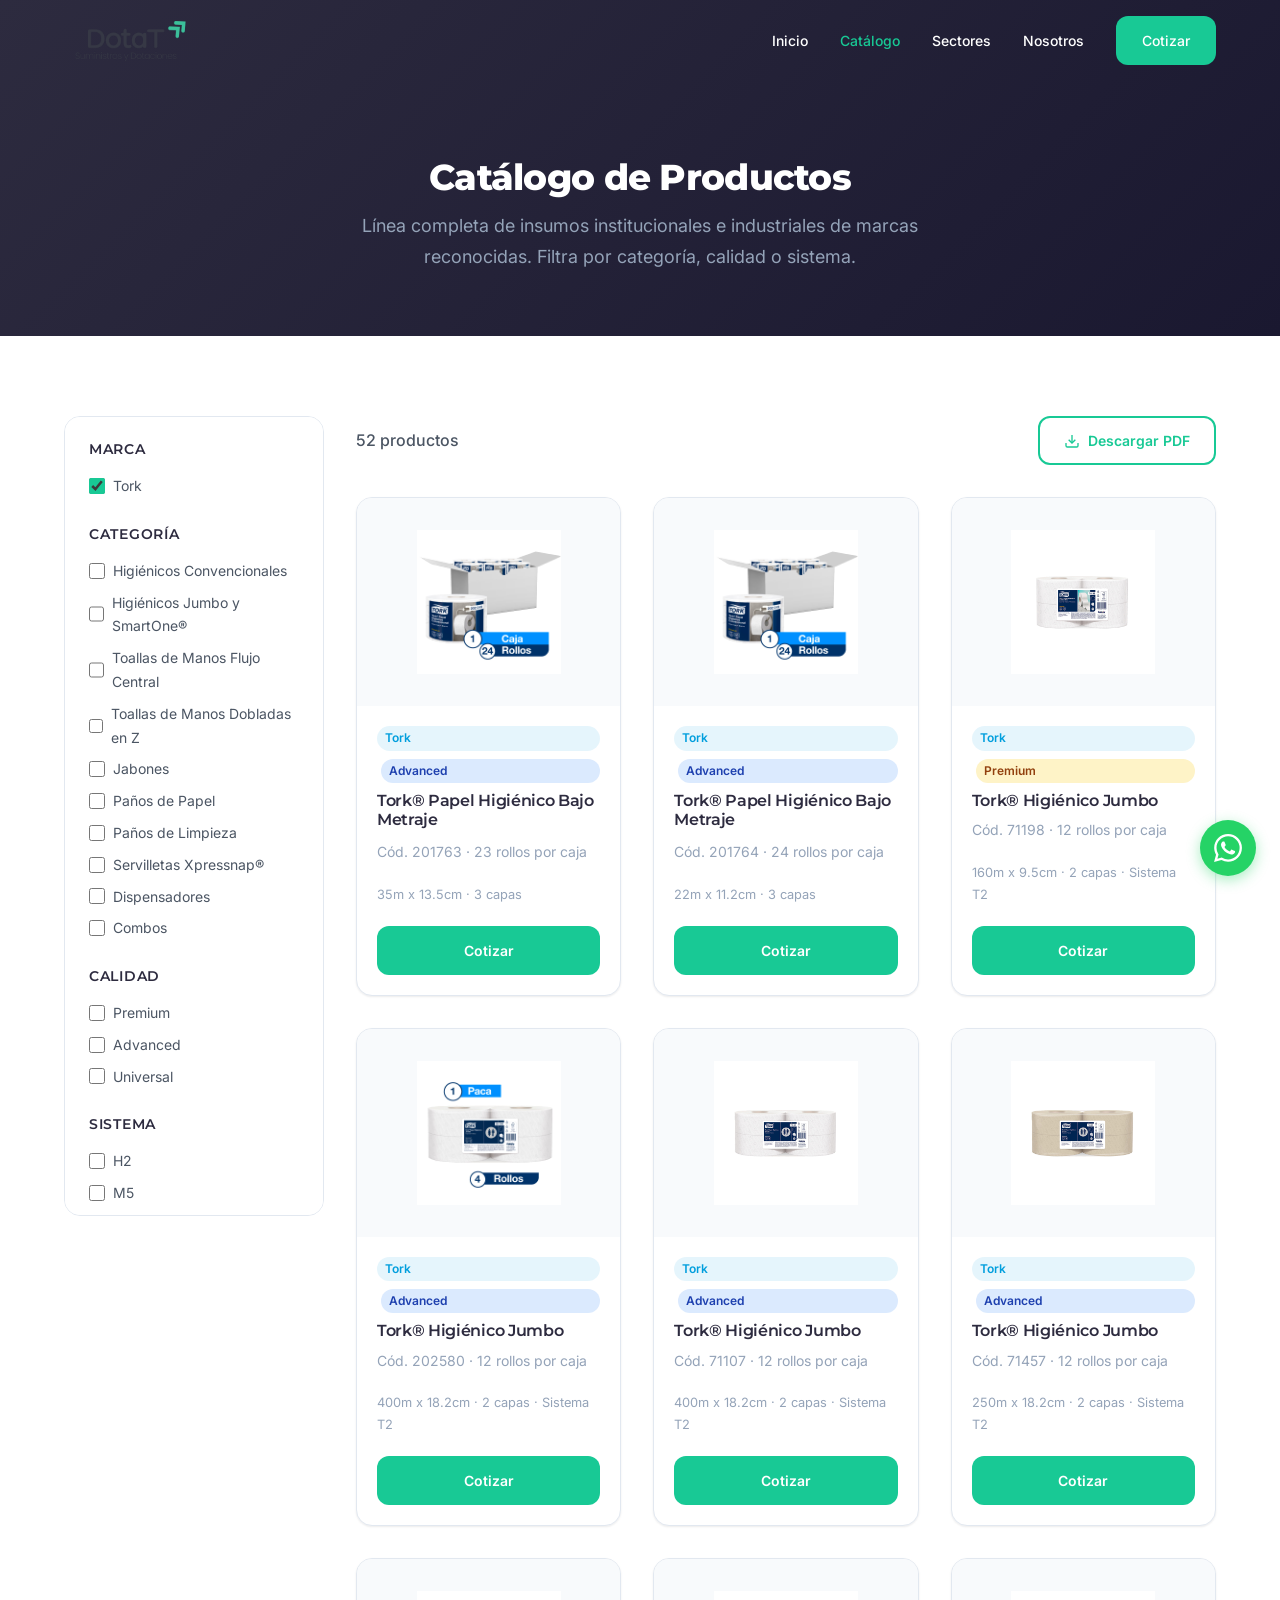
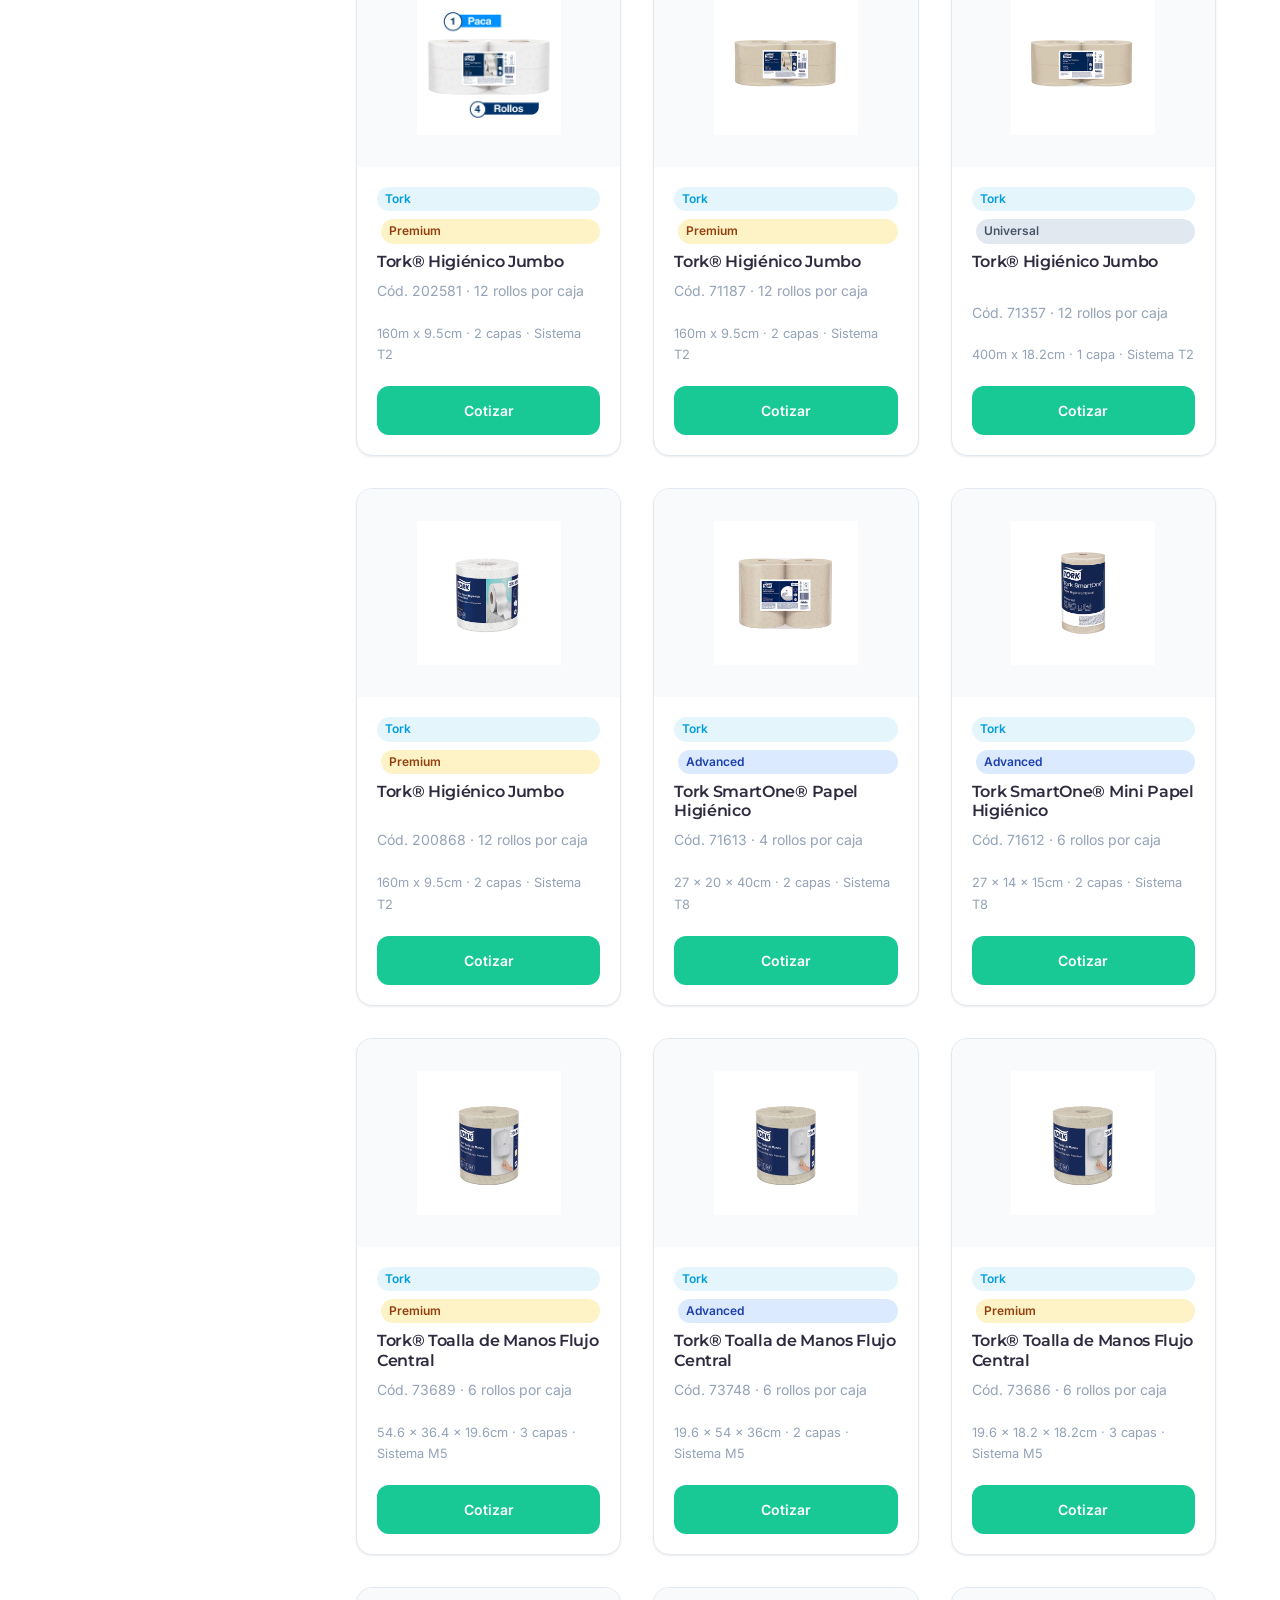
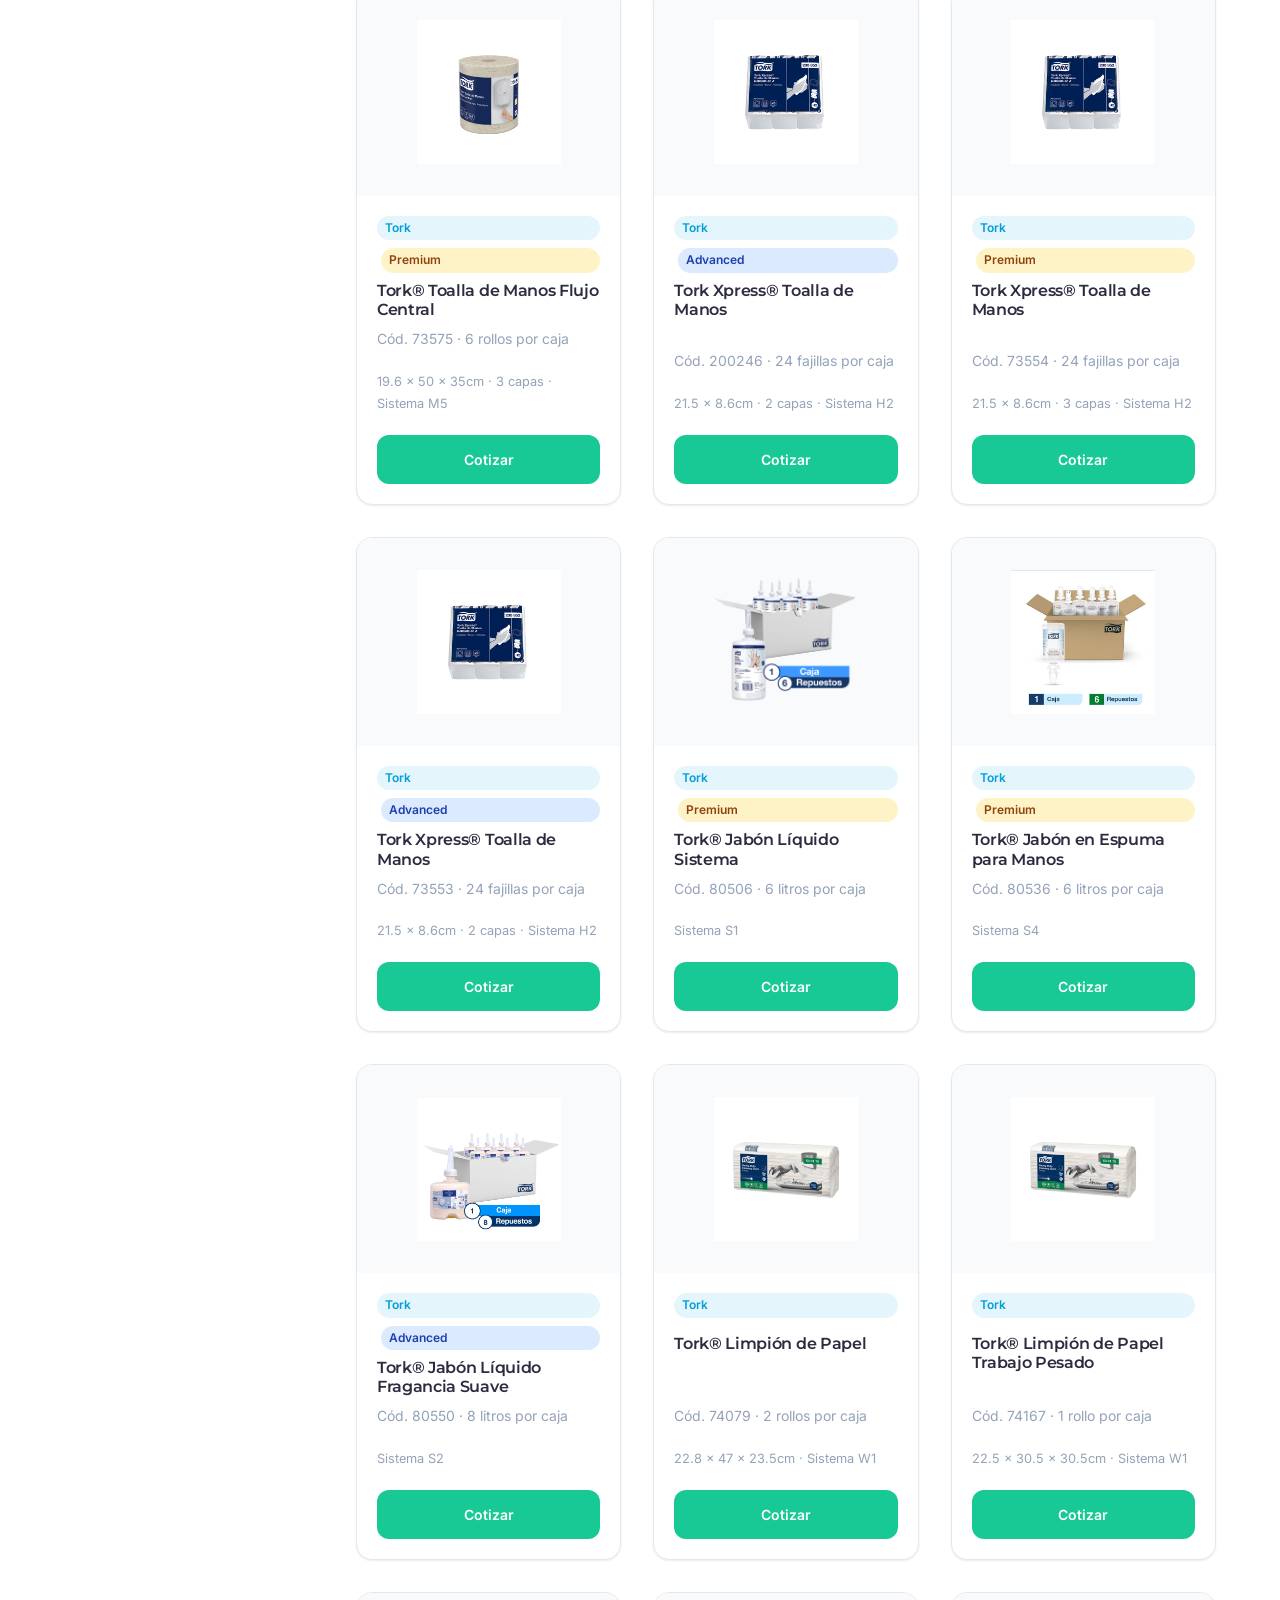
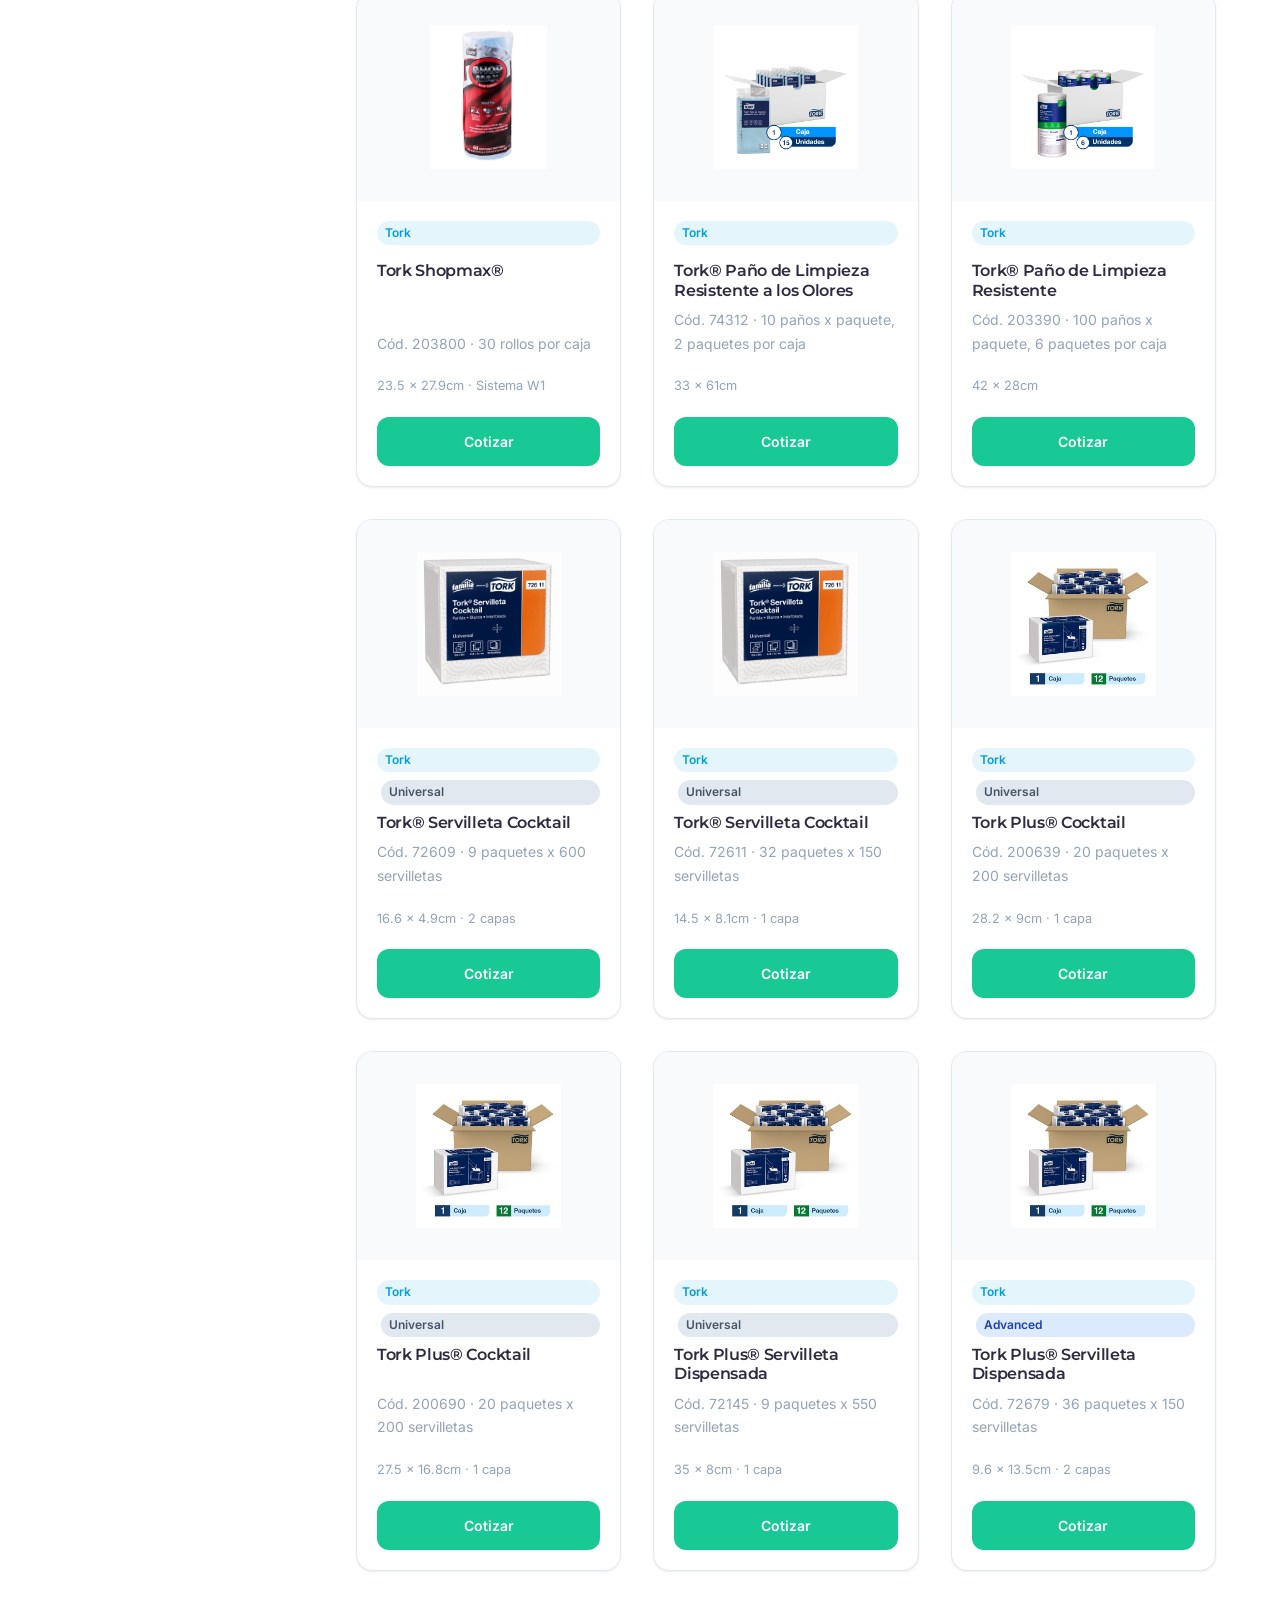
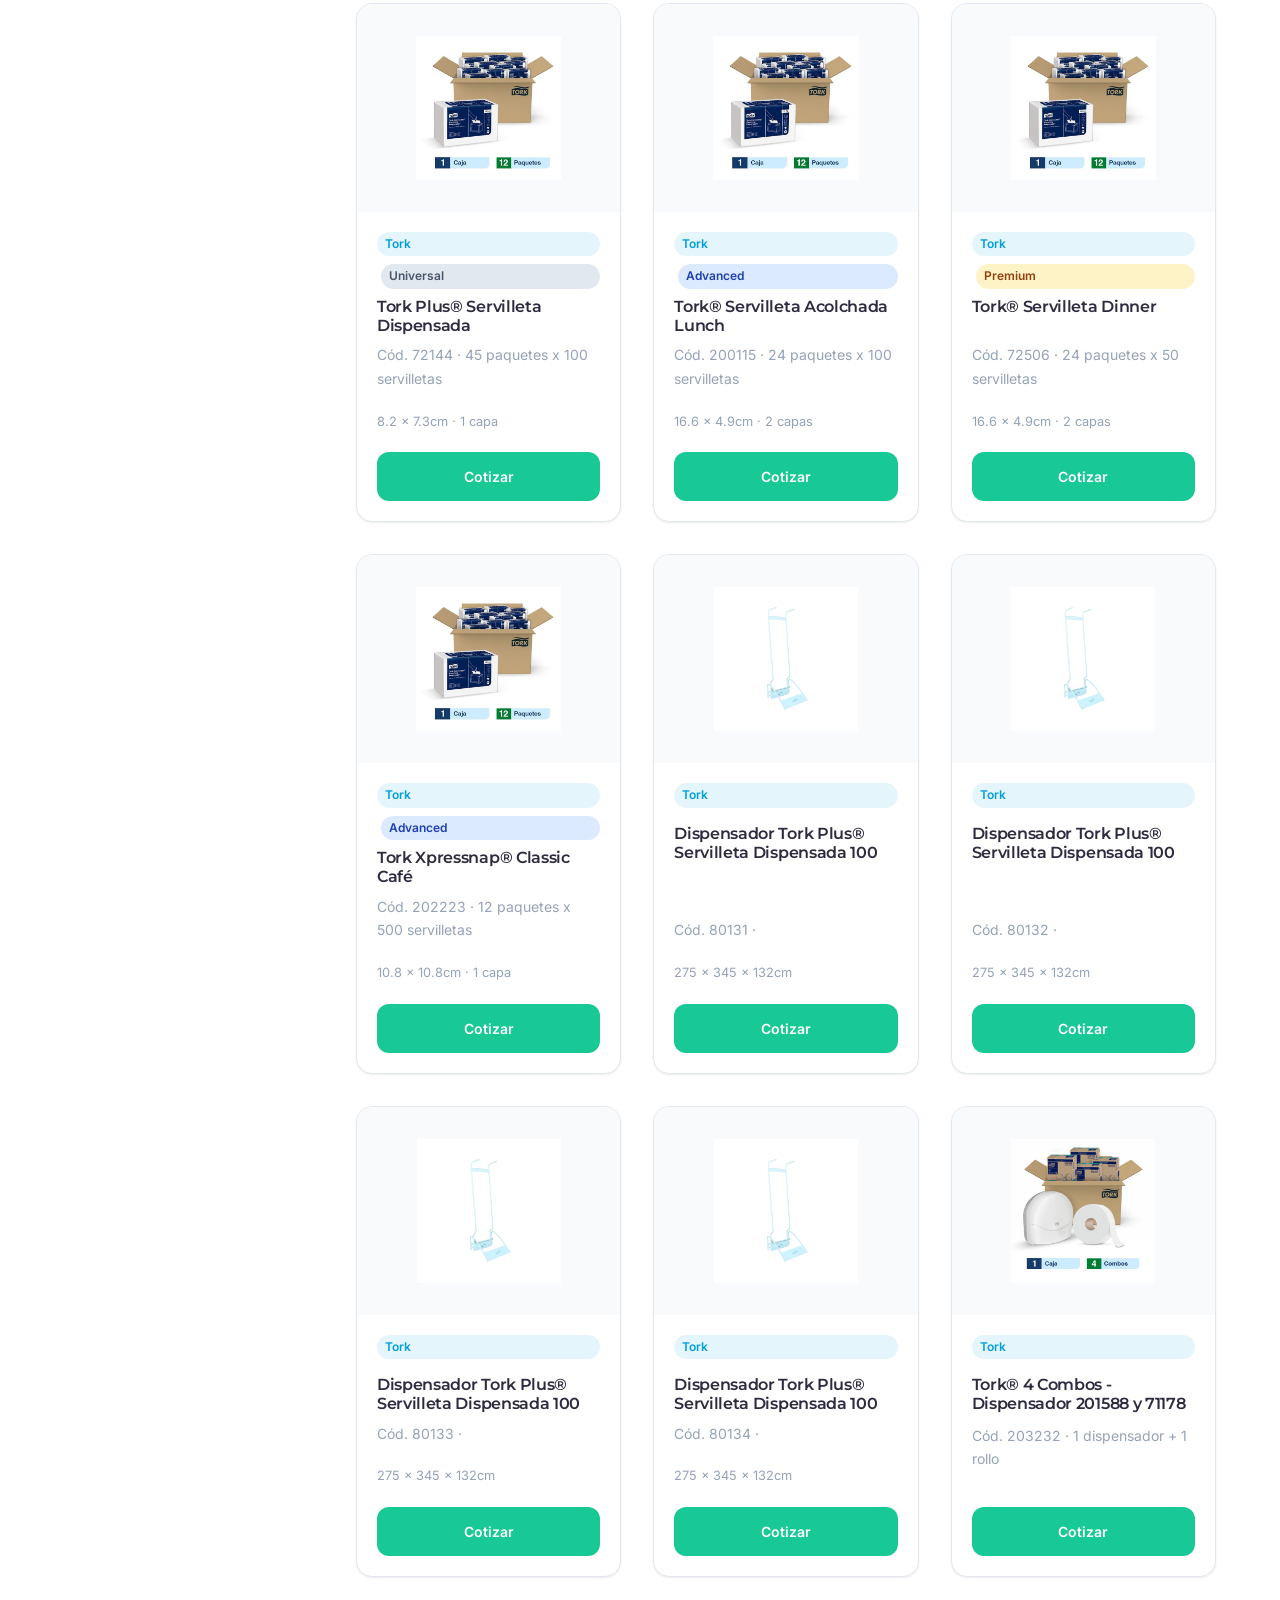
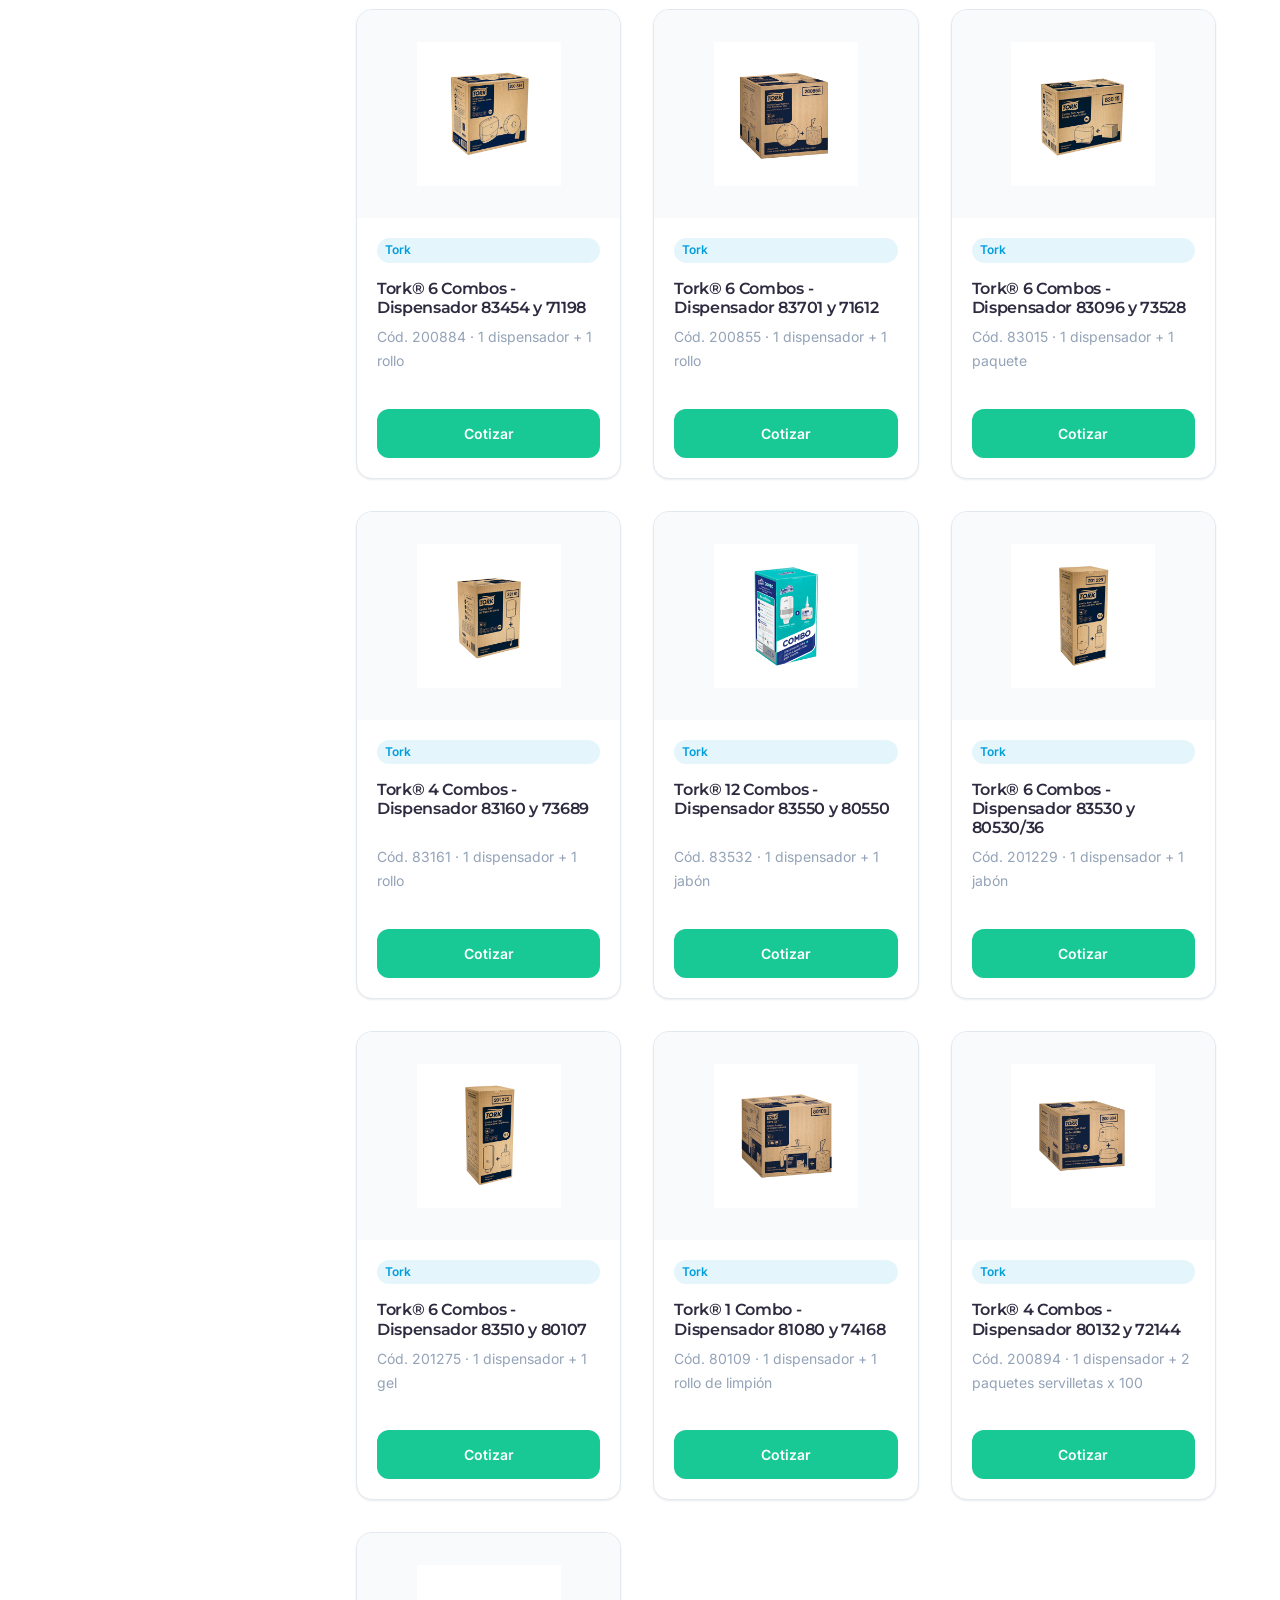
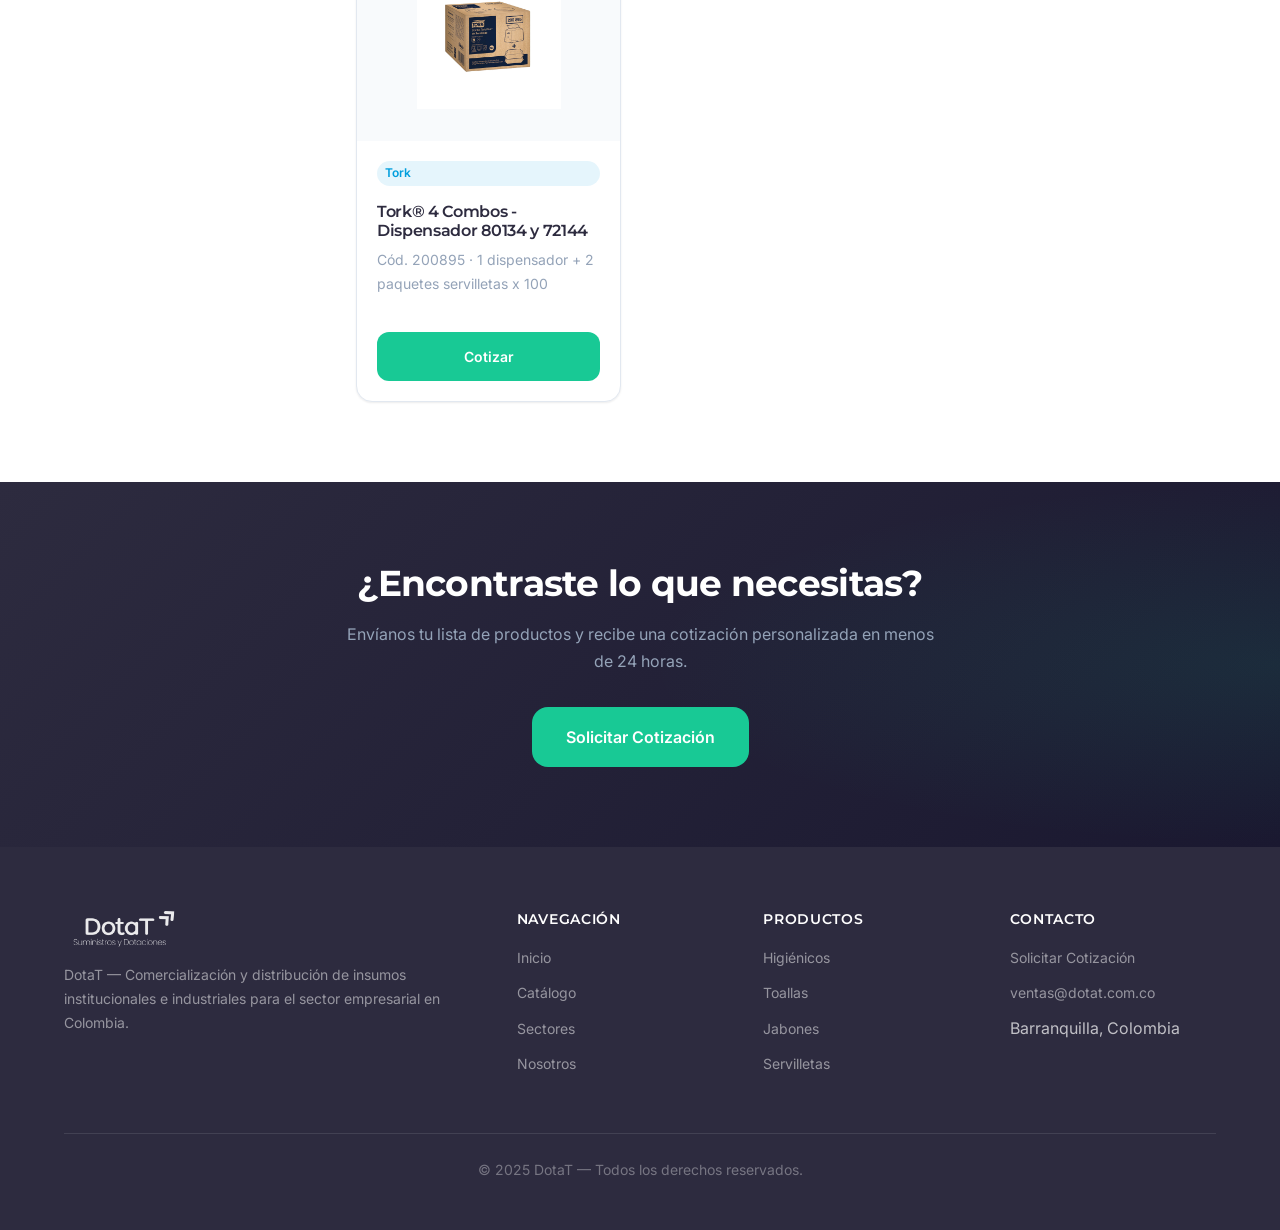
==== catalogo.html @ 9a4f4c48 "feat: replace all logos with professional PNG variants (transparent) - Navbar (all pages): L-01 colo" ====
﻿<!DOCTYPE html>
<html lang="es">

<head>
    <meta charset="UTF-8">
    <meta name="viewport" content="width=device-width, initial-scale=1.0">
    <title>Catálogo de Productos — DotaT | Insumos Institucionales e Industriales Colombia</title>
    <meta name="description"
        content="Explora el catálogo completo de insumos institucionales e industriales disponibles en DotaT. Aseo profesional, equipos de limpieza, EPP, servilletas, dispensadores y más para tu empresa.">
    <link rel="canonical" href="https://dotat.com.co/catalogo">
    <meta property="og:type" content="website">
    <meta property="og:title" content="Catálogo de Productos — DotaT">
    <meta property="og:description"
        content="Catálogo completo de insumos institucionales e industriales. Aseo profesional, equipos, EPP, servilletas y dispensadores.">
    <meta property="og:url" content="https://dotat.com.co/catalogo">
    <meta property="og:site_name" content="DotaT">
    <meta property="og:locale" content="es_CO">
    <link rel="stylesheet" href="css/styles.css">
    <script type="application/ld+json">
    {
      "@context": "https://schema.org",
      "@type": "BreadcrumbList",
      "itemListElement": [
        { "@type": "ListItem", "position": 1, "name": "Inicio", "item": "https://dotat.com.co/" },
        { "@type": "ListItem", "position": 2, "name": "Catálogo", "item": "https://dotat.com.co/catalogo" }
      ]
    }
    </script>
</head>

<body>

    <!-- NAVBAR -->
    <nav class="navbar navbar--scrolled" role="navigation" aria-label="Navegación principal">
        <div class="container navbar__inner">
            <a href="index.html" class="navbar__logo"><img src="assets/images/logo/L-01_logo_color.png" alt="DotaT"></a>
            <button class="navbar__toggle" aria-label="Abrir menú"
                aria-expanded="false"><span></span><span></span><span></span></button>
            <ul class="navbar__links">
                <li><a href="index.html">Inicio</a></li>
                <li><a href="catalogo.html" style="color: var(--color-accent);">Catálogo</a></li>
                <li><a href="sectores.html">Sectores</a></li>
                <li><a href="nosotros.html">Nosotros</a></li>
                <li><a href="contacto.html" class="btn btn--primary">Cotizar</a></li>
            </ul>
        </div>
    </nav>

    <!-- PAGE HEADER -->
    <section class="page-header">
        <div class="container">
            <h1>Catálogo de Productos</h1>
            <p>Línea completa de insumos institucionales e industriales de marcas reconocidas. Filtra por categoría,
                calidad o sistema.</p>
        </div>
    </section>

    <!-- CATALOG -->
    <section class="section">
        <div class="container">
            <!-- Mobile Filter Toggle (FAB) -->
            <button class="filter-fab" id="filter-fab" aria-label="Abrir filtros">
                <svg width="18" height="18" viewBox="0 0 24 24" fill="none" stroke="currentColor" stroke-width="2"
                    stroke-linecap="round" stroke-linejoin="round">
                    <line x1="4" y1="21" x2="4" y2="14" />
                    <line x1="4" y1="10" x2="4" y2="3" />
                    <line x1="12" y1="21" x2="12" y2="12" />
                    <line x1="12" y1="8" x2="12" y2="3" />
                    <line x1="20" y1="21" x2="20" y2="16" />
                    <line x1="20" y1="12" x2="20" y2="3" />
                    <line x1="1" y1="14" x2="7" y2="14" />
                    <line x1="9" y1="8" x2="15" y2="8" />
                    <line x1="17" y1="16" x2="23" y2="16" />
                </svg>
                Filtros
                <span class="filter-fab__badge" id="filter-badge" style="display:none;">0</span>
            </button>

            <!-- Mobile Filter Overlay -->
            <div class="filter-overlay" id="filter-overlay"></div>

            <div class="catalog-layout">
                <!-- Sidebar Filters -->
                <aside class="catalog-sidebar" id="filters">
                    <div class="filter-sidebar__header">
                        <span class="filter-sidebar__title">Filtros</span>
                        <button class="filter-sidebar__close" id="filter-close" aria-label="Cerrar filtros">✕</button>
                    </div>
                    <div class="filter-group">
                        <h3 class="filter-group__title">Marca</h3>
                        <label><input type="checkbox" value="tork" checked> Tork</label>
                    </div>
                    <div class="filter-group">
                        <h3 class="filter-group__title">Categoría</h3>
                        <div id="filter-categorias"></div>
                    </div>
                    <div class="filter-group">
                        <h3 class="filter-group__title">Calidad</h3>
                        <label><input type="checkbox" name="calidad" value="Premium"> Premium</label>
                        <label><input type="checkbox" name="calidad" value="Advanced"> Advanced</label>
                        <label><input type="checkbox" name="calidad" value="Universal"> Universal</label>
                    </div>
                    <div class="filter-group">
                        <h3 class="filter-group__title">Sistema</h3>
                        <div id="filter-sistemas"></div>
                    </div>
                    <div class="filter-sidebar__actions">
                        <button class="btn btn--outline" style="flex:1;" onclick="clearFilters()">Limpiar</button>
                        <button class="btn btn--primary" style="flex:1;" id="filter-apply">Ver resultados</button>
                    </div>
                </aside>

                <!-- Product Grid -->
                <div>
                    <div class="flex justify-between items-center mb-8">
                        <p id="results-count" style="margin:0; font-weight:500;"></p>
                        <a href="assets/catalogo-tork.pdf" download class="btn btn--outline">
                            <svg width="16" height="16" viewBox="0 0 24 24" fill="none" stroke="currentColor"
                                stroke-width="2">
                                <path d="M21 15v4a2 2 0 0 1-2 2H5a2 2 0 0 1-2-2v-4" />
                                <polyline points="7 10 12 15 17 10" />
                                <line x1="12" y1="15" x2="12" y2="3" />
                            </svg>
                            Descargar PDF
                        </a>
                    </div>
                    <div class="grid grid--3" id="product-grid">
                        <!-- Products rendered by JS -->
                    </div>
                </div>
            </div>
        </div>
    </section>

    <!-- CTA -->
    <section class="cta-banner">
        <div class="container" style="position:relative;z-index:2;">
            <h2>¿Encontraste lo que necesitas?</h2>
            <p>Envíanos tu lista de productos y recibe una cotización personalizada en menos de 24 horas.</p>
            <a href="contacto.html" class="btn btn--primary btn--lg">Solicitar Cotización</a>
        </div>
    </section>

    <!-- FOOTER -->
    <footer class="footer">
        <div class="container">
            <div class="footer__grid">
                <div class="footer__brand">
                    <img src="assets/images/logo/L-02_logo_white.png" alt="DotaT" style="height:36px;opacity:0.9;">
                    <p>DotaT — Comercialización y distribución de insumos institucionales e industriales para el sector
                        empresarial en Colombia.</p>
                </div>
                <div>
                    <h4 class="footer__heading">Navegación</h4>
                    <ul class="footer__links">
                        <li><a href="index.html">Inicio</a></li>
                        <li><a href="catalogo.html">Catálogo</a></li>
                        <li><a href="sectores.html">Sectores</a></li>
                        <li><a href="nosotros.html">Nosotros</a></li>
                    </ul>
                </div>
                <div>
                    <h4 class="footer__heading">Productos</h4>
                    <ul class="footer__links">
                        <li><a href="#higienicos-jumbo">Higiénicos</a></li>
                        <li><a href="#toallas-flujo-central">Toallas</a></li>
                        <li><a href="#jabones">Jabones</a></li>
                        <li><a href="#servilletas">Servilletas</a></li>
                    </ul>
                </div>
                <div>
                    <h4 class="footer__heading">Contacto</h4>
                    <ul class="footer__links">
                        <li><a href="contacto.html">Solicitar Cotización</a></li>
                        <li><a href="mailto:ventas@dotat.com.co">ventas@dotat.com.co</a></li>
                        <li>Barranquilla, Colombia</li>
                    </ul>
                </div>
            </div>
            <div class="footer__bottom">
                <p>&copy; 2025 DotaT — Todos los derechos reservados.</p>
            </div>
        </div>
    </footer>

    <!-- PRODUCT DRAWER -->
    <div class="drawer-overlay" id="drawer-overlay"></div>
    <aside class="drawer" id="product-drawer" aria-hidden="true">
        <div class="drawer__header">
            <span class="drawer__title">Detalle del Producto</span>
            <button class="drawer__close" id="drawer-close" aria-label="Cerrar">✕</button>
        </div>
        <div class="drawer__image">
            <img class="drawer__product-img" id="drawer-img" src="" alt="Producto Tork" style="display:none;">
            <div class="drawer__image-placeholder" id="drawer-img-fallback">—</div>
        </div>
        <div class="drawer__content">
            <div class="drawer__badges" id="drawer-badges"></div>
            <h2 class="drawer__product-name" id="drawer-name"></h2>
            <p class="drawer__product-code" id="drawer-code"></p>

            <!-- Descripción (lista para cuando haya contenido) -->
            <div class="drawer__description" id="drawer-description" style="display:none;">
                <h4
                    style="margin-bottom:var(--space-2);font-size:var(--text-sm);color:var(--color-text-muted);text-transform:uppercase;letter-spacing:0.05em;">
                    Descripción</h4>
                <p id="drawer-desc-text"
                    style="font-size:var(--text-sm);color:var(--color-text-body);line-height:1.7;margin-bottom:var(--space-6);">
                </p>
            </div>

            <table class="specs-table" id="drawer-specs">
                <!-- Populated by JS -->
            </table>

            <div class="drawer__actions">
                <a href="#" class="btn btn--primary btn--lg" id="drawer-cotizar"
                    style="width:100%;justify-content:center;">Cotizar este producto →</a>
                <a href="assets/catalogo-tork.pdf" download class="btn btn--outline"
                    style="width:100%;justify-content:center;">📄 Descargar Catálogo PDF</a>
            </div>
        </div>
    </aside>

    <a href="https://wa.me/573005396697?text=Hola%2C%20me%20interesa%20cotizar%20productos%20DotaT"
        class="whatsapp-float" target="_blank" rel="noopener" aria-label="WhatsApp">
        <svg width="28" height="28" viewBox="0 0 24 24" fill="currentColor">
            <path
                d="M17.472 14.382c-.297-.149-1.758-.867-2.03-.967-.273-.099-.471-.148-.67.15-.197.297-.767.966-.94 1.164-.173.199-.347.223-.644.075-.297-.15-1.255-.463-2.39-1.475-.883-.788-1.48-1.761-1.653-2.059-.173-.297-.018-.458.13-.606.134-.133.298-.347.446-.52.149-.174.198-.298.298-.497.099-.198.05-.371-.025-.52-.075-.149-.669-1.612-.916-2.207-.242-.579-.487-.5-.669-.51-.173-.008-.371-.01-.57-.01-.198 0-.52.074-.792.372-.272.297-1.04 1.016-1.04 2.479 0 1.462 1.065 2.875 1.213 3.074.149.198 2.096 3.2 5.077 4.487.709.306 1.262.489 1.694.625.712.227 1.36.195 1.871.118.571-.085 1.758-.719 2.006-1.413.248-.694.248-1.289.173-1.413-.074-.124-.272-.198-.57-.347m-5.421 7.403h-.004a9.87 9.87 0 01-5.031-1.378l-.361-.214-3.741.982.998-3.648-.235-.374a9.86 9.86 0 01-1.51-5.26c.001-5.45 4.436-9.884 9.888-9.884 2.64 0 5.122 1.03 6.988 2.898a9.825 9.825 0 012.893 6.994c-.003 5.45-4.437 9.884-9.885 9.884m8.413-18.297A11.815 11.815 0 0012.05 0C5.495 0 .16 5.335.157 11.892c0 2.096.547 4.142 1.588 5.945L.057 24l6.305-1.654a11.882 11.882 0 005.683 1.448h.005c6.554 0 11.89-5.335 11.893-11.893a11.821 11.821 0 00-3.48-8.413z" />
        </svg>
    </a>

    <script src="js/main.js"></script>
    <script src="js/catalog.js"></script>
</body>

</html>
---- css/styles.css ----
/* ============================================
   DotaT B2B — Sistema de Diseño Global
   ============================================ */

/* --- Google Fonts --- */
@import url('https://fonts.googleapis.com/css2?family=Inter:wght@400;500;600&family=Montserrat:wght@600;700;800&display=swap');

/* --- Design Tokens --- */
:root {
  /* Brand Colors */
  --color-accent: #18C995;
  --color-accent-hover: #14b383;
  --color-accent-light: rgba(24, 201, 149, 0.1);
  --color-primary-dark: #2D2B3F;
  --color-primary-dark-translucent: rgba(45, 43, 63, 0.85);
  --color-tork-blue: #009EDD;
  --color-tork-blue-light: rgba(0, 158, 221, 0.1);

  /* Neutrals */
  --color-white: #FFFFFF;
  --color-bg: #FFFFFF;
  --color-surface: #F8FAFC;
  --color-border: #E2E8F0;
  --color-text-primary: #2D2B3F;
  --color-text-body: #4B5563;
  --color-text-muted: #94A3B8;

  /* Typography */
  --font-heading: 'Montserrat', sans-serif;
  --font-body: 'Inter', sans-serif;

  /* Font Sizes (Fluid) */
  --text-xs: 0.75rem;
  --text-sm: 0.875rem;
  --text-base: 1rem;
  --text-lg: 1.125rem;
  --text-xl: 1.25rem;
  --text-2xl: 1.5rem;
  --text-3xl: 1.875rem;
  --text-4xl: 2.25rem;
  --text-5xl: 3rem;

  /* Spacing */
  --space-1: 0.25rem;
  --space-2: 0.5rem;
  --space-3: 0.75rem;
  --space-4: 1rem;
  --space-5: 1.25rem;
  --space-6: 1.5rem;
  --space-8: 2rem;
  --space-10: 2.5rem;
  --space-12: 3rem;
  --space-16: 4rem;
  --space-20: 5rem;
  --space-24: 6rem;

  /* Radius */
  --radius-sm: 8px;
  --radius-md: 12px;
  --radius-lg: 16px;
  --radius-xl: 24px;
  --radius-full: 9999px;

  /* Shadows (tinted with primary dark) */
  --shadow-sm: 0 1px 3px rgba(45, 43, 63, 0.04), 0 1px 2px rgba(45, 43, 63, 0.06);
  --shadow-md: 0 4px 6px rgba(45, 43, 63, 0.04), 0 2px 4px rgba(45, 43, 63, 0.06);
  --shadow-lg: 0 10px 25px rgba(45, 43, 63, 0.06), 0 4px 10px rgba(45, 43, 63, 0.04);
  --shadow-xl: 0 20px 40px rgba(45, 43, 63, 0.08), 0 8px 16px rgba(45, 43, 63, 0.04);

  /* Transitions */
  --transition-fast: 150ms ease-in-out;
  --transition-base: 250ms ease-in-out;
  --transition-slow: 350ms ease-in-out;

  /* Container */
  --container-max: 1200px;
  --container-padding: var(--space-6);
}

/* --- Reset & Base --- */
*,
*::before,
*::after {
  box-sizing: border-box;
  margin: 0;
  padding: 0;
}

html {
  scroll-behavior: smooth;
  -webkit-font-smoothing: antialiased;
  -moz-osx-font-smoothing: grayscale;
}

body {
  font-family: var(--font-body);
  font-size: var(--text-base);
  line-height: 1.7;
  color: var(--color-text-body);
  background-color: var(--color-bg);
}

img {
  max-width: 100%;
  height: auto;
  display: block;
}

a {
  color: var(--color-accent);
  text-decoration: none;
  transition: color var(--transition-fast);
}

a:hover {
  color: var(--color-accent-hover);
}

a:focus-visible {
  outline: 2px solid var(--color-accent);
  outline-offset: 2px;
  border-radius: var(--radius-sm);
}

/* --- Typography --- */
h1,
h2,
h3,
h4,
h5,
h6 {
  font-family: var(--font-heading);
  color: var(--color-text-primary);
  line-height: 1.2;
  letter-spacing: -0.02em;
}

h1 {
  font-size: var(--text-5xl);
  font-weight: 800;
}

h2 {
  font-size: var(--text-4xl);
  font-weight: 700;
}

h3 {
  font-size: var(--text-2xl);
  font-weight: 600;
}

h4 {
  font-size: var(--text-xl);
  font-weight: 600;
}

p {
  margin-bottom: var(--space-4);
}

.text-muted {
  color: var(--color-text-muted);
}

.text-accent {
  color: var(--color-accent);
}

/* --- Layout --- */
.container {
  width: 100%;
  max-width: var(--container-max);
  margin-left: auto;
  margin-right: auto;
  padding-left: var(--container-padding);
  padding-right: var(--container-padding);
}

.section {
  padding-top: var(--space-20);
  padding-bottom: var(--space-20);
}

.section--surface {
  background-color: var(--color-surface);
}

.grid {
  display: grid;
  gap: var(--space-8);
}

.grid--2 {
  grid-template-columns: repeat(2, 1fr);
}

.grid--3 {
  grid-template-columns: repeat(3, 1fr);
}

.grid--4 {
  grid-template-columns: repeat(4, 1fr);
}

@media (max-width: 1024px) {
  .grid--4 {
    grid-template-columns: repeat(2, 1fr);
  }

  .grid--3 {
    grid-template-columns: repeat(2, 1fr);
  }
}

@media (max-width: 640px) {

  .grid--4,
  .grid--3,
  .grid--2 {
    grid-template-columns: 1fr;
  }

  h1 {
    font-size: var(--text-3xl);
  }

  h2 {
    font-size: var(--text-2xl);
  }

  .section {
    padding-top: var(--space-12);
    padding-bottom: var(--space-12);
  }
}

/* --- Buttons --- */
.btn {
  display: inline-flex;
  align-items: center;
  justify-content: center;
  gap: var(--space-2);
  font-family: var(--font-body);
  font-weight: 600;
  font-size: var(--text-sm);
  padding: var(--space-3) var(--space-6);
  border-radius: var(--radius-md);
  border: 2px solid transparent;
  cursor: pointer;
  transition: transform var(--transition-fast), background-color var(--transition-fast), box-shadow var(--transition-fast);
  text-decoration: none;
  line-height: 1.5;
}

.btn:focus-visible {
  outline: 2px solid var(--color-accent);
  outline-offset: 2px;
}

.btn:active {
  transform: scale(0.97);
}

.btn--primary {
  background-color: var(--color-accent);
  color: var(--color-white);
}

.btn--primary:hover {
  background-color: var(--color-accent-hover);
  transform: scale(1.03);
  box-shadow: 0 4px 14px rgba(24, 201, 149, 0.3);
  color: var(--color-white);
}

.btn--outline {
  background-color: transparent;
  color: var(--color-accent);
  border-color: var(--color-accent);
}

.btn--outline:hover {
  background-color: var(--color-accent);
  color: var(--color-white);
  transform: scale(1.03);
}

.btn--dark {
  background-color: var(--color-primary-dark);
  color: var(--color-white);
}

.btn--dark:hover {
  background-color: #3d3a52;
  transform: scale(1.03);
  color: var(--color-white);
}

.btn--lg {
  padding: var(--space-4) var(--space-8);
  font-size: var(--text-base);
  border-radius: var(--radius-lg);
}

/* --- Navbar --- */
.navbar {
  position: fixed;
  top: 0;
  left: 0;
  width: 100%;
  z-index: 100;
  padding: var(--space-4) 0;
  transition: background-color var(--transition-base), box-shadow var(--transition-base), padding var(--transition-base);
}

.navbar--scrolled {
  background-color: var(--color-primary-dark-translucent);
  backdrop-filter: blur(12px);
  -webkit-backdrop-filter: blur(12px);
  box-shadow: var(--shadow-md);
  padding: var(--space-2) 0;
}

.navbar__inner {
  display: flex;
  align-items: center;
  justify-content: space-between;
}

.navbar__logo img {
  height: 40px;
  width: auto;
}

.navbar__links {
  display: flex;
  align-items: center;
  gap: var(--space-8);
  list-style: none;
}

.navbar__links a {
  color: var(--color-white);
  font-weight: 500;
  font-size: var(--text-sm);
  transition: color var(--transition-fast);
  position: relative;
}

.navbar__links a:hover {
  color: var(--color-accent);
}

.navbar__links a::after {
  content: '';
  position: absolute;
  bottom: -4px;
  left: 0;
  width: 0;
  height: 2px;
  background-color: var(--color-accent);
  transition: width var(--transition-base);
}

.navbar__links a:hover::after {
  width: 100%;
}

/* Mobile menu */
.navbar__toggle {
  display: none;
  background: none;
  border: none;
  cursor: pointer;
  padding: var(--space-2);
}

.navbar__toggle span {
  display: block;
  width: 24px;
  height: 2px;
  background-color: var(--color-white);
  margin: 5px 0;
  transition: transform var(--transition-fast), opacity var(--transition-fast);
}

@media (max-width: 768px) {
  .navbar__toggle {
    display: block;
  }

  .navbar__links {
    display: none;
    position: absolute;
    top: 100%;
    left: 0;
    width: 100%;
    flex-direction: column;
    background-color: var(--color-primary-dark);
    padding: var(--space-6);
    gap: var(--space-4);
  }

  .navbar__links--open {
    display: flex;
  }
}

/* --- Hero --- */
.hero {
  position: relative;
  min-height: 90vh;
  display: flex;
  align-items: center;
  background: linear-gradient(135deg, var(--color-primary-dark) 0%, #1a1830 60%, #12202e 100%);
  overflow: hidden;
}

.hero::before {
  content: '';
  position: absolute;
  top: -50%;
  right: -20%;
  width: 70%;
  height: 150%;
  background: radial-gradient(ellipse, rgba(24, 201, 149, 0.08) 0%, transparent 70%);
  pointer-events: none;
}

.hero::after {
  content: '';
  position: absolute;
  inset: 0;
  pointer-events: none;
  z-index: 1;
}

.hero__content {
  position: relative;
  z-index: 2;
  max-width: 680px;
}

.hero__badge {
  display: inline-flex;
  align-items: center;
  gap: var(--space-2);
  background-color: rgba(24, 201, 149, 0.12);
  color: var(--color-accent);
  font-size: var(--text-sm);
  font-weight: 600;
  padding: var(--space-2) var(--space-4);
  border-radius: var(--radius-full);
  margin-bottom: var(--space-6);
}

.hero h1 {
  color: var(--color-white);
  margin-bottom: var(--space-6);
}

.hero__subtitle {
  color: var(--color-text-muted);
  font-size: var(--text-lg);
  margin-bottom: var(--space-8);
  line-height: 1.7;
}

.hero__actions {
  display: flex;
  gap: var(--space-4);
  flex-wrap: wrap;
}

/* --- Trust Bar --- */
.trust-bar {
  background-color: var(--color-surface);
  border-bottom: 1px solid var(--color-border);
}

.trust-bar__inner {
  display: flex;
  justify-content: center;
  align-items: center;
  gap: var(--space-12);
  padding: var(--space-8) 0;
  flex-wrap: wrap;
}

.trust-item {
  display: flex;
  align-items: center;
  gap: var(--space-3);
  font-size: var(--text-sm);
  font-weight: 600;
  color: var(--color-text-primary);
}

.trust-item__icon {
  width: 44px;
  height: 44px;
  display: flex;
  align-items: center;
  justify-content: center;
  background-color: var(--color-accent);
  color: var(--color-white);
  border-radius: var(--radius-md);
  font-size: var(--text-lg);
  flex-shrink: 0;
}

/* --- Cards --- */
.card {
  background-color: var(--color-white);
  border-radius: var(--radius-lg);
  overflow: hidden;
  box-shadow: var(--shadow-sm);
  border: 1px solid var(--color-border);
  transition: transform var(--transition-base), box-shadow var(--transition-base);
}

.card:hover {
  transform: translateY(-4px);
  box-shadow: var(--shadow-lg);
}

/* Category card hover glow */
.category-card:hover {
  box-shadow: 0 8px 30px rgba(24, 201, 149, 0.15), var(--shadow-lg);
}

/* Category Card */
.category-card {
  position: relative;
  border-radius: var(--radius-lg);
  overflow: hidden;
  cursor: pointer;
  aspect-ratio: 4/3;
}

.category-card__img {
  width: 100%;
  height: 100%;
  object-fit: cover;
  transition: transform var(--transition-slow);
}

.category-card:hover .category-card__img {
  transform: scale(1.05);
}

.category-card__overlay {
  position: absolute;
  inset: 0;
  background: linear-gradient(to top, rgba(45, 43, 63, 0.85), transparent 60%);
  display: flex;
  align-items: flex-end;
  padding: var(--space-6);
}

.category-card__title {
  color: var(--color-white);
  font-family: var(--font-heading);
  font-size: var(--text-xl);
  font-weight: 600;
}

/* Sector Card */
.sector-card {
  text-align: center;
  padding: var(--space-10) var(--space-6);
}

.sector-card__icon {
  width: 64px;
  height: 64px;
  margin: 0 auto var(--space-4);
  display: flex;
  align-items: center;
  justify-content: center;
  background: var(--color-accent-light);
  color: var(--color-accent);
  border-radius: var(--radius-lg);
  font-size: var(--text-2xl);
}

.sector-card__title {
  font-family: var(--font-heading);
  font-weight: 600;
  font-size: var(--text-lg);
  color: var(--color-text-primary);
  margin-bottom: var(--space-2);
}

.sector-card__desc {
  font-size: var(--text-sm);
  color: var(--color-text-muted);
  margin-bottom: var(--space-4);
}

/* Product Card */
.product-card {
  position: relative;
  display: flex;
  flex-direction: column;
}

.product-card__img-wrap {
  background-color: var(--color-surface);
  padding: var(--space-6);
  display: flex;
  align-items: center;
  justify-content: center;
  min-height: 200px;
}

.product-card__img {
  max-height: 160px;
  object-fit: contain;
}

.product-card__body {
  padding: var(--space-5);
  flex: 1;
  display: flex;
  flex-direction: column;
}

.product-card__brand {
  display: inline-block;
  background-color: var(--color-tork-blue-light);
  color: var(--color-tork-blue);
  font-size: var(--text-xs);
  font-weight: 600;
  padding: 2px 8px;
  border-radius: var(--radius-full);
  margin-bottom: var(--space-2);
}

.product-card__quality {
  display: inline-block;
  font-size: var(--text-xs);
  font-weight: 600;
  padding: 2px 8px;
  border-radius: var(--radius-full);
  margin-left: var(--space-1);
}

.product-card__quality--premium {
  background: #fef3c7;
  color: #92400e;
}

.product-card__quality--advanced {
  background: #dbeafe;
  color: #1e40af;
}

.product-card__quality--universal {
  background: #e2e8f0;
  color: #475569;
}

.product-card__name {
  font-family: var(--font-heading);
  font-weight: 600;
  font-size: var(--text-base);
  color: var(--color-text-primary);
  margin: var(--space-2) 0;
  flex: 1;
}

.product-card__code {
  font-size: var(--text-sm);
  color: var(--color-text-muted);
}

.product-card__footer {
  padding: 0 var(--space-5) var(--space-5);
  display: flex;
  gap: var(--space-2);
  margin-top: auto;
}

/* --- CTA Banner --- */
.cta-banner {
  background: linear-gradient(135deg, var(--color-primary-dark), #1a1830);
  color: var(--color-white);
  text-align: center;
  padding: var(--space-20) var(--space-6);
  position: relative;
  overflow: hidden;
}

.cta-banner::before {
  content: '';
  position: absolute;
  top: 0;
  right: 0;
  width: 50%;
  height: 100%;
  background: radial-gradient(ellipse at right, rgba(24, 201, 149, 0.1), transparent 70%);
  pointer-events: none;
}

.cta-banner h2 {
  color: var(--color-white);
  margin-bottom: var(--space-4);
}

.cta-banner p {
  color: var(--color-text-muted);
  margin-bottom: var(--space-8);
  max-width: 600px;
  margin-left: auto;
  margin-right: auto;
}

/* --- Footer --- */
.footer {
  background-color: var(--color-primary-dark);
  color: rgba(255, 255, 255, 0.7);
  padding: var(--space-16) 0 var(--space-8);
}

.footer__grid {
  display: grid;
  grid-template-columns: 2fr 1fr 1fr 1fr;
  gap: var(--space-10);
  margin-bottom: var(--space-12);
}

.footer__brand p {
  font-size: var(--text-sm);
  line-height: 1.7;
  color: rgba(255, 255, 255, 0.5);
  margin-top: var(--space-4);
}

.footer__heading {
  color: var(--color-white);
  font-family: var(--font-heading);
  font-size: var(--text-sm);
  font-weight: 600;
  text-transform: uppercase;
  letter-spacing: 0.05em;
  margin-bottom: var(--space-4);
}

.footer__links {
  list-style: none;
}

.footer__links li {
  margin-bottom: var(--space-2);
}

.footer__links a {
  color: rgba(255, 255, 255, 0.5);
  font-size: var(--text-sm);
  transition: color var(--transition-fast);
}

.footer__links a:hover {
  color: var(--color-accent);
}

.footer__bottom {
  border-top: 1px solid rgba(255, 255, 255, 0.1);
  padding-top: var(--space-6);
  text-align: center;
  font-size: var(--text-sm);
  color: rgba(255, 255, 255, 0.35);
}

@media (max-width: 768px) {
  .footer__grid {
    grid-template-columns: 1fr 1fr;
  }
}

@media (max-width: 480px) {
  .footer__grid {
    grid-template-columns: 1fr;
  }
}

/* --- WhatsApp Float --- */
.whatsapp-float {
  position: fixed;
  bottom: var(--space-6);
  right: var(--space-6);
  z-index: 200;
  width: 56px;
  height: 56px;
  background-color: #25D366;
  color: var(--color-white);
  border-radius: var(--radius-full);
  display: flex;
  align-items: center;
  justify-content: center;
  font-size: 28px;
  box-shadow: 0 4px 14px rgba(37, 211, 102, 0.4);
  transition: transform var(--transition-fast), box-shadow var(--transition-fast);
  text-decoration: none;
}

.whatsapp-float:hover {
  transform: scale(1.1);
  box-shadow: 0 6px 20px rgba(37, 211, 102, 0.5);
  color: var(--color-white);
}

/* --- Section Header --- */
.section-header {
  text-align: center;
  max-width: 650px;
  margin: 0 auto var(--space-12);
}

.section-header h2 {
  margin-bottom: var(--space-3);
}

.section-header p {
  color: var(--color-text-muted);
  font-size: var(--text-lg);
}

/* --- Forms --- */
.form-group {
  margin-bottom: var(--space-5);
}

.form-label {
  display: block;
  font-weight: 500;
  font-size: var(--text-sm);
  color: var(--color-text-primary);
  margin-bottom: var(--space-2);
}

.form-label span {
  color: var(--color-accent);
}

.form-input,
.form-select,
.form-textarea {
  width: 100%;
  padding: var(--space-3) var(--space-4);
  font-family: var(--font-body);
  font-size: var(--text-base);
  color: var(--color-text-primary);
  background-color: var(--color-white);
  border: 1px solid var(--color-border);
  border-radius: var(--radius-md);
  transition: border-color var(--transition-fast), box-shadow var(--transition-fast);
}

.form-input:focus,
.form-select:focus,
.form-textarea:focus {
  outline: none;
  border-color: var(--color-accent);
  box-shadow: 0 0 0 3px rgba(24, 201, 149, 0.15);
}

.form-textarea {
  resize: vertical;
  min-height: 100px;
}

/* --- Badge --- */
.badge {
  display: inline-flex;
  align-items: center;
  gap: var(--space-1);
  padding: var(--space-1) var(--space-3);
  border-radius: var(--radius-full);
  font-size: var(--text-xs);
  font-weight: 600;
}

.badge--tork {
  background-color: var(--color-tork-blue-light);
  color: var(--color-tork-blue);
}

/* --- Utilities --- */
.text-center {
  text-align: center;
}

.flex {
  display: flex;
}

.flex-col {
  flex-direction: column;
}

.items-center {
  align-items: center;
}

.justify-center {
  justify-content: center;
}

.justify-between {
  justify-content: space-between;
}

.gap-4 {
  gap: var(--space-4);
}

.gap-8 {
  gap: var(--space-8);
}

.mt-4 {
  margin-top: var(--space-4);
}

.mt-8 {
  margin-top: var(--space-8);
}

.mb-4 {
  margin-bottom: var(--space-4);
}

.mb-8 {
  margin-bottom: var(--space-8);
}

/* --- Animations --- */
[data-animate] {
  opacity: 0;
  transform: translateY(24px);
  transition: opacity 0.6s ease-out, transform 0.6s ease-out;
}

[data-animate].animate-in {
  opacity: 1;
  transform: translateY(0);
}

/* Stagger delays for grid children */
[data-animate]:nth-child(2) {
  transition-delay: 0.08s;
}

[data-animate]:nth-child(3) {
  transition-delay: 0.16s;
}

[data-animate]:nth-child(4) {
  transition-delay: 0.24s;
}

[data-animate]:nth-child(5) {
  transition-delay: 0.32s;
}

[data-animate]:nth-child(6) {
  transition-delay: 0.40s;
}

/* --- How It Works Section --- */
.steps {
  display: grid;
  grid-template-columns: repeat(3, 1fr);
  gap: var(--space-8);
  counter-reset: step;
}

.step {
  text-align: center;
  position: relative;
}

.step__number {
  width: 56px;
  height: 56px;
  display: flex;
  align-items: center;
  justify-content: center;
  margin: 0 auto var(--space-4);
  background: linear-gradient(135deg, var(--color-accent), #14b383);
  color: var(--color-white);
  border-radius: var(--radius-full);
  font-family: var(--font-heading);
  font-weight: 800;
  font-size: var(--text-xl);
}

.step__title {
  font-family: var(--font-heading);
  font-weight: 700;
  font-size: var(--text-lg);
  color: var(--color-text-primary);
  margin-bottom: var(--space-2);
}

.step__desc {
  font-size: var(--text-sm);
  color: var(--color-text-muted);
}

/* Connector lines between steps */
.step:not(:last-child)::after {
  content: '';
  position: absolute;
  top: 28px;
  left: calc(50% + 36px);
  width: calc(100% - 72px);
  height: 2px;
  background: linear-gradient(to right, var(--color-accent), var(--color-border));
  opacity: 0.4;
}

@media (max-width: 640px) {
  .steps {
    grid-template-columns: 1fr;
    gap: var(--space-6);
  }

  .step:not(:last-child)::after {
    display: none;
  }
}

/* --- Page Header (for subpages) --- */
.page-header {
  background: linear-gradient(135deg, var(--color-primary-dark) 0%, #1a1830 100%);
  padding: calc(var(--space-24) + 60px) 0 var(--space-16);
  text-align: center;
}

.page-header h1 {
  color: var(--color-white);
  margin-bottom: var(--space-3);
  font-size: var(--text-4xl);
}

.page-header p {
  color: var(--color-text-muted);
  font-size: var(--text-lg);
  max-width: 600px;
  margin: 0 auto;
}

/* --- Catalog Filters --- */
.catalog-layout {
  display: grid;
  grid-template-columns: 260px 1fr;
  gap: var(--space-8);
  align-items: start;
}

.catalog-sidebar {
  position: sticky;
  top: 80px;
  background: var(--color-white);
  border: 1px solid var(--color-border);
  border-radius: var(--radius-lg);
  padding: var(--space-6);
  max-height: calc(100vh - 100px);
  overflow-y: auto;
}

.filter-group {
  margin-bottom: var(--space-6);
}

.filter-group__title {
  font-family: var(--font-heading);
  font-weight: 600;
  font-size: var(--text-sm);
  color: var(--color-text-primary);
  margin-bottom: var(--space-3);
  text-transform: uppercase;
  letter-spacing: 0.05em;
}

.filter-group label {
  display: flex;
  align-items: center;
  gap: var(--space-2);
  font-size: var(--text-sm);
  color: var(--color-text-body);
  padding: var(--space-1) 0;
  cursor: pointer;
}

.filter-group input[type="checkbox"] {
  accent-color: var(--color-accent);
  width: 16px;
  height: 16px;
}

/* --- Mobile Filter FAB --- */
.filter-fab {
  display: none;
  /* Hidden on desktop */
}

.filter-overlay {
  display: none;
  /* Hidden on desktop */
}

.filter-sidebar__header {
  display: none;
  /* Hidden on desktop */
}

.filter-sidebar__actions {
  display: none;
  /* Hidden on desktop */
}

@media (max-width: 768px) {
  .catalog-layout {
    grid-template-columns: 1fr;
  }

  /* --- FAB Button --- */
  .filter-fab {
    display: flex;
    align-items: center;
    gap: var(--space-2);
    position: fixed;
    bottom: 90px;
    left: 50%;
    transform: translateX(-50%);
    z-index: 900;
    background: var(--color-charcoal);
    color: var(--color-white);
    border: none;
    border-radius: 100px;
    padding: 0.75rem 1.5rem;
    font-family: var(--font-heading);
    font-weight: 600;
    font-size: var(--text-sm);
    cursor: pointer;
    box-shadow: 0 4px 20px rgba(0, 0, 0, 0.25);
    transition: all 0.3s cubic-bezier(0.4, 0, 0.2, 1);
  }

  .filter-fab:active {
    transform: translateX(-50%) scale(0.95);
  }

  .filter-fab svg {
    flex-shrink: 0;
  }

  .filter-fab__badge {
    background: var(--color-accent);
    color: var(--color-white);
    font-size: 0.7rem;
    font-weight: 700;
    min-width: 18px;
    height: 18px;
    border-radius: 50%;
    display: flex;
    align-items: center;
    justify-content: center;
    padding: 0 4px;
  }

  /* --- Filter Overlay --- */
  .filter-overlay {
    display: none;
    position: fixed;
    inset: 0;
    background: rgba(0, 0, 0, 0.5);
    z-index: 999;
    opacity: 0;
    transition: opacity 0.3s ease;
  }

  .filter-overlay.active {
    display: block;
    opacity: 1;
  }

  /* --- Sidebar as Bottom Sheet --- */
  .catalog-sidebar {
    position: fixed !important;
    bottom: 0;
    left: 0;
    right: 0;
    top: auto !important;
    z-index: 1000;
    max-height: 85vh;
    border-radius: var(--radius-xl) var(--radius-xl) 0 0;
    transform: translateY(100%);
    transition: transform 0.35s cubic-bezier(0.4, 0, 0.2, 1);
    padding: 0;
    overflow-y: auto;
    box-shadow: 0 -8px 30px rgba(0, 0, 0, 0.15);
    border: none;
    display: none;
  }

  .catalog-sidebar.mobile-open {
    transform: translateY(0);
    display: block;
  }

  /* --- Bottom Sheet Handle --- */
  .catalog-sidebar::before {
    content: '';
    display: block;
    width: 36px;
    height: 4px;
    background: var(--color-border);
    border-radius: 4px;
    margin: 12px auto 0;
  }

  /* --- Sidebar Header (mobile only) --- */
  .filter-sidebar__header {
    display: flex;
    align-items: center;
    justify-content: space-between;
    padding: var(--space-4) var(--space-6);
    padding-top: var(--space-2);
    border-bottom: 1px solid var(--color-border);
    position: sticky;
    top: 0;
    background: var(--color-white);
    z-index: 1;
  }

  .filter-sidebar__title {
    font-family: var(--font-heading);
    font-weight: 700;
    font-size: var(--text-lg);
    color: var(--color-text-primary);
  }

  .filter-sidebar__close {
    background: none;
    border: none;
    font-size: 1.25rem;
    color: var(--color-text-muted);
    cursor: pointer;
    width: 36px;
    height: 36px;
    display: flex;
    align-items: center;
    justify-content: center;
    border-radius: var(--radius-md);
    transition: background 0.2s ease;
  }

  .filter-sidebar__close:hover {
    background: var(--color-surface);
  }

  /* --- Filter Groups inside Bottom Sheet --- */
  .catalog-sidebar .filter-group {
    padding: 0 var(--space-6);
  }

  .catalog-sidebar .filter-group:first-of-type {
    padding-top: var(--space-4);
  }

  /* --- Action Buttons (mobile only) --- */
  .filter-sidebar__actions {
    display: flex;
    gap: var(--space-3);
    padding: var(--space-4) var(--space-6);
    border-top: 1px solid var(--color-border);
    position: sticky;
    bottom: 0;
    background: var(--color-white);
    z-index: 1;
  }

  /* --- Grid 2-col on mobile --- */
  .grid--3 {
    grid-template-columns: repeat(2, 1fr) !important;
    gap: var(--space-3) !important;
  }

  .product-card__img {
    width: 100%;
    max-width: 100%;
    height: auto;
    min-height: 100px;
    max-height: 160px;
  }

  .product-card__img-wrap {
    min-height: 140px;
    padding: var(--space-3);
  }

  /* Hide FAB when filter panel is open */
  .filter-fab.hidden {
    opacity: 0;
    pointer-events: none;
    transform: translateX(-50%) scale(0.8);
  }
}

@media (max-width: 480px) {
  .grid--3 {
    grid-template-columns: 1fr !important;
  }
}

/* --- Product Detail Modal --- */
.product-detail {
  padding: var(--space-8);
}

.product-detail__header {
  display: flex;
  gap: var(--space-8);
  margin-bottom: var(--space-6);
}

.product-detail__img {
  width: 200px;
  height: 200px;
  background: var(--color-surface);
  border-radius: var(--radius-md);
  display: flex;
  align-items: center;
  justify-content: center;
  flex-shrink: 0;
}

.product-detail__info {
  flex: 1;
}

/* --- Specs Table --- */
.specs-table {
  width: 100%;
  border-collapse: collapse;
  font-size: var(--text-sm);
}

.specs-table th,
.specs-table td {
  padding: var(--space-3) var(--space-4);
  text-align: left;
  border-bottom: 1px solid var(--color-border);
}

.specs-table th {
  color: var(--color-text-muted);
  font-weight: 500;
  width: 40%;
  background: var(--color-surface);
}

.specs-table td {
  color: var(--color-text-primary);
  font-weight: 500;
}

/* --- Quote Table (Dynamic) --- */
.quote-table {
  width: 100%;
  border-collapse: collapse;
  margin-bottom: var(--space-4);
}

.quote-table th {
  background: var(--color-surface);
  padding: var(--space-3);
  font-size: var(--text-sm);
  font-weight: 600;
  color: var(--color-text-primary);
  text-align: left;
  border-bottom: 2px solid var(--color-border);
}

.quote-table td {
  padding: var(--space-2) var(--space-3);
  border-bottom: 1px solid var(--color-border);
  vertical-align: middle;
}

.quote-table .form-select,
.quote-table .form-input {
  font-size: var(--text-sm);
  padding: var(--space-2);
}

.quote-table .btn-remove {
  background: none;
  border: none;
  color: var(--color-text-muted);
  cursor: pointer;
  font-size: var(--text-lg);
  padding: var(--space-1);
}

.quote-table .btn-remove:hover {
  color: #ef4444;
}

/* --- Two Column Layout --- */
.two-col {
  display: grid;
  grid-template-columns: 1fr 1fr;
  gap: var(--space-12);
  align-items: center;
}

@media (max-width: 768px) {
  .two-col {
    grid-template-columns: 1fr;
  }

  /* On mobile, always show text first, image second — regardless of DOM order */
  .two-col .image-wrapper {
    order: 2;
  }

  .two-col>div:not(.image-wrapper) {
    order: 1;
  }
}

/* --- Values Grid --- */
.value-card {
  text-align: center;
  padding: var(--space-8) var(--space-6);
}

.value-card__icon {
  font-size: var(--text-4xl);
  margin-bottom: var(--space-4);
}

.value-card__title {
  font-family: var(--font-heading);
  font-weight: 600;
  color: var(--color-text-primary);
  margin-bottom: var(--space-2);
}

/* --- Product Detail Drawer --- */
.drawer-overlay {
  position: fixed;
  inset: 0;
  background: rgba(45, 43, 63, 0.5);
  backdrop-filter: blur(4px);
  -webkit-backdrop-filter: blur(4px);
  z-index: 900;
  opacity: 0;
  pointer-events: none;
  transition: opacity 0.3s ease;
}

.drawer-overlay.active {
  opacity: 1;
  pointer-events: auto;
}

.drawer {
  position: fixed;
  top: 0;
  right: 0;
  width: 520px;
  height: 100vh;
  background: var(--color-white);
  z-index: 901;
  box-shadow: -8px 0 40px rgba(0, 0, 0, 0.15);
  overflow-y: auto;
  transform: translateX(100%);
  transition: transform 0.35s cubic-bezier(0.4, 0, 0.2, 1), visibility 0s linear 0.35s;
  visibility: hidden;
}

.drawer.active {
  transform: translateX(0);
  visibility: visible;
  transition: transform 0.35s cubic-bezier(0.4, 0, 0.2, 1), visibility 0s linear 0s;
}

.drawer__header {
  display: flex;
  justify-content: space-between;
  align-items: center;
  padding: var(--space-4) var(--space-6);
  border-bottom: 1px solid var(--color-border);
  position: sticky;
  top: 0;
  background: var(--color-white);
  z-index: 2;
}

.drawer__title {
  font-family: var(--font-heading);
  font-weight: 600;
  font-size: var(--text-xs);
  color: var(--color-text-muted);
  text-transform: uppercase;
  letter-spacing: 0.05em;
}

.drawer__close {
  width: 36px;
  height: 36px;
  border-radius: var(--radius-md);
  border: 1px solid var(--color-border);
  background: var(--color-white);
  cursor: pointer;
  font-size: 1.1rem;
  color: var(--color-text-muted);
  display: flex;
  align-items: center;
  justify-content: center;
  transition: background-color var(--transition-fast), color var(--transition-fast);
}

.drawer__close:hover {
  background: var(--color-surface);
  color: var(--color-text-primary);
}

.drawer__image {
  background: var(--color-surface);
  display: flex;
  align-items: center;
  justify-content: center;
  padding: var(--space-10);
  border-bottom: 1px solid var(--color-border);
}

.drawer__image-placeholder {
  width: 200px;
  height: 200px;
  background: var(--color-border);
  border-radius: var(--radius-lg);
  display: flex;
  align-items: center;
  justify-content: center;
  font-family: var(--font-heading);
  font-size: var(--text-3xl);
  color: var(--color-text-muted);
  font-weight: 700;
}

.drawer__product-img {
  max-width: 260px;
  max-height: 260px;
  width: auto;
  height: auto;
  object-fit: contain;
  border-radius: var(--radius-lg);
  transition: transform 0.3s ease;
}

.drawer__product-img:hover {
  transform: scale(1.05);
}

.product-card__img {
  object-fit: contain;
  width: 100%;
  height: 160px;
  padding: 0.5rem;
  transition: transform 0.3s ease;
}

.product-card__img-wrap:hover .product-card__img {
  transform: scale(1.05);
}

.drawer__content {
  padding: var(--space-6);
}

.drawer__badges {
  display: flex;
  gap: var(--space-2);
  margin-bottom: var(--space-3);
}

.drawer__product-name {
  font-family: var(--font-heading);
  font-weight: 700;
  font-size: var(--text-xl);
  color: var(--color-text-primary);
  margin-bottom: var(--space-1);
}

.drawer__product-code {
  font-size: var(--text-sm);
  color: var(--color-text-muted);
  margin-bottom: var(--space-6);
}

.drawer .specs-table {
  margin-bottom: var(--space-6);
}

.drawer .specs-table tr:nth-child(even) td,
.drawer .specs-table tr:nth-child(even) th {
  background: var(--color-surface);
}

.drawer .fsc-badge {
  display: inline-flex;
  align-items: center;
  gap: 4px;
  background: #dcfce7;
  color: #16a34a;
  padding: 2px 8px;
  border-radius: var(--radius-full);
  font-size: var(--text-xs);
  font-weight: 600;
}

.drawer__actions {
  display: flex;
  flex-direction: column;
  gap: var(--space-3);
}

@media (max-width: 600px) {
  .drawer {
    width: 100%;
  }
}
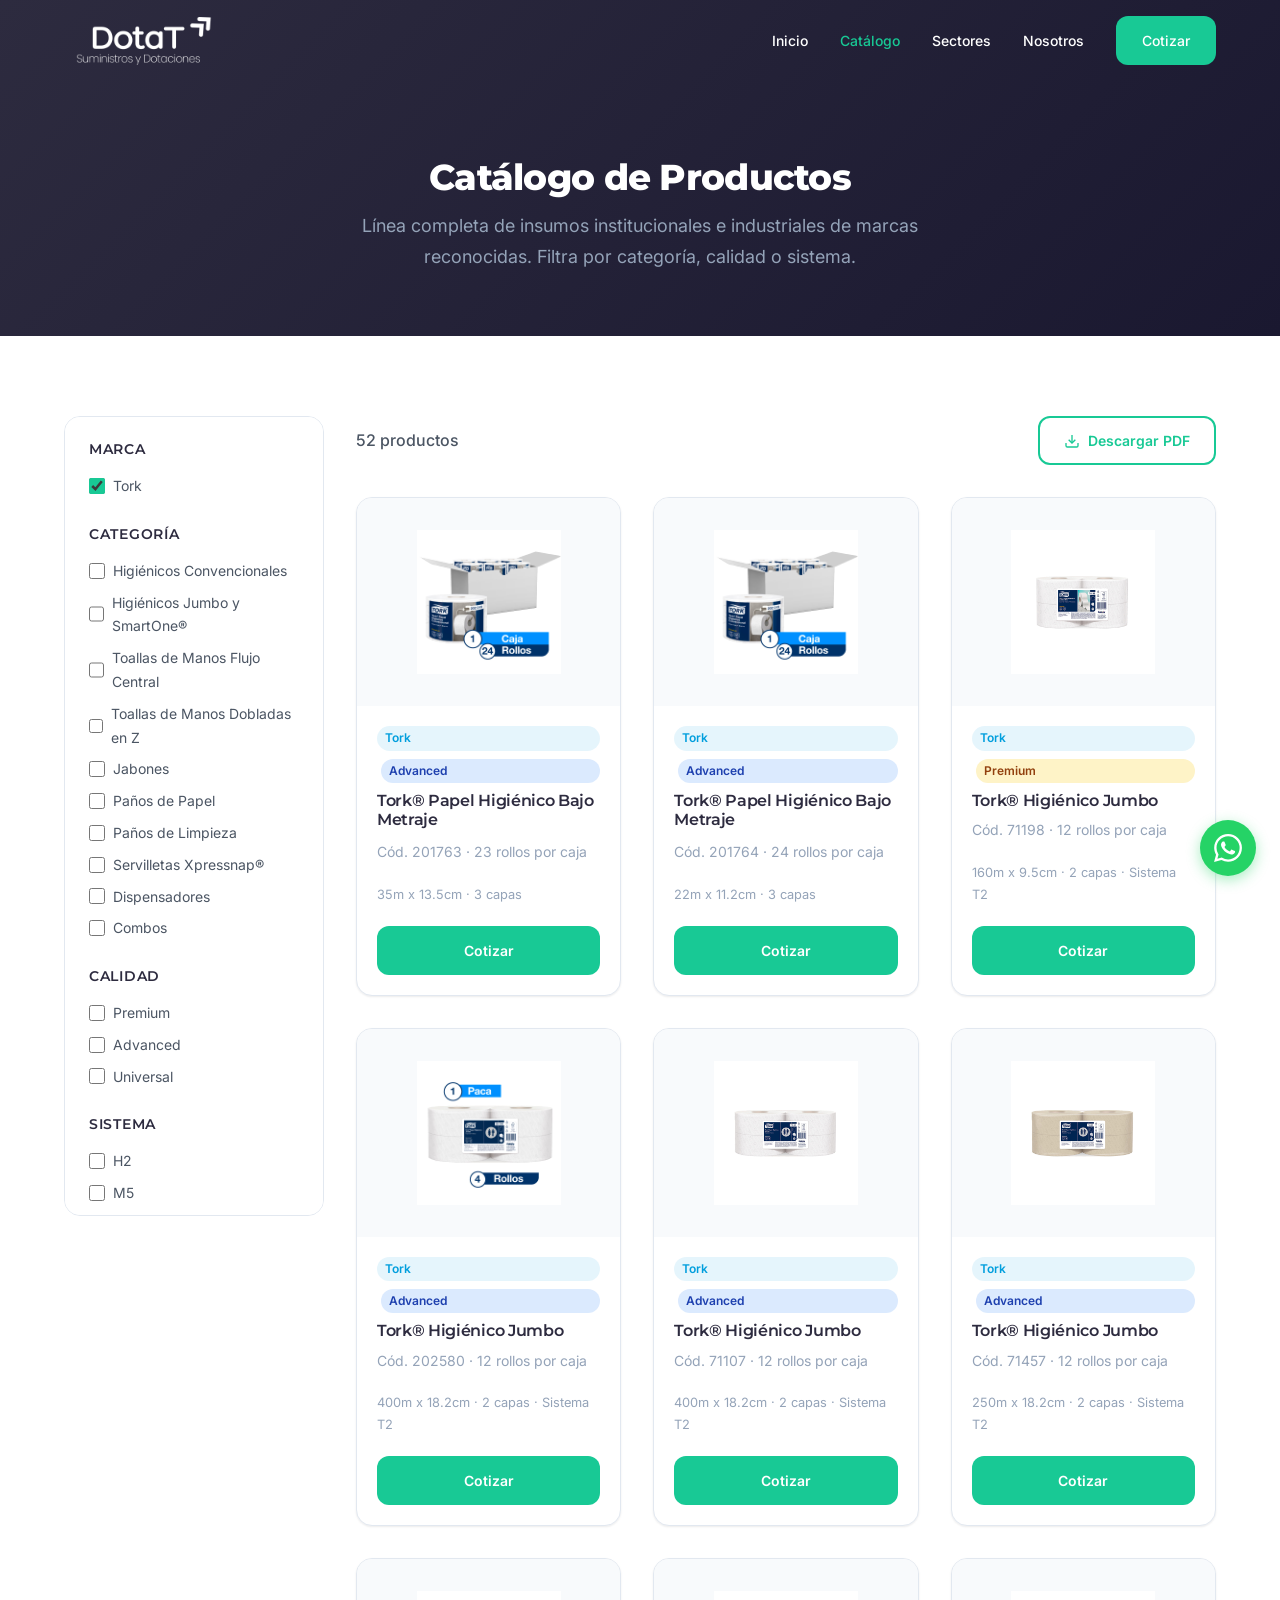
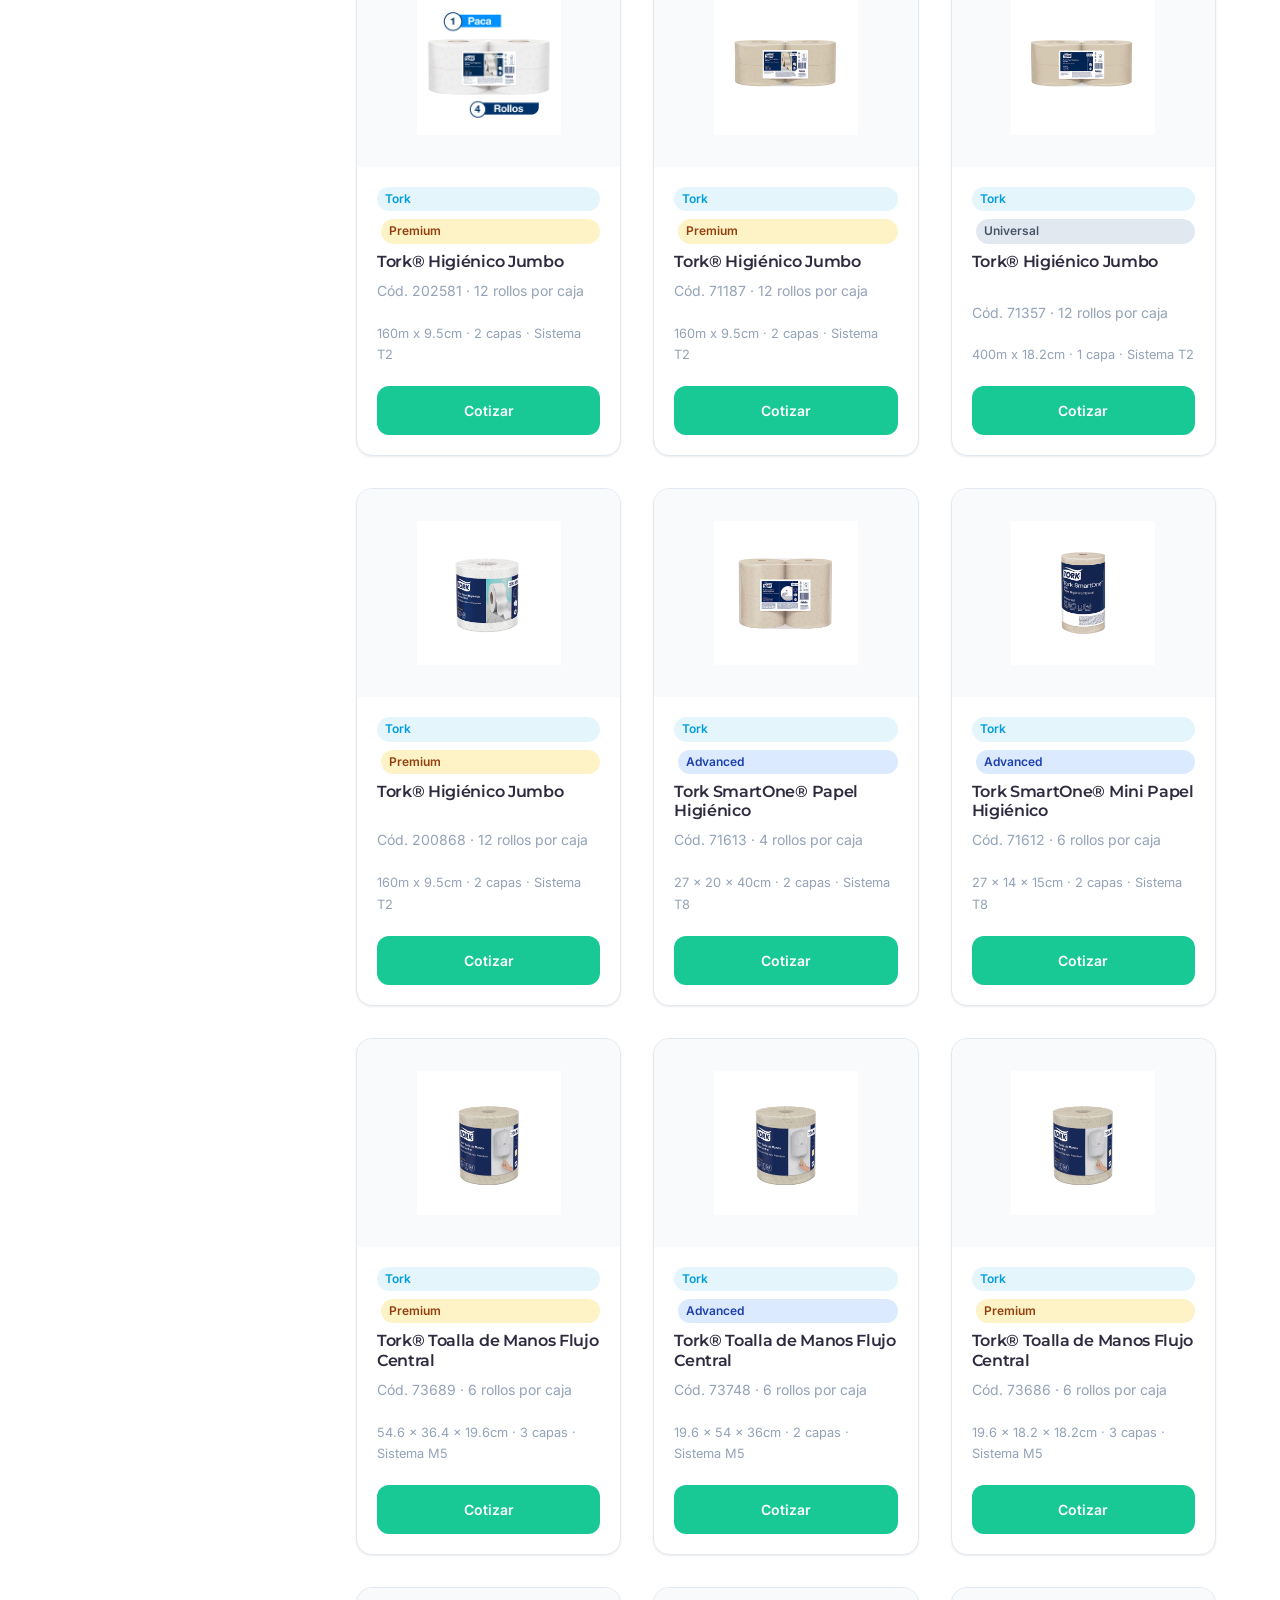
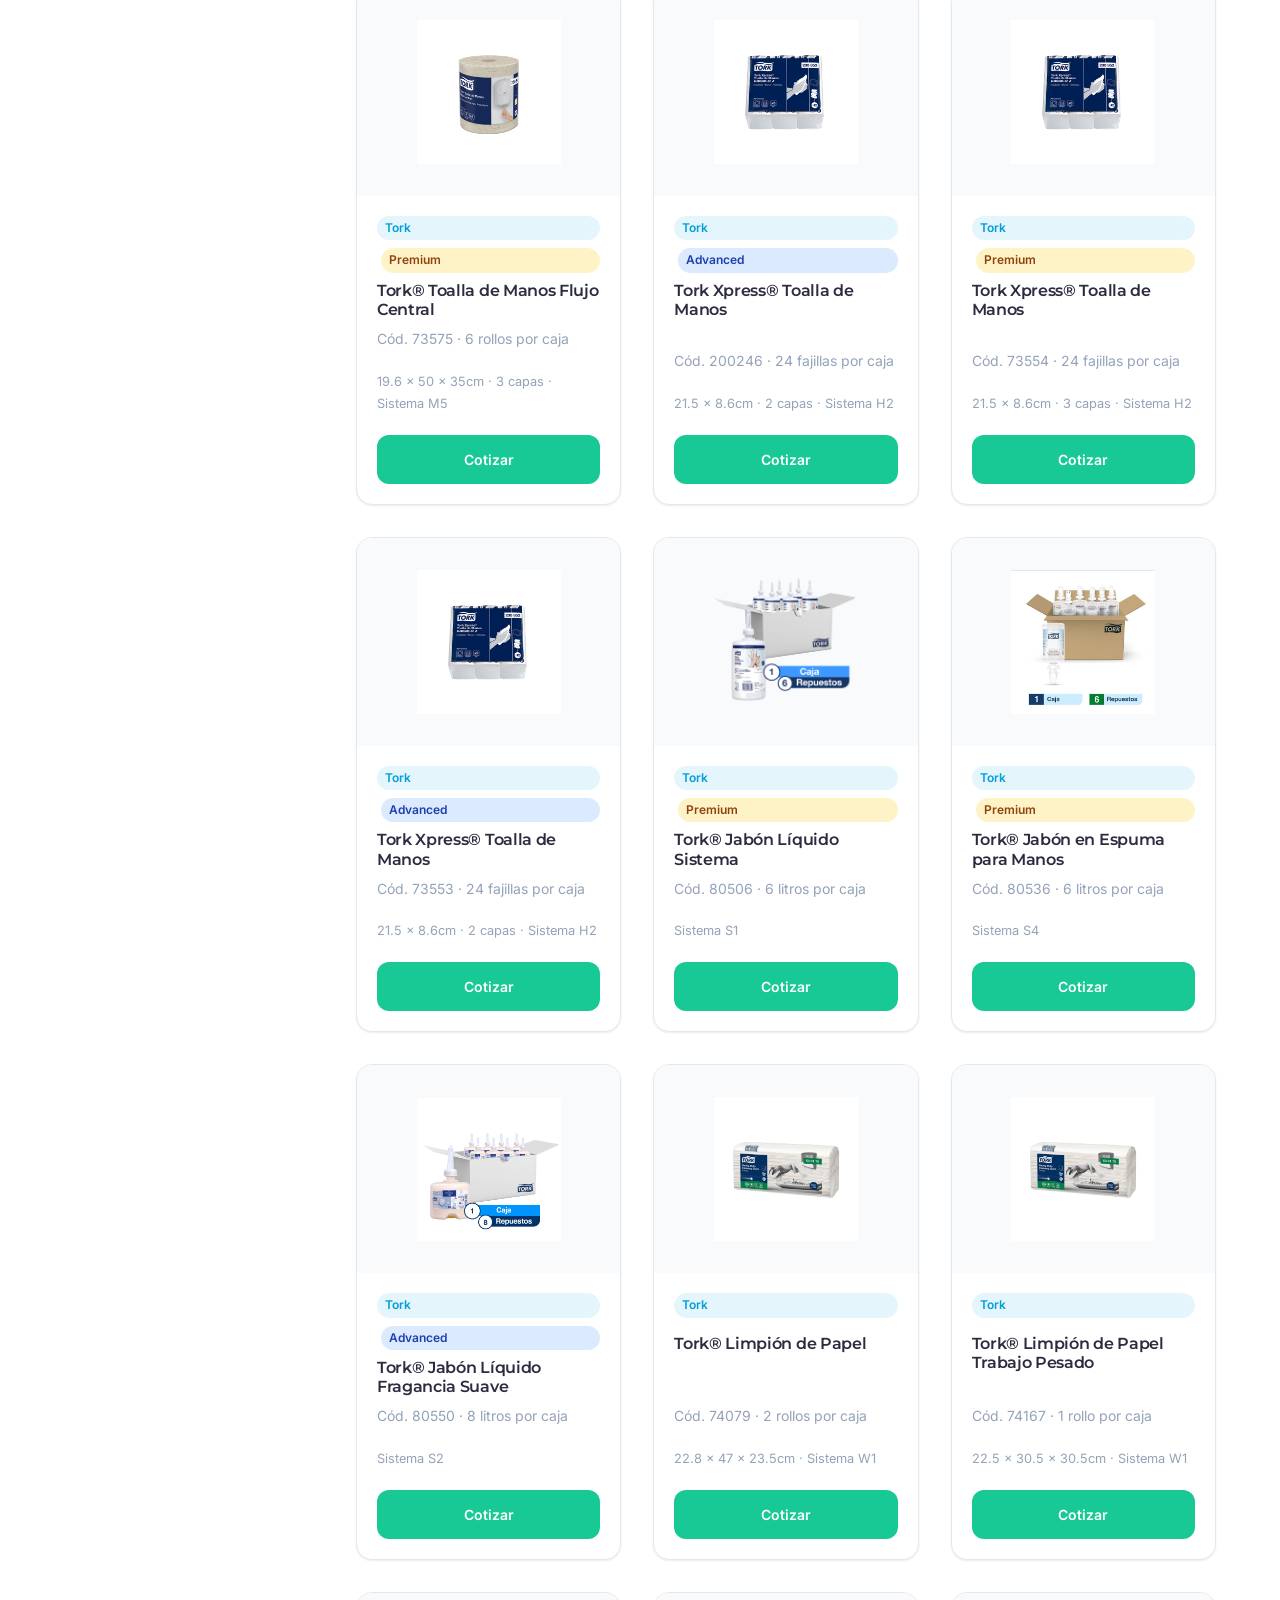
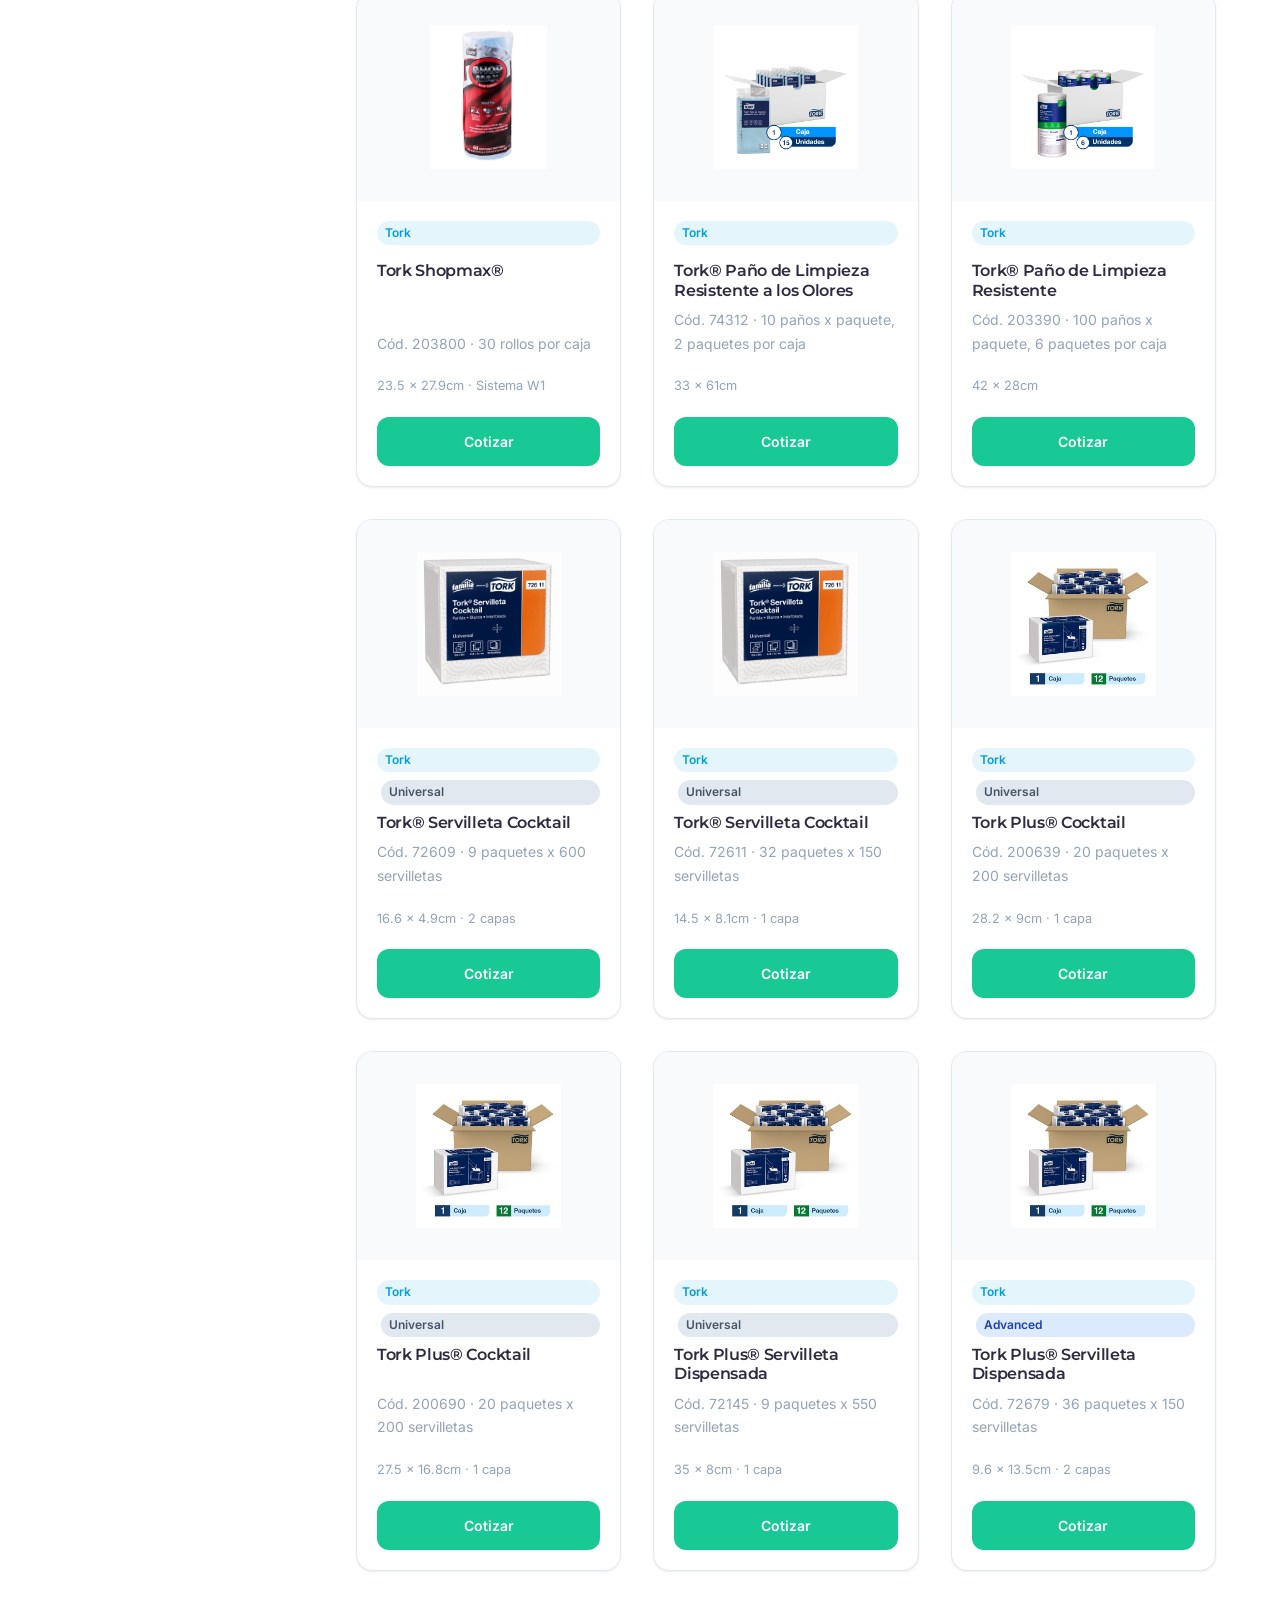
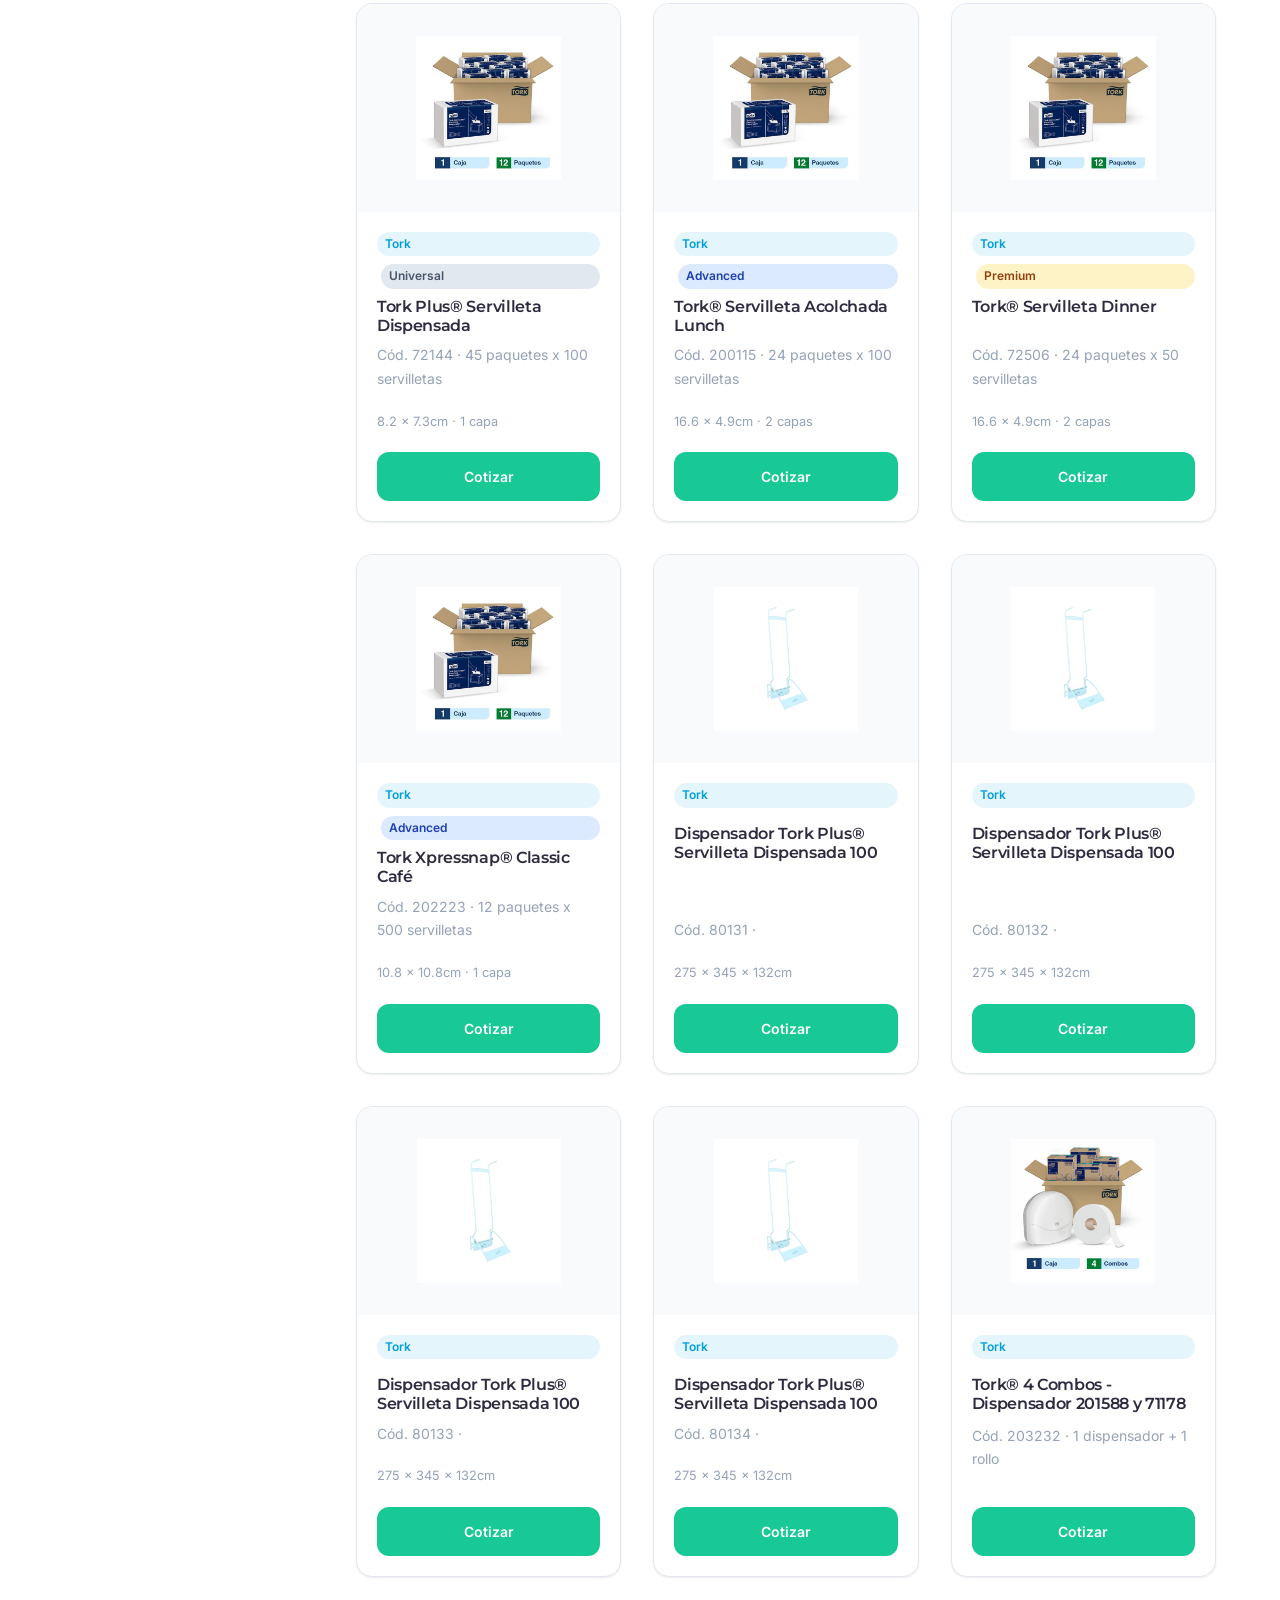
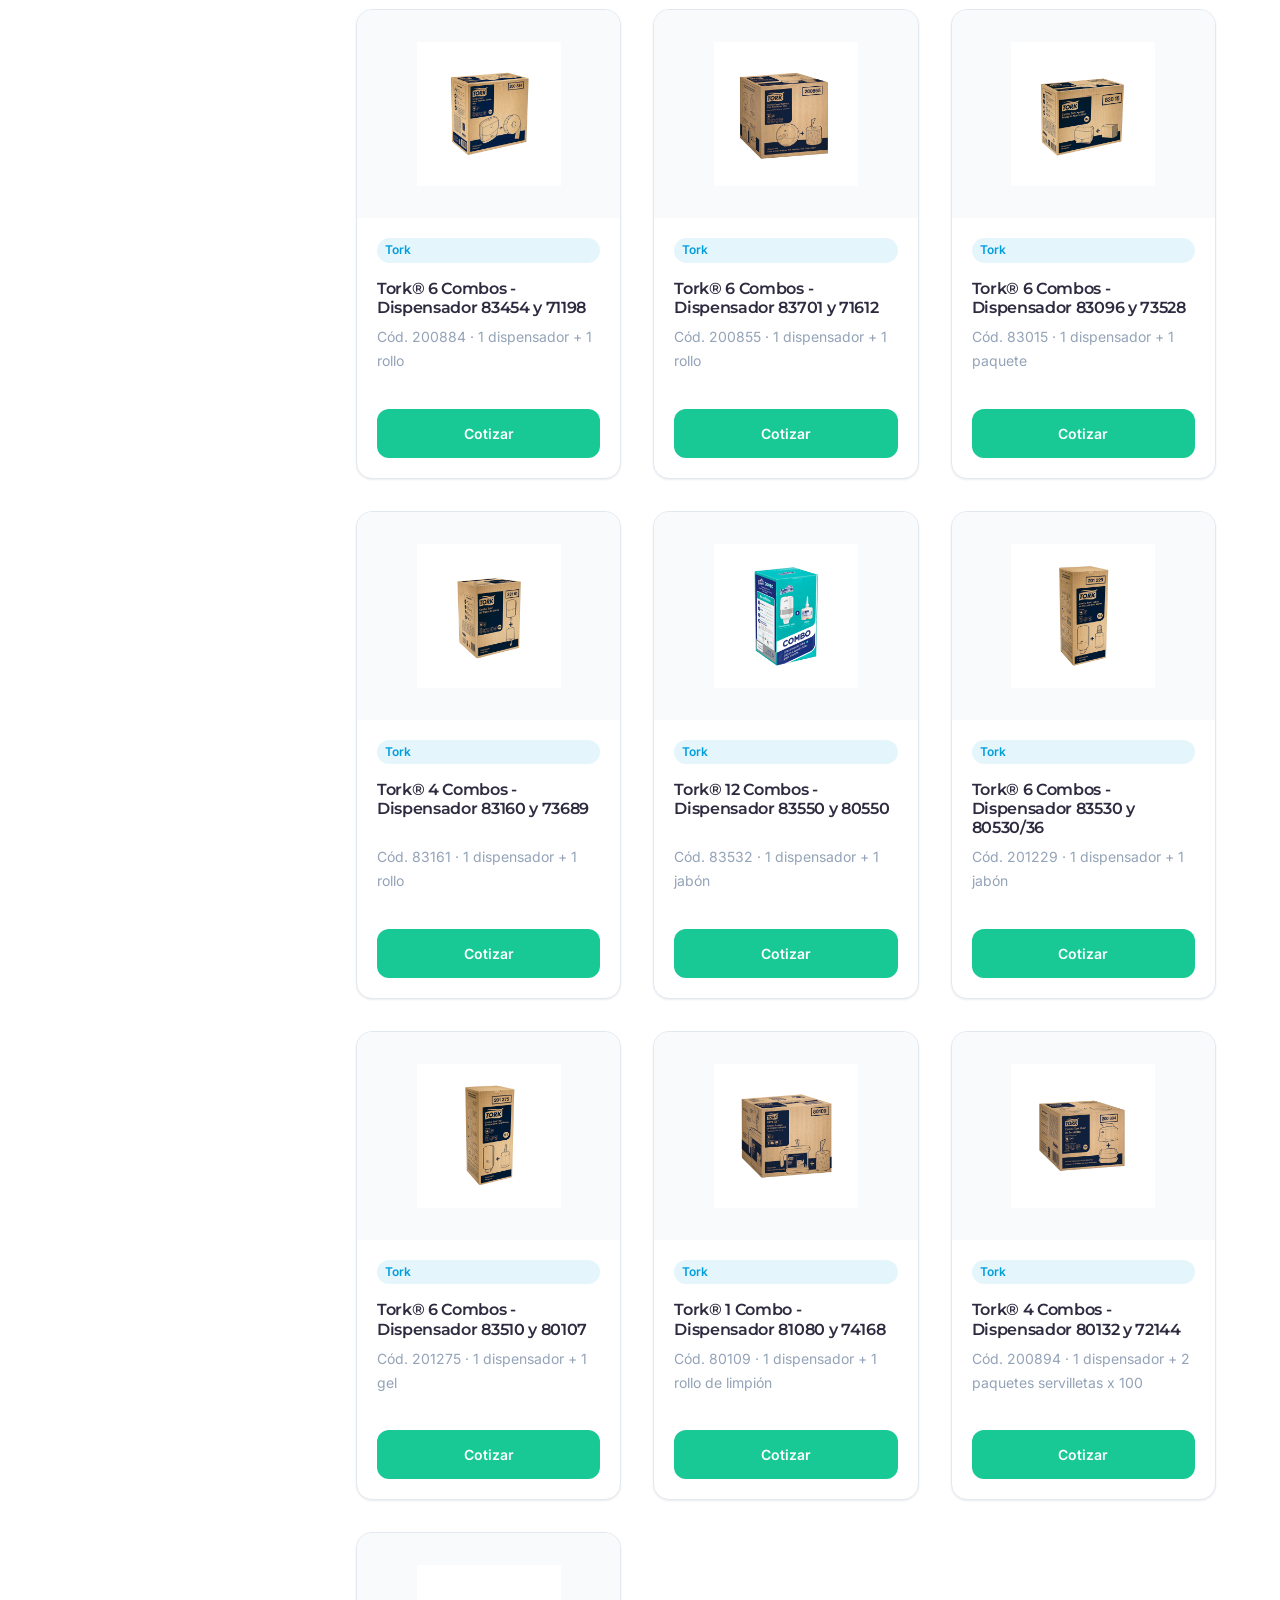
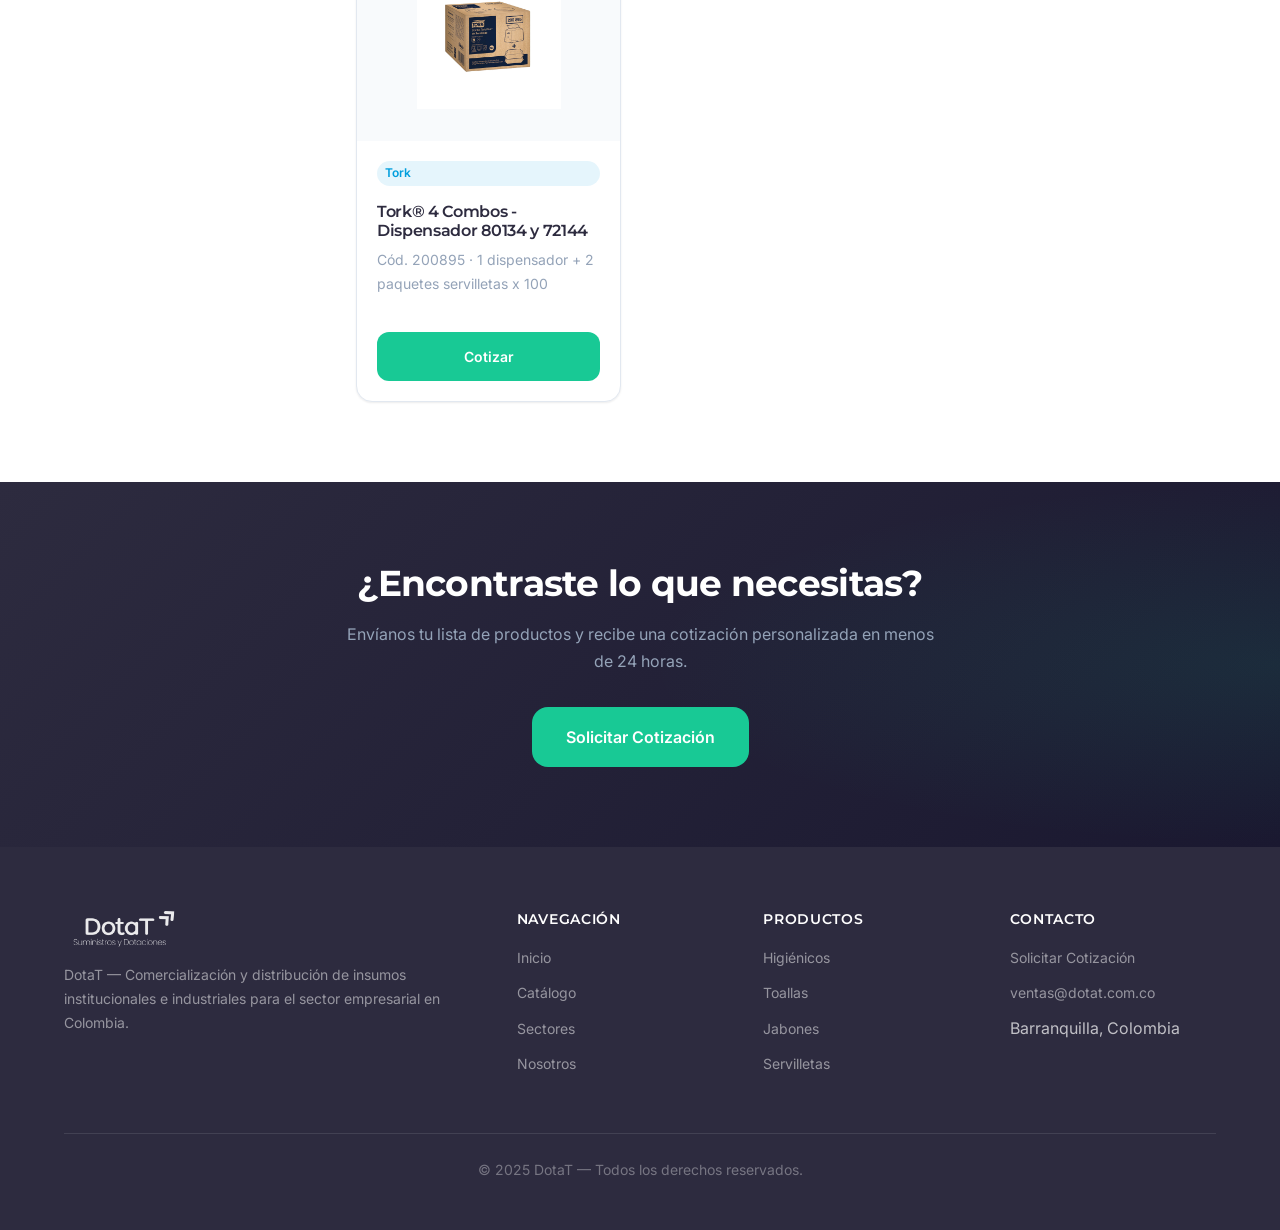
==== commit 71f14e04: "fix: switch navbar logo to white variant (L-02) for visibility on dark background - All 5 pages now " ====
--- a/catalogo.html
+++ b/catalogo.html
@@ -33,7 +33,7 @@
     <!-- NAVBAR -->
     <nav class="navbar navbar--scrolled" role="navigation" aria-label="Navegación principal">
         <div class="container navbar__inner">
-            <a href="index.html" class="navbar__logo"><img src="assets/images/logo/L-01_logo_color.png" alt="DotaT"></a>
+            <a href="index.html" class="navbar__logo"><img src="assets/images/logo/L-02_logo_white.png" alt="DotaT"></a>
             <button class="navbar__toggle" aria-label="Abrir menú"
                 aria-expanded="false"><span></span><span></span><span></span></button>
             <ul class="navbar__links">
--- a/css/styles.css
+++ b/css/styles.css
@@ -329,7 +329,7 @@
 }
 
 .navbar__logo img {
-  height: 40px;
+  height: 48px;
   width: auto;
 }
 
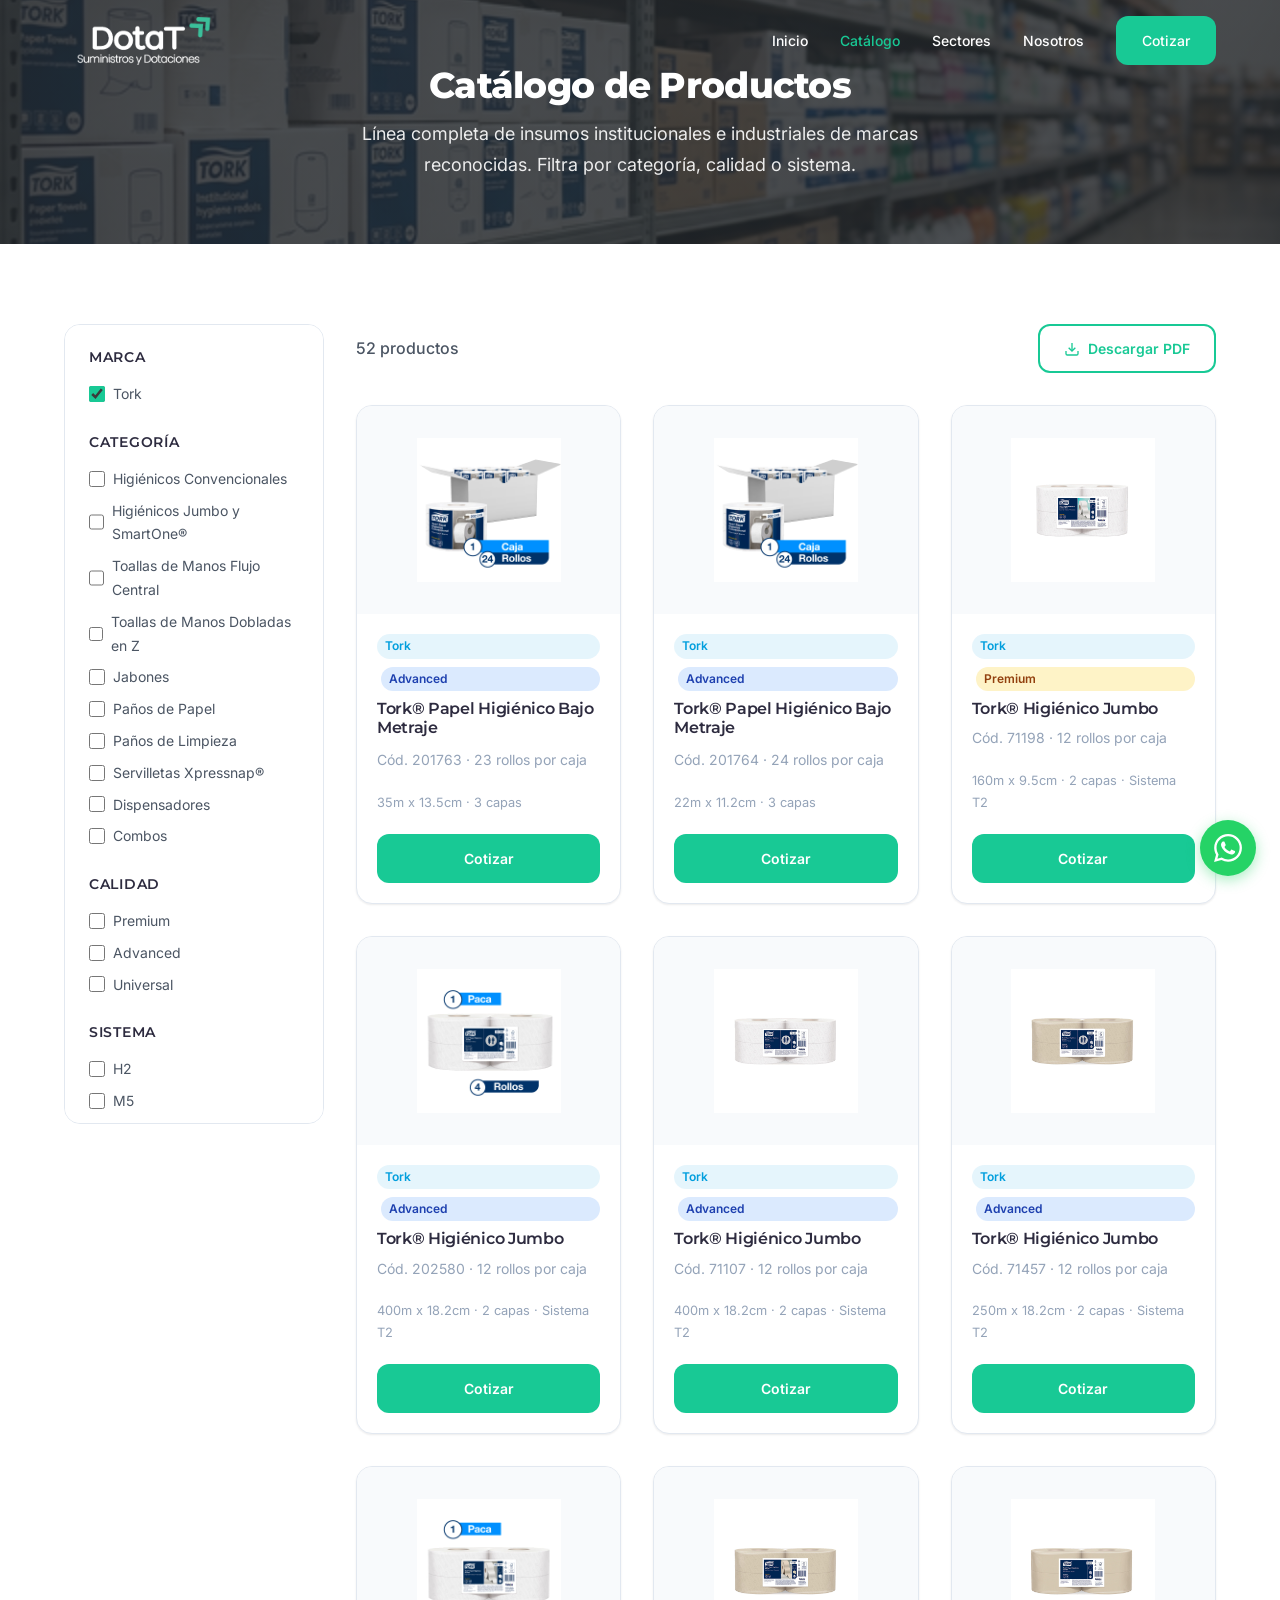
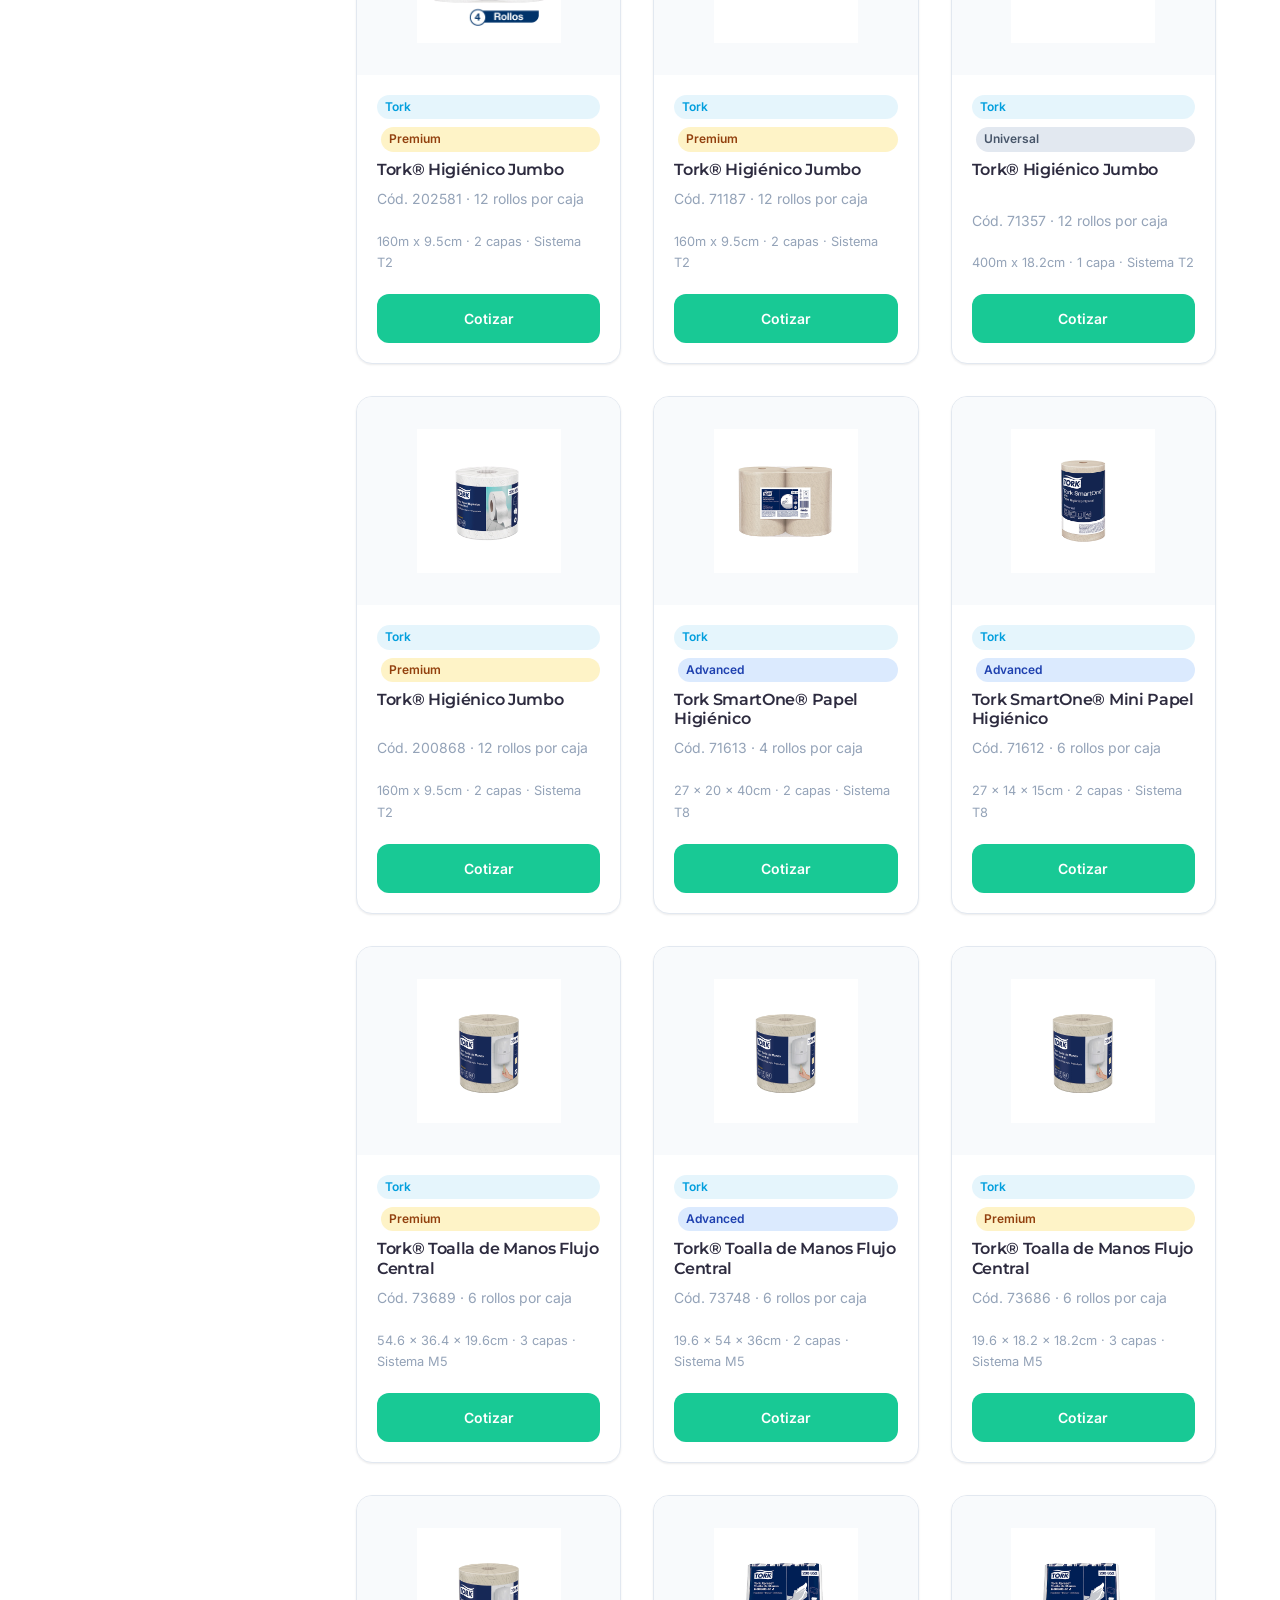
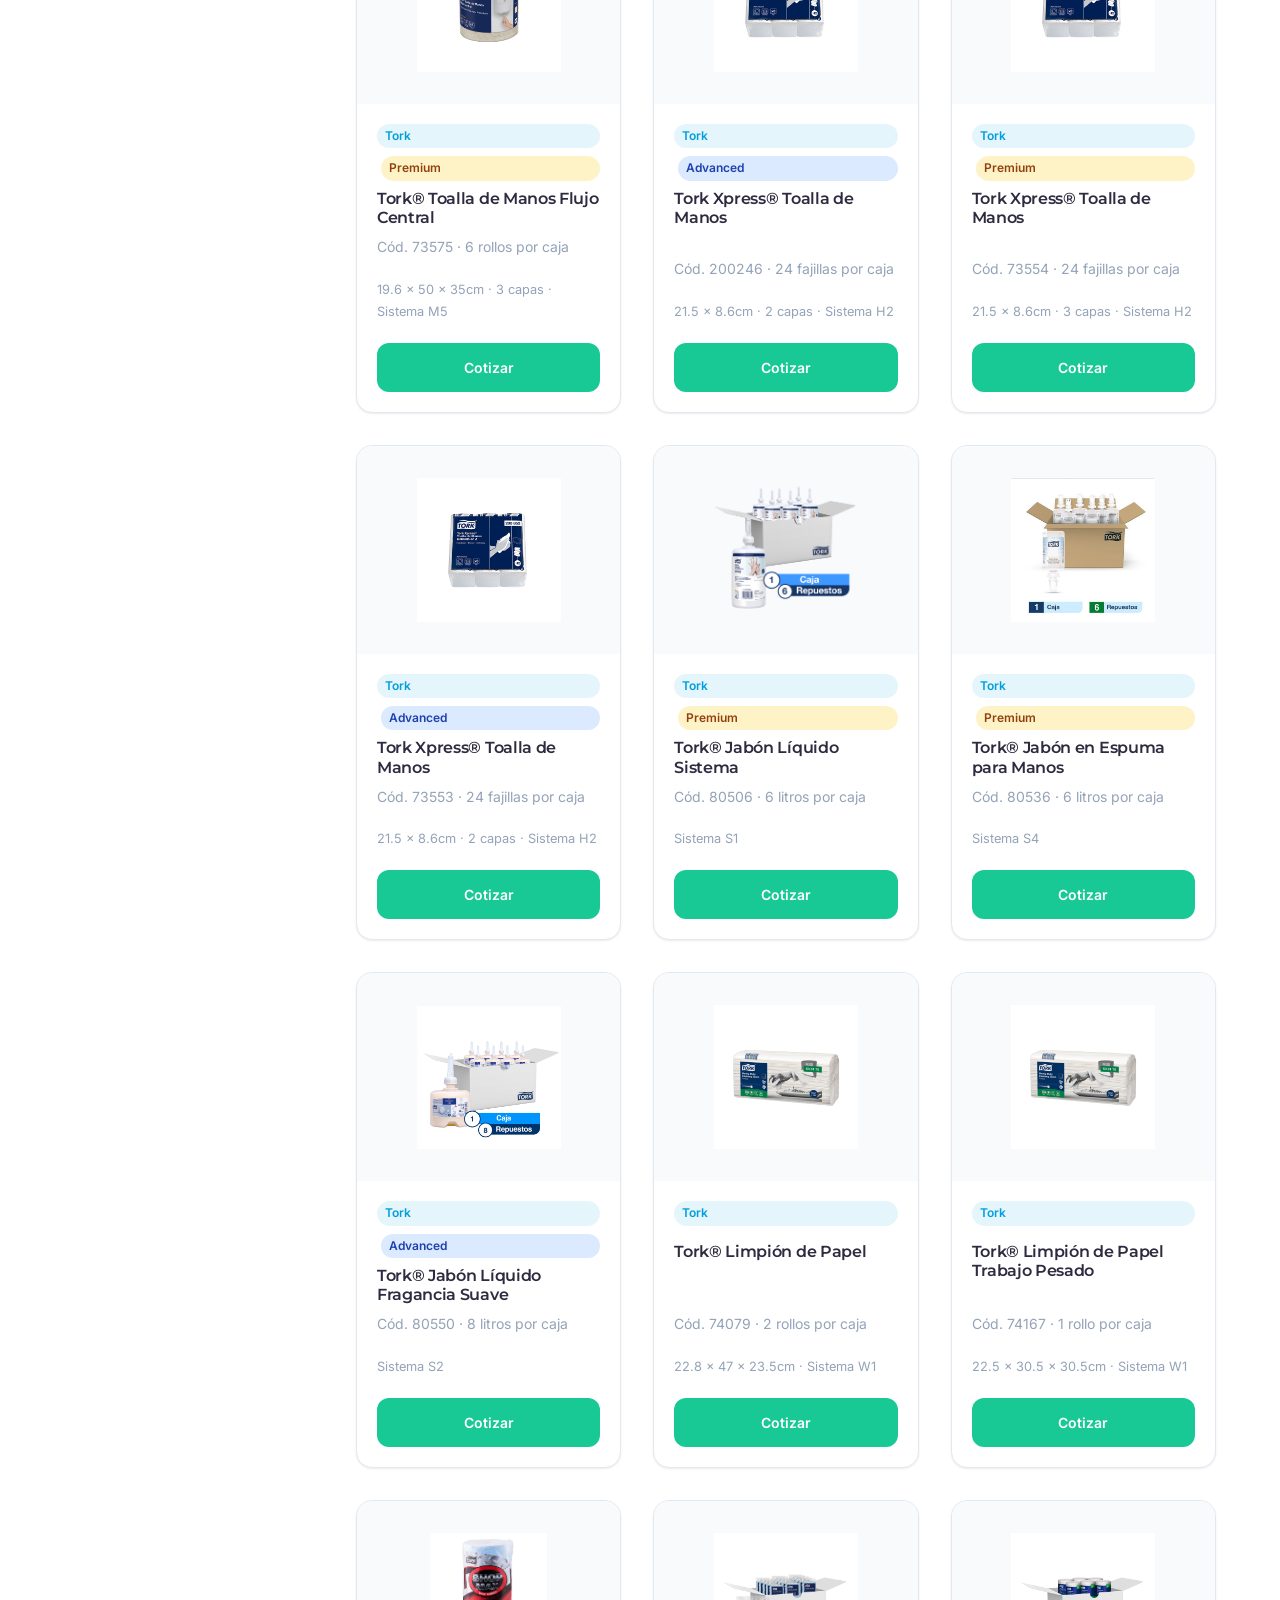
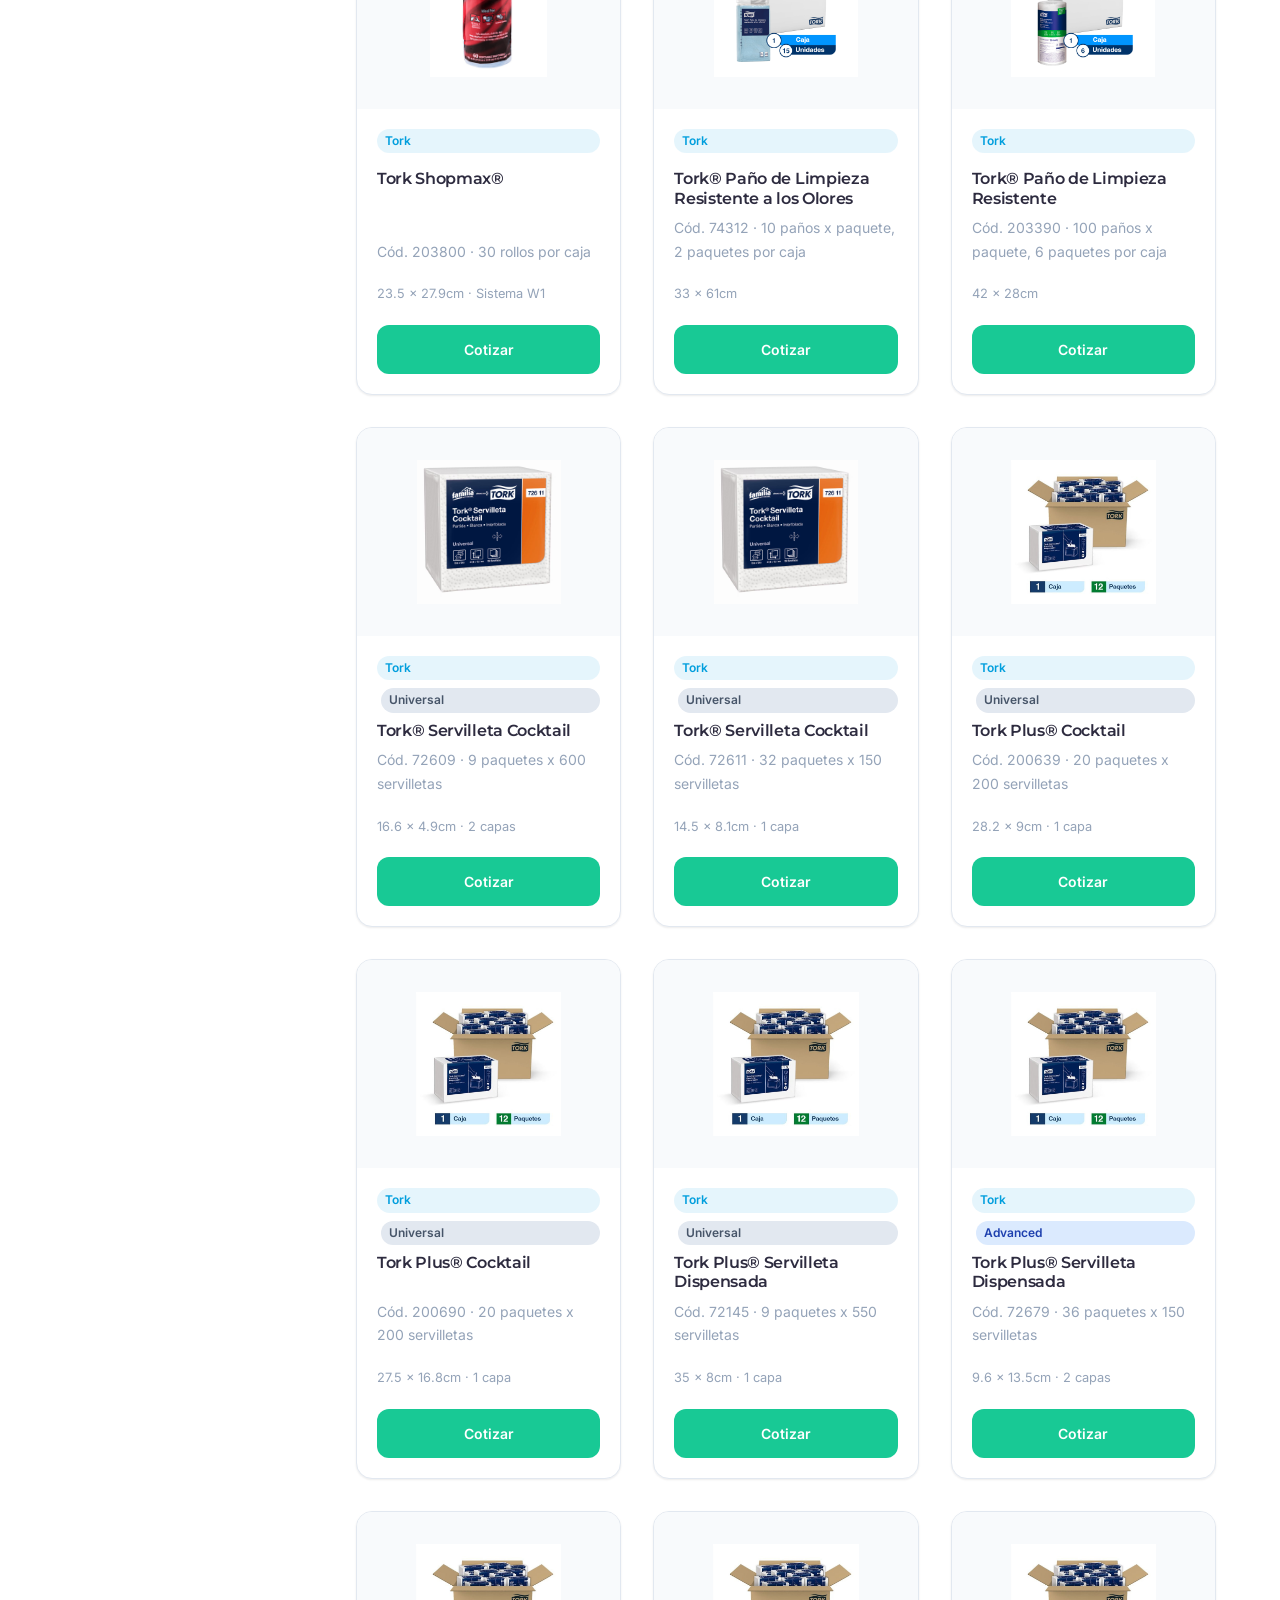
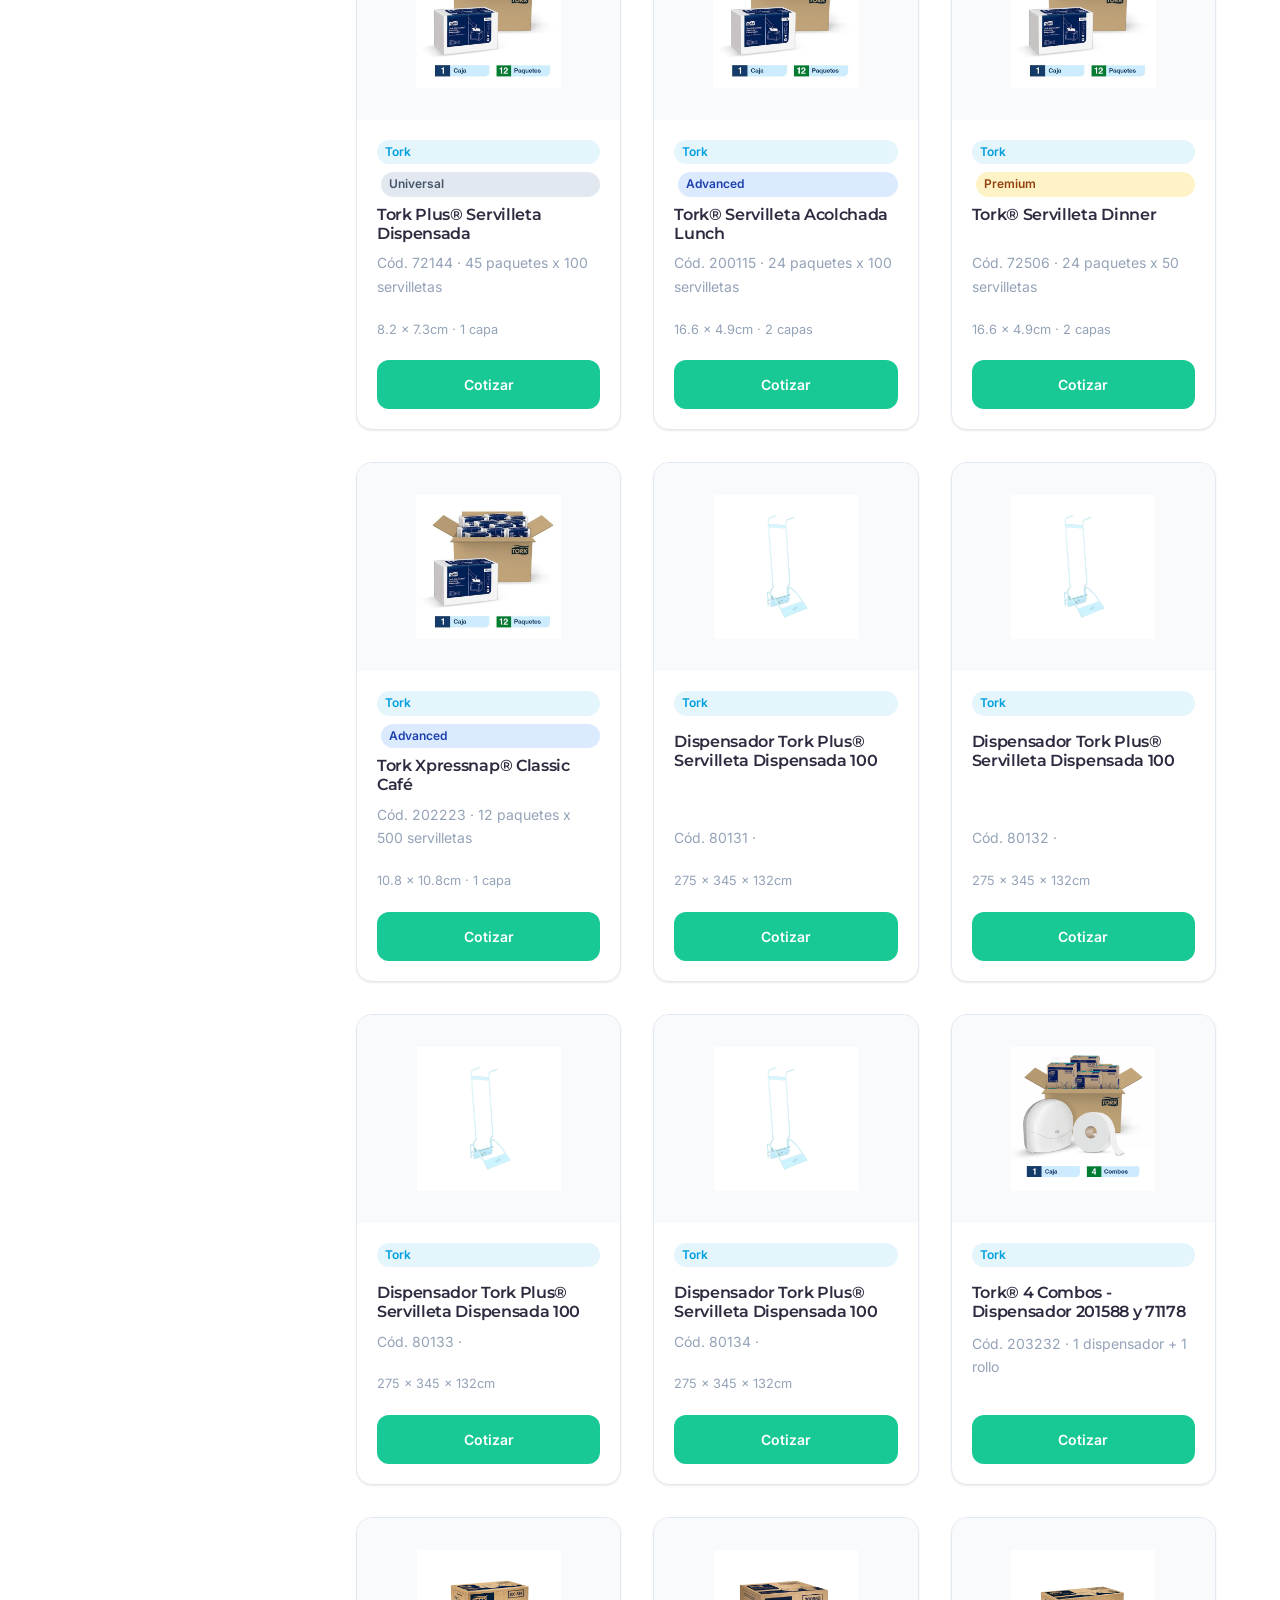
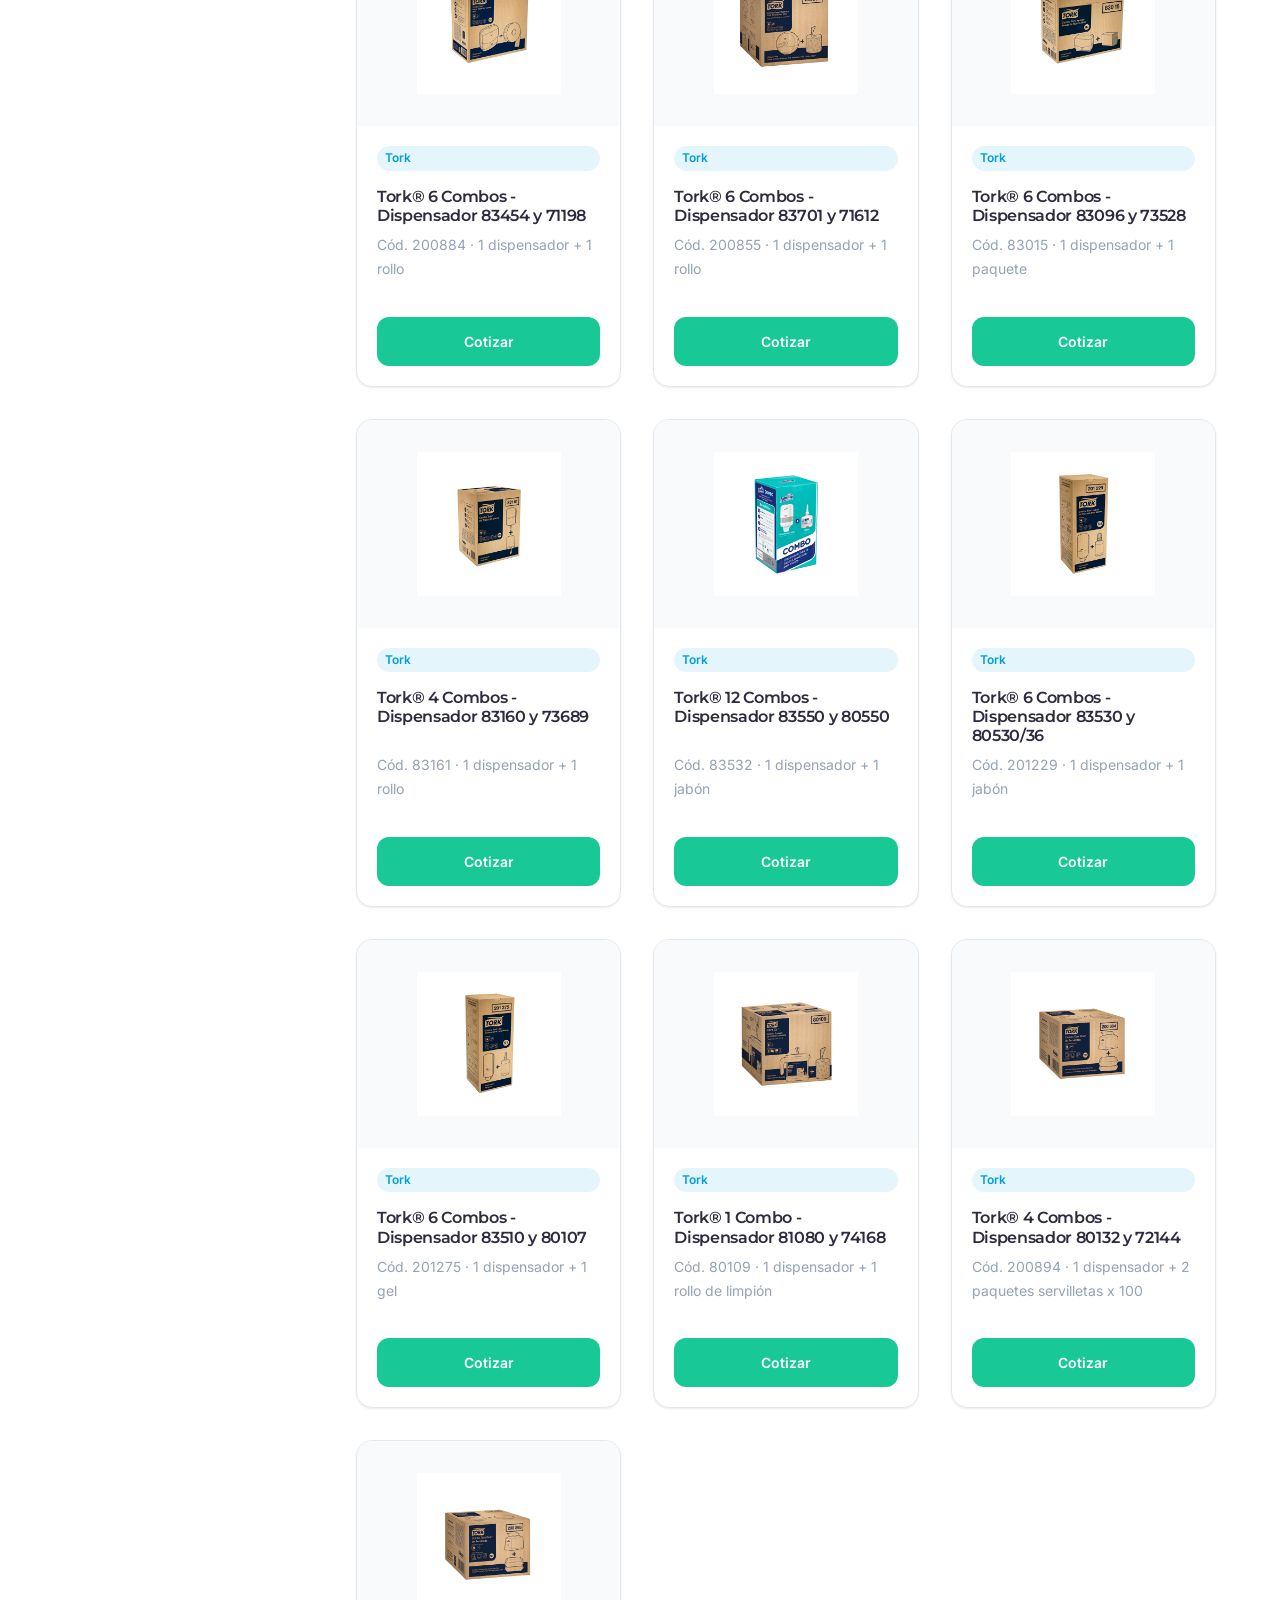
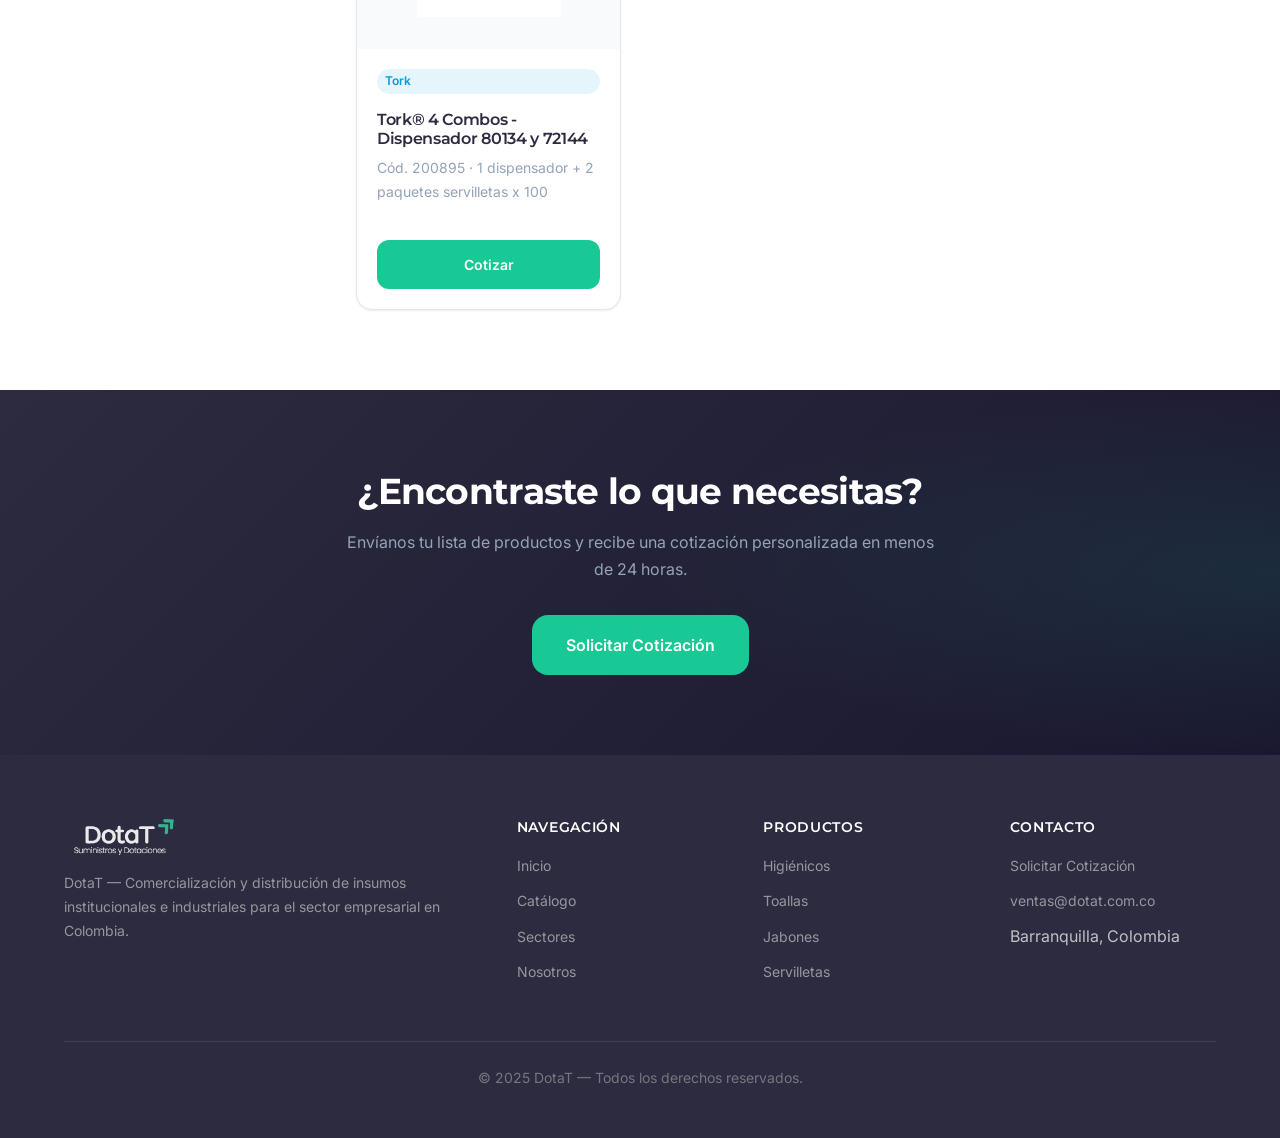
==== commit 8ba5dc7d: "feat: añade imágenes hero Nano Banana para páginas catálogo, sectores y nosotros" ====
--- a/catalogo.html
+++ b/catalogo.html
@@ -1,4 +1,4 @@
-﻿<!DOCTYPE html>
+<!DOCTYPE html>
 <html lang="es">
 
 <head>
@@ -47,10 +47,11 @@
     </nav>
 
     <!-- PAGE HEADER -->
-    <section class="page-header">
-        <div class="container">
-            <h1>Catálogo de Productos</h1>
-            <p>Línea completa de insumos institucionales e industriales de marcas reconocidas. Filtra por categoría,
+    <section class="page-header"
+        style="background-image:linear-gradient(rgba(36, 41, 46, 0.82), rgba(36, 41, 46, 0.82)), url('assets/images/paginas/ph_catalogo.webp'); background-size:cover; background-position:center; padding:var(--space-16) 0;">
+        <div class="container" style="position:relative; z-index:2;">
+            <h1 style="color:var(--color-white);">Catálogo de Productos</h1>
+            <p style="color:var(--color-white); opacity:0.9;">Línea completa de insumos institucionales e industriales de marcas reconocidas. Filtra por categoría,
                 calidad o sistema.</p>
         </div>
     </section>
--- a/css/styles.css
+++ b/css/styles.css
@@ -1139,7 +1139,7 @@
     left: 50%;
     transform: translateX(-50%);
     z-index: 900;
-    background: var(--color-charcoal);
+    background: var(--color-accent);
     color: var(--color-white);
     border: none;
     border-radius: 100px;
@@ -1148,7 +1148,7 @@
     font-weight: 600;
     font-size: var(--text-sm);
     cursor: pointer;
-    box-shadow: 0 4px 20px rgba(0, 0, 0, 0.25);
+    box-shadow: 0 4px 24px rgba(24, 201, 149, 0.4), 0 2px 8px rgba(0, 0, 0, 0.2);
     transition: all 0.3s cubic-bezier(0.4, 0, 0.2, 1);
   }
 
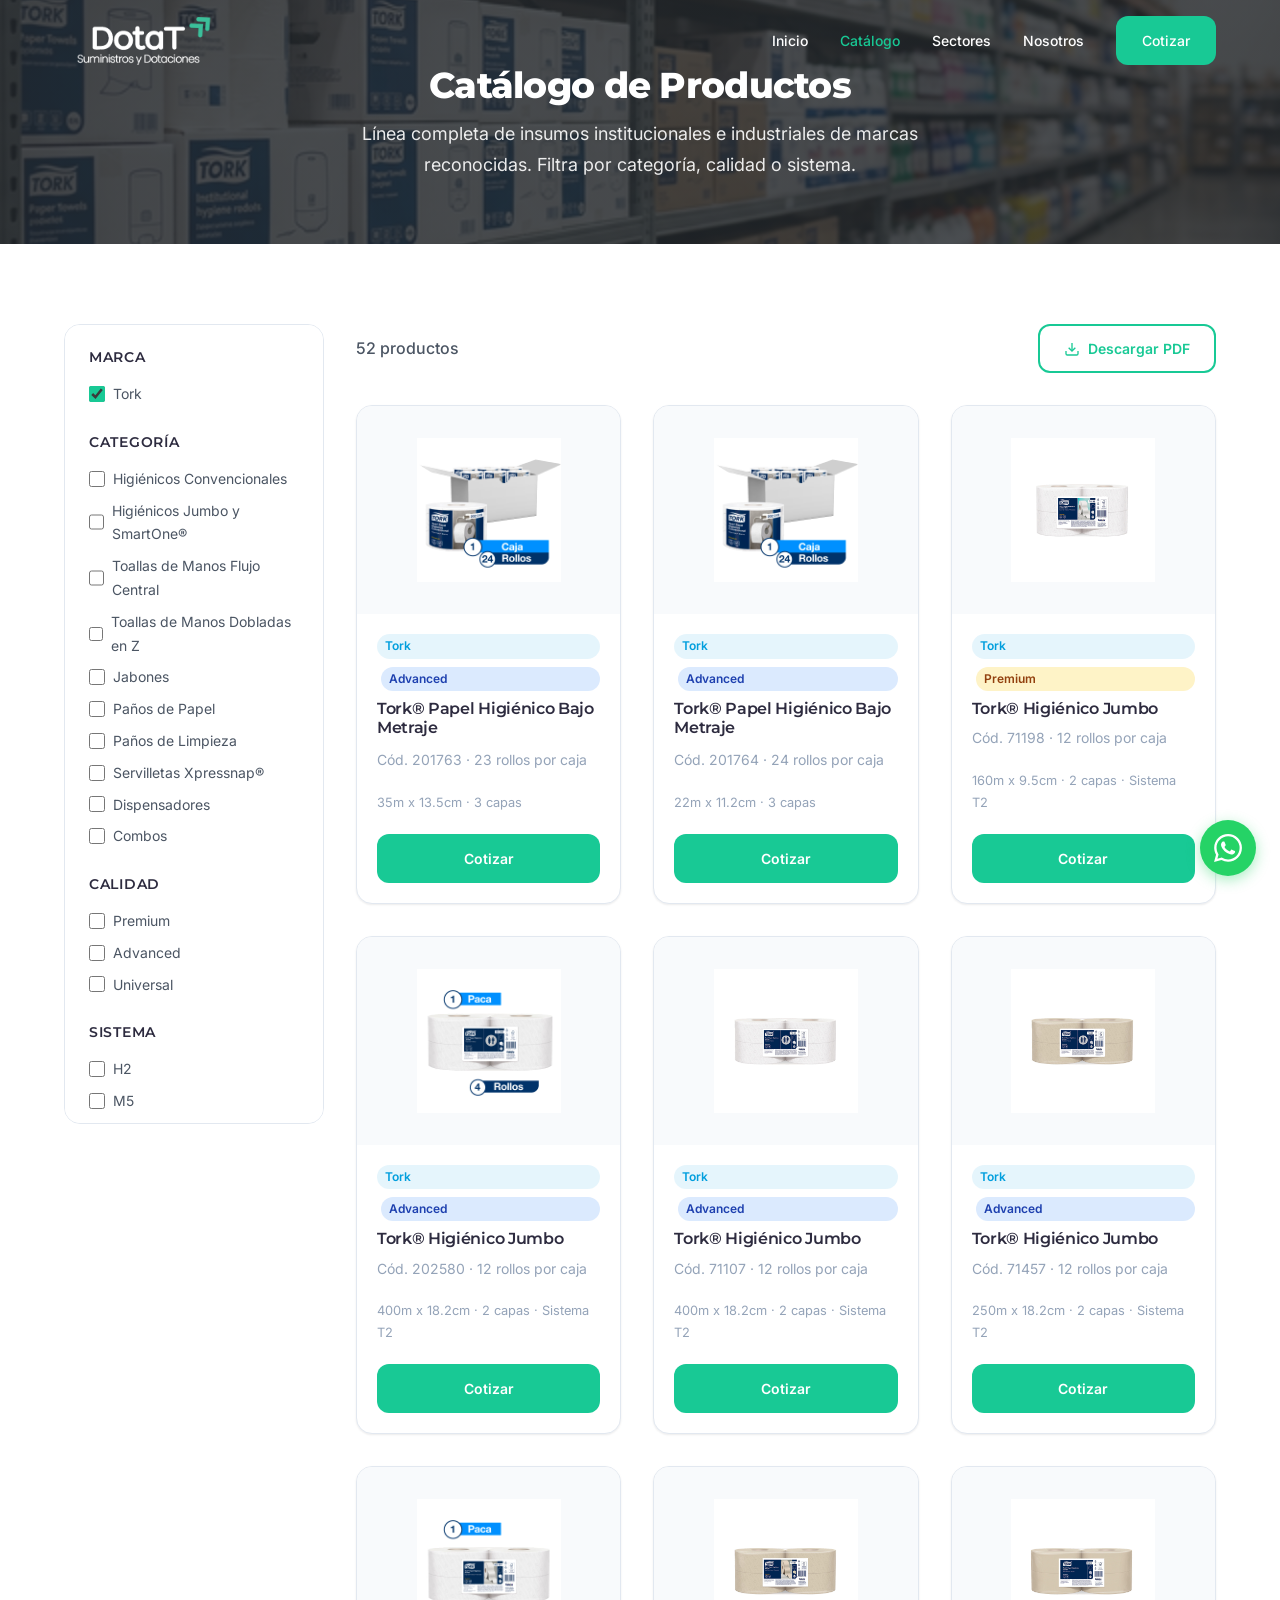
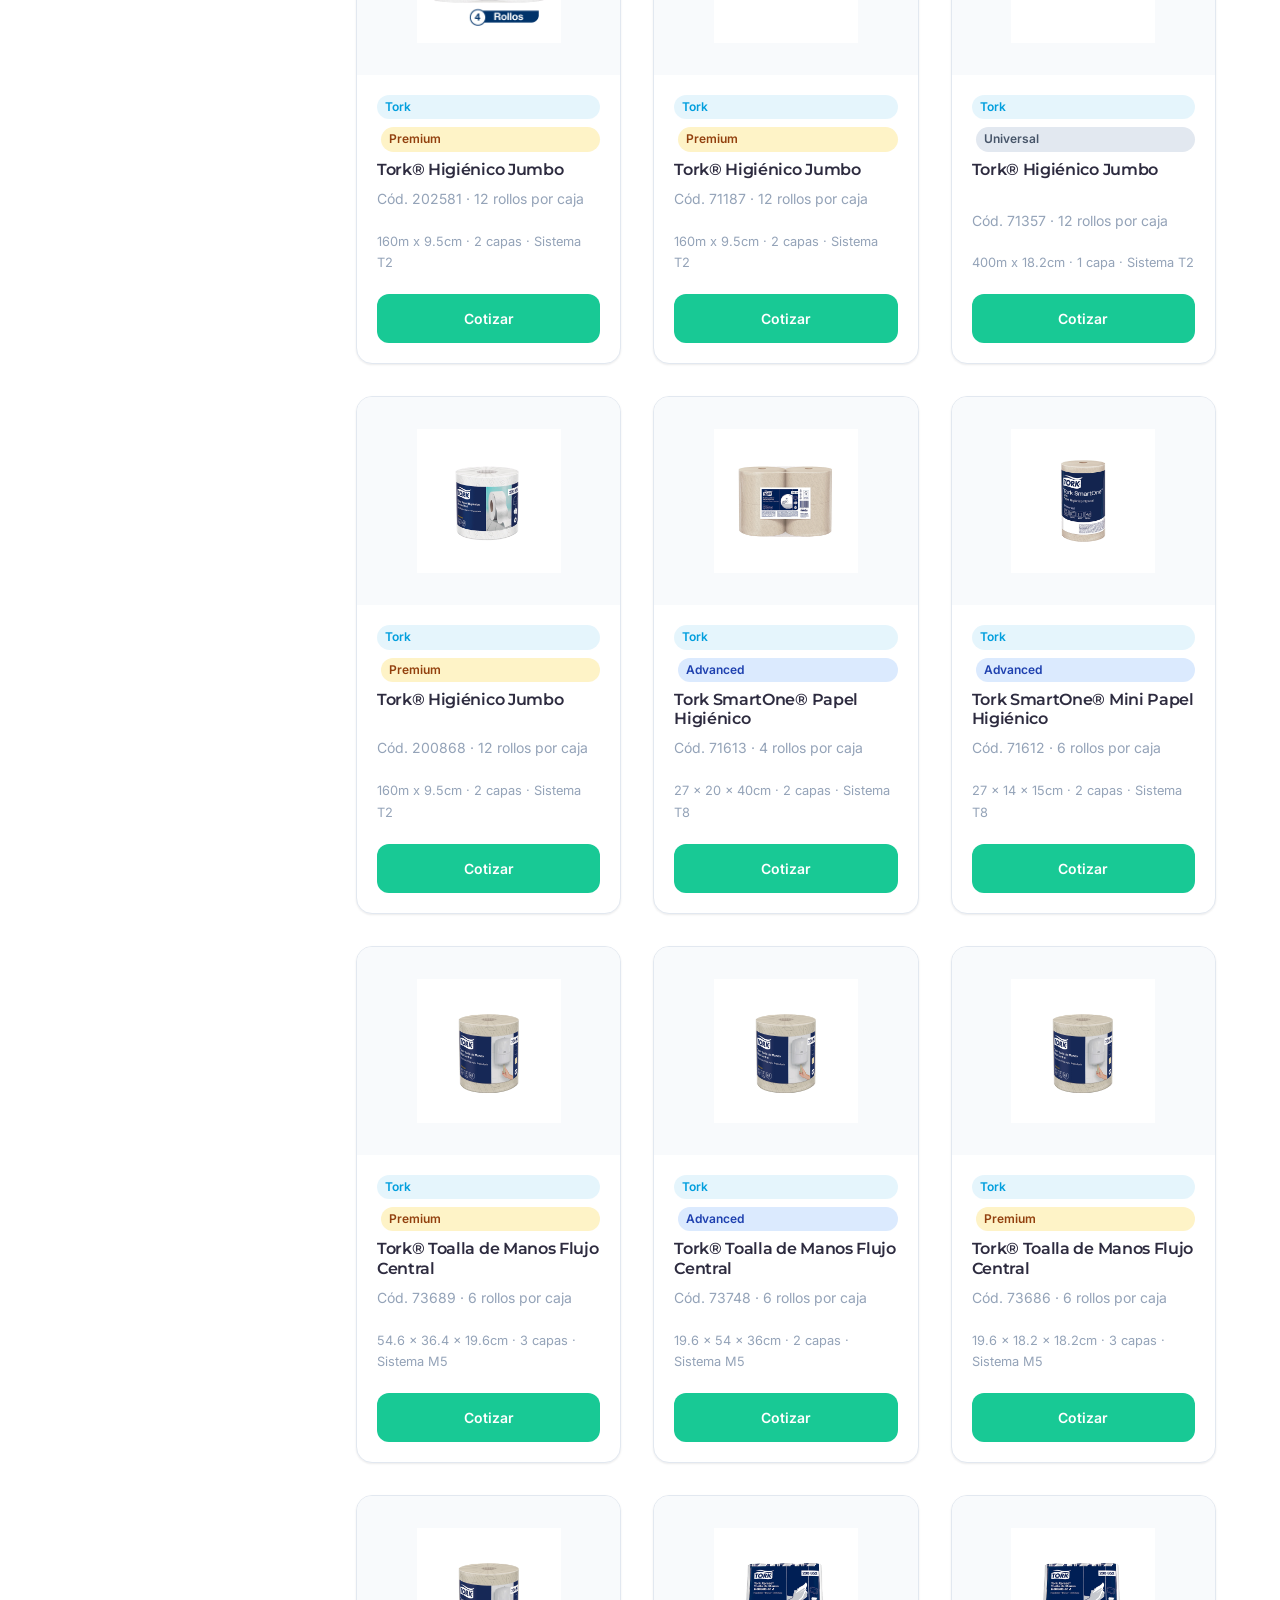
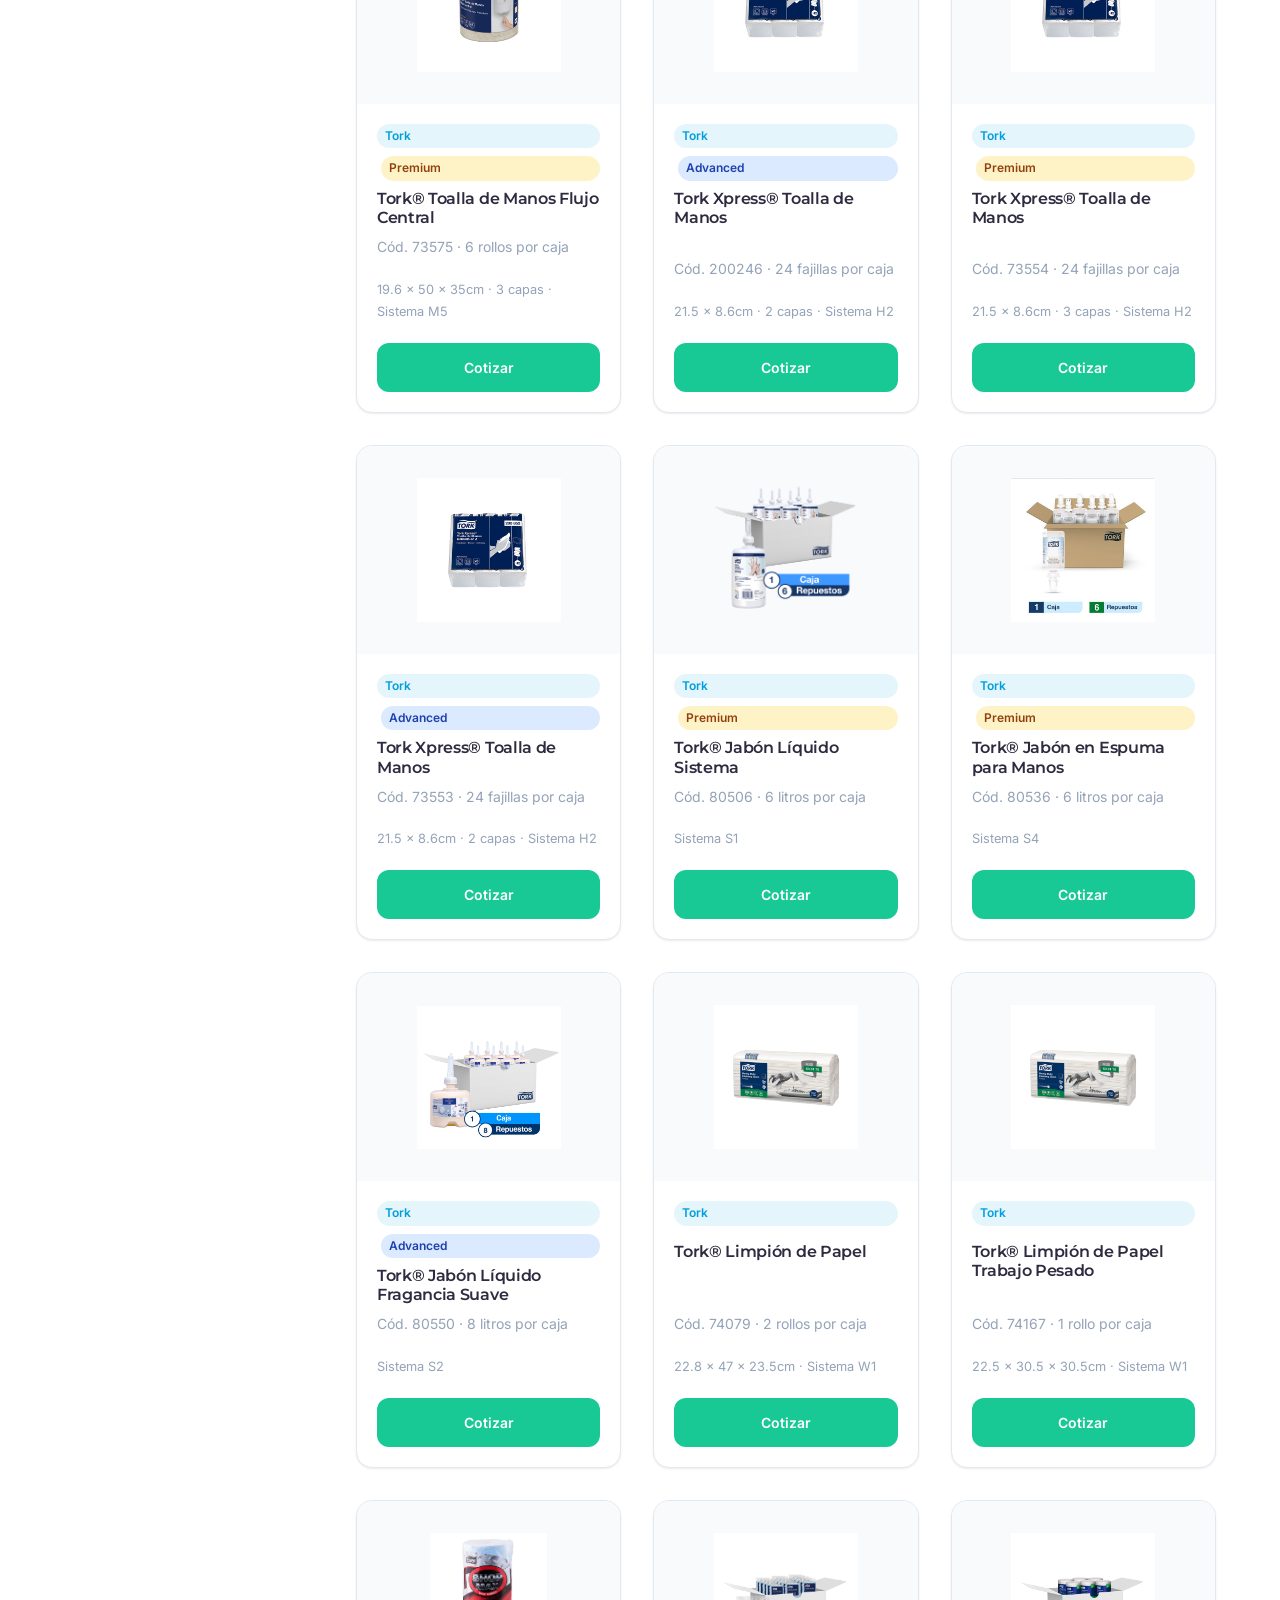
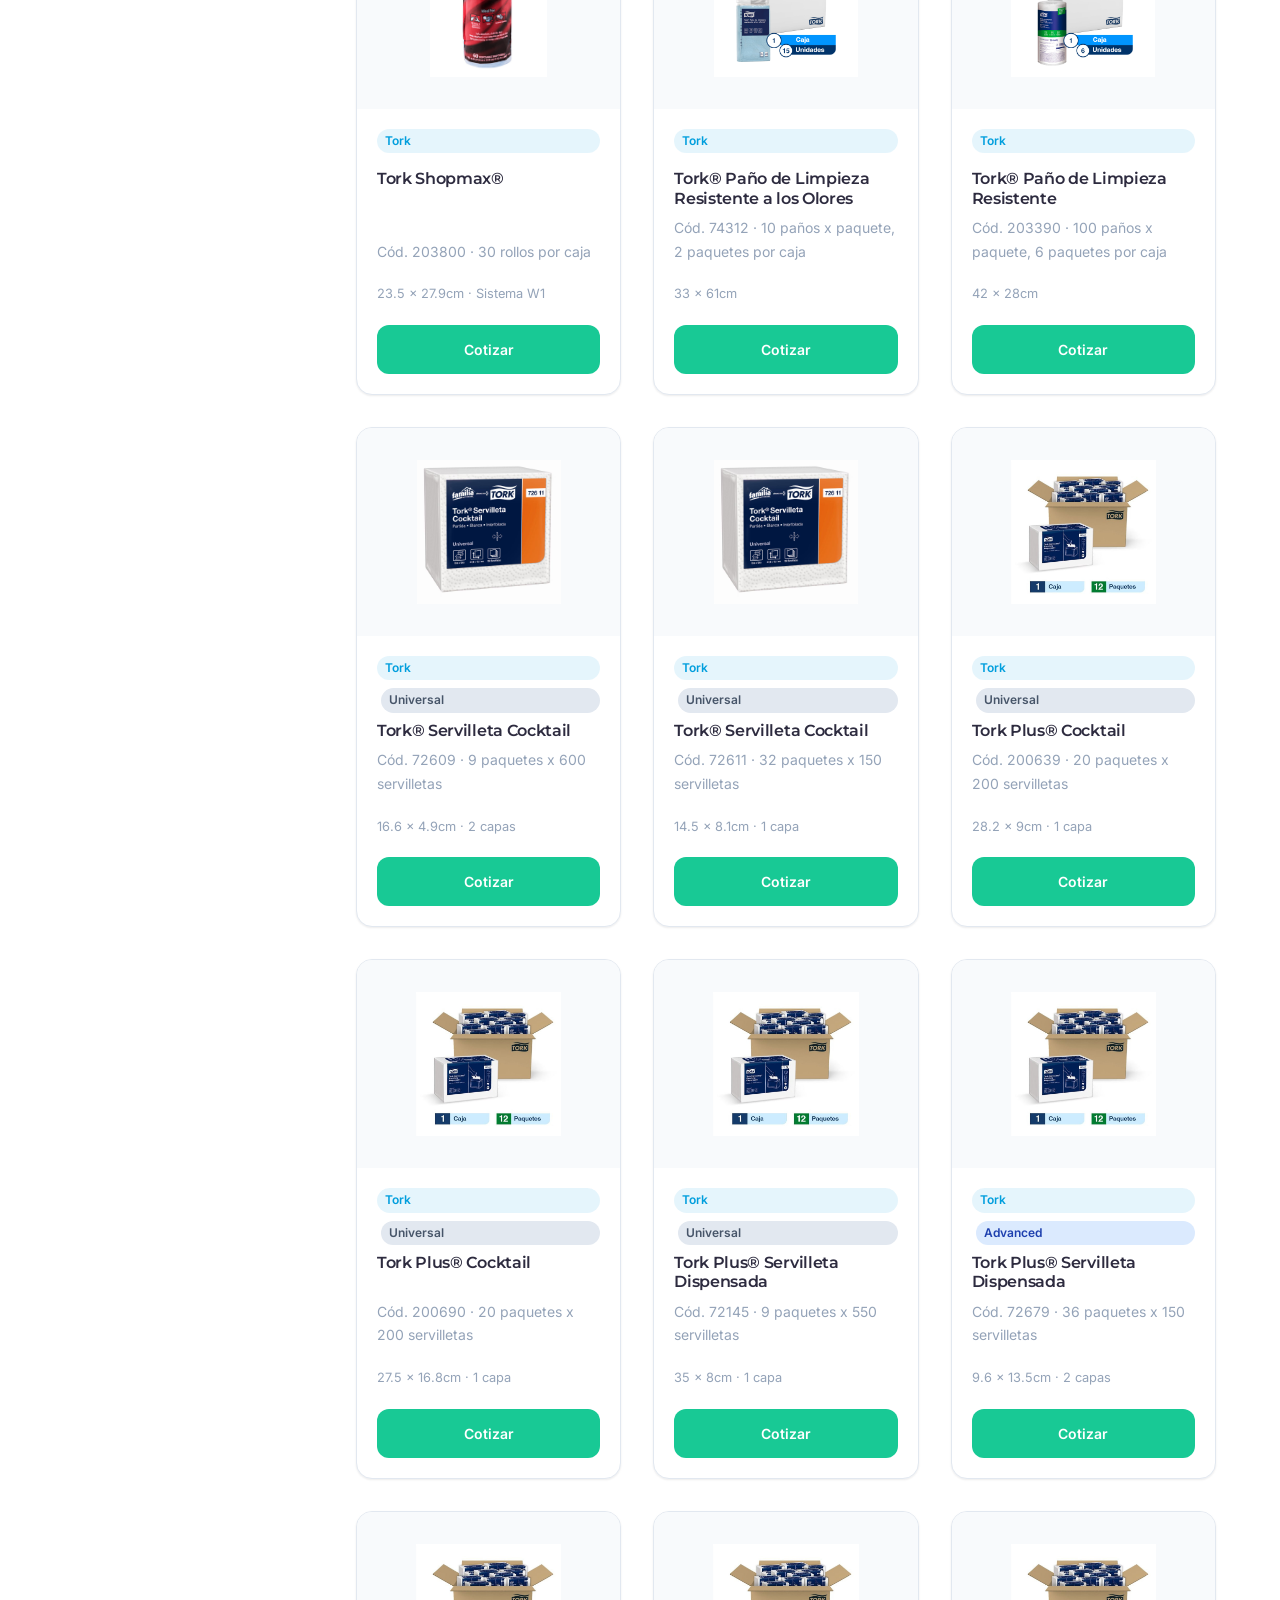
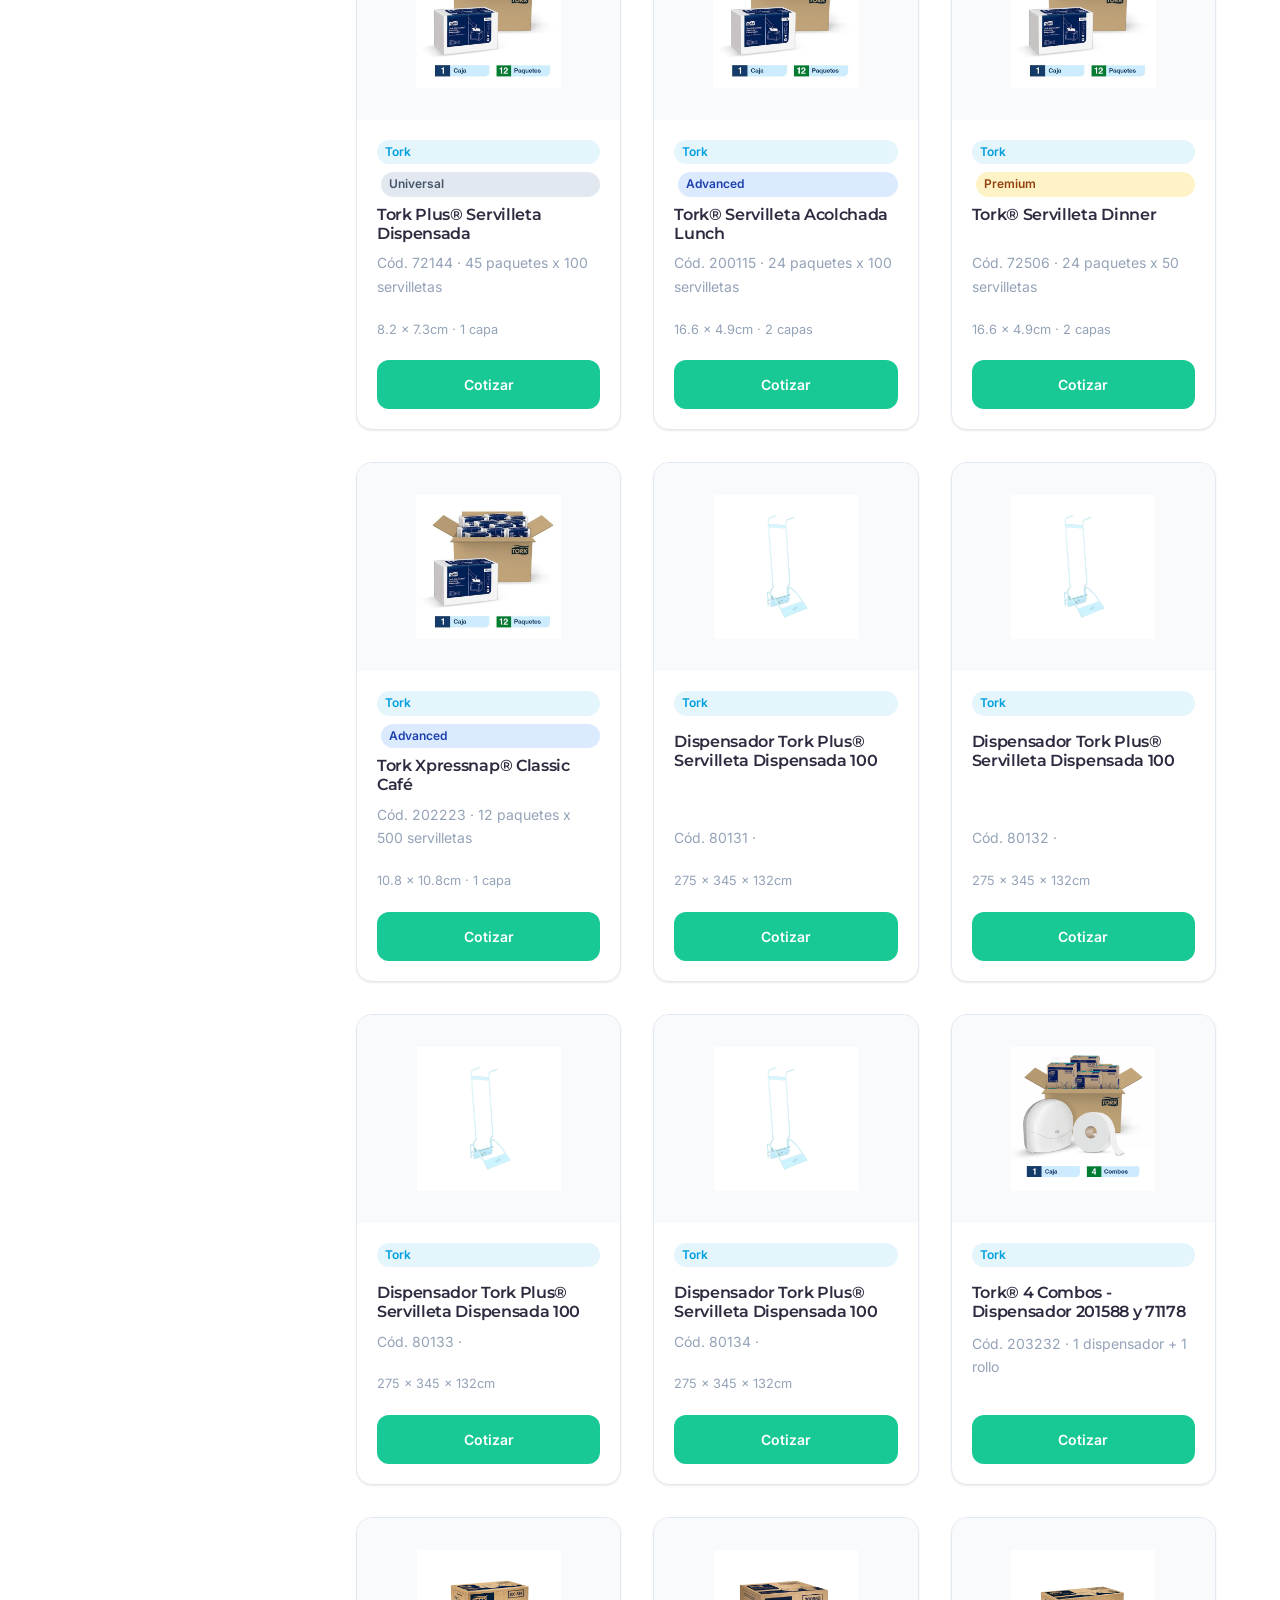
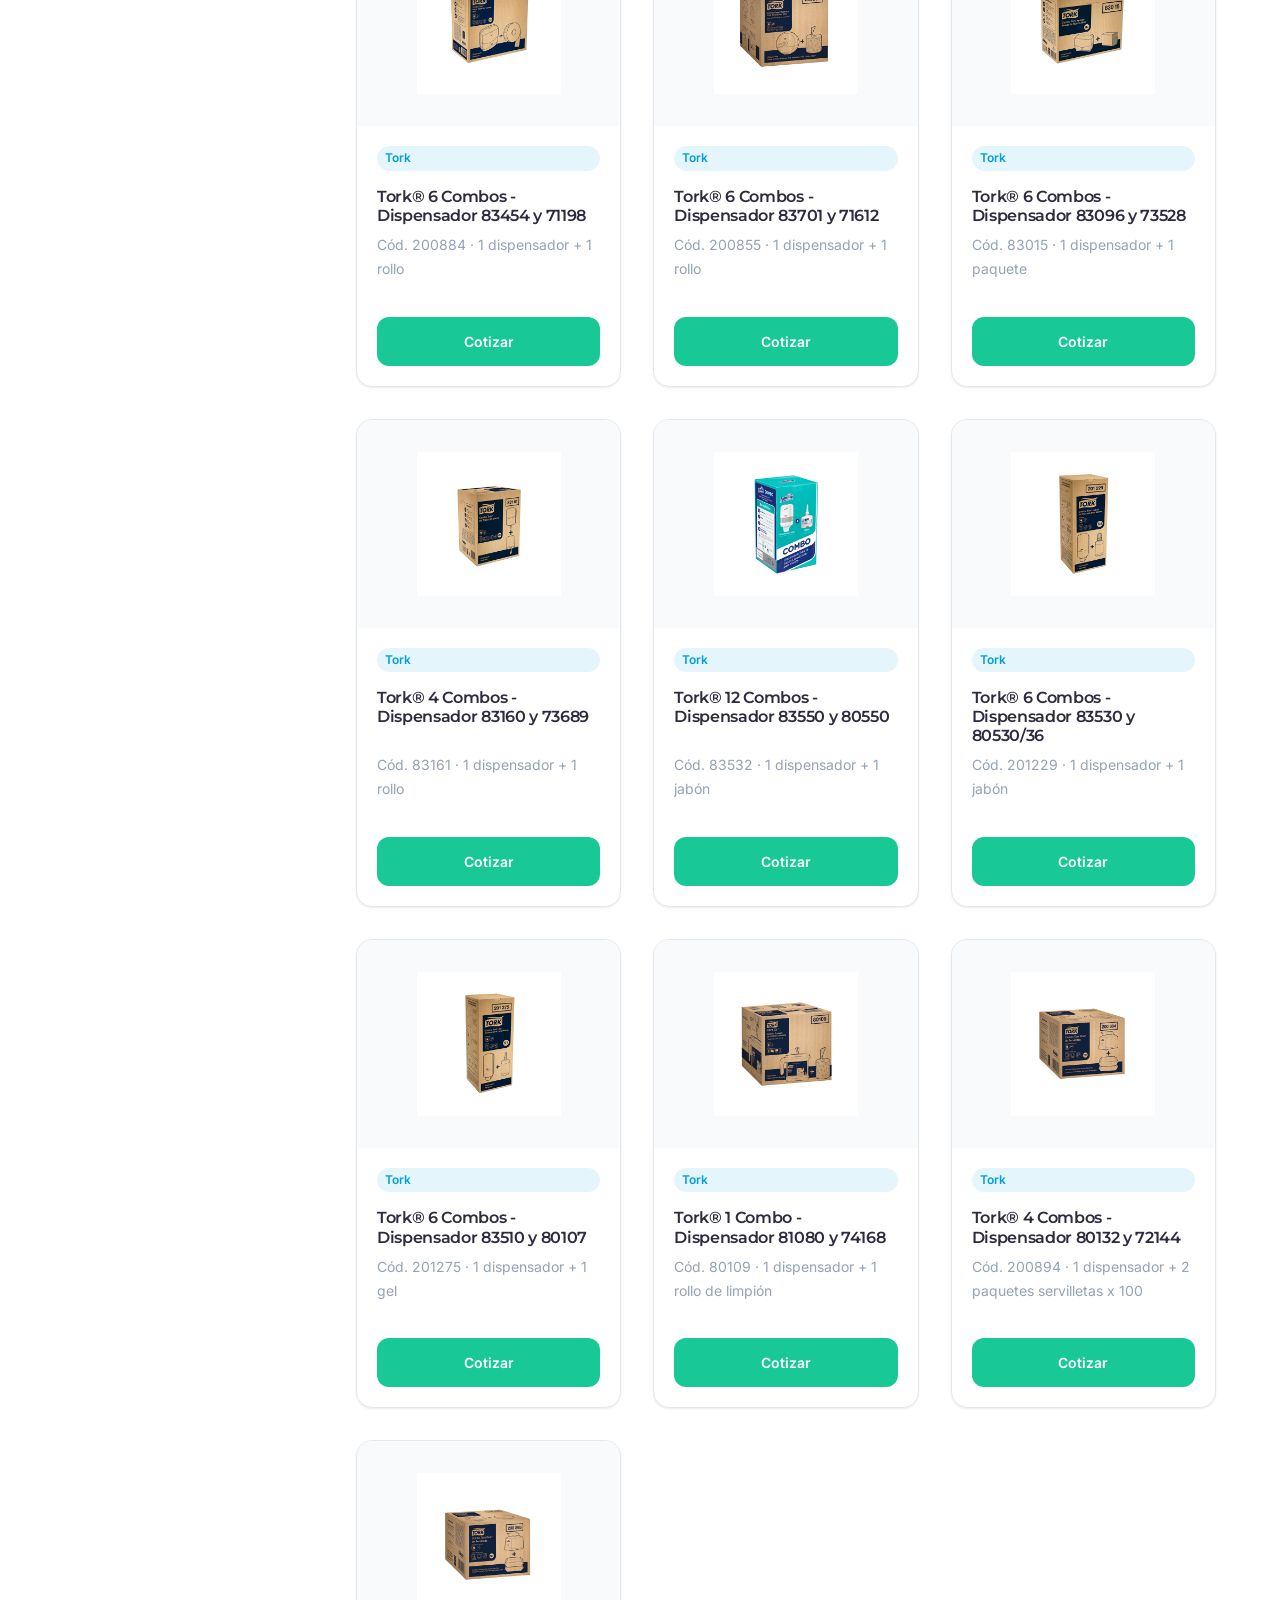
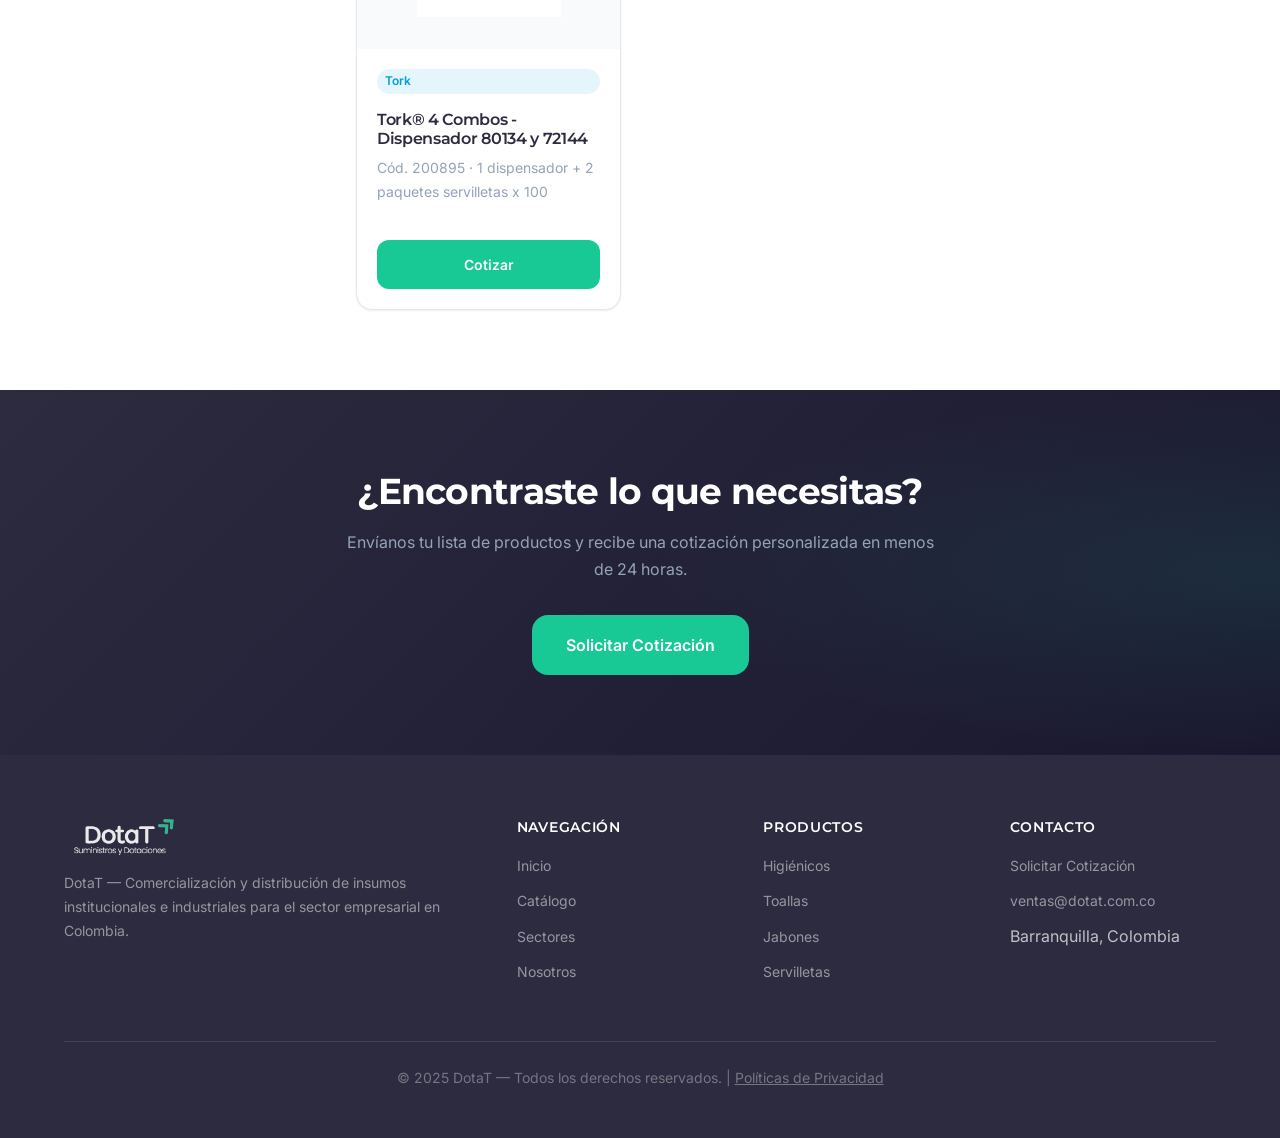
==== commit fc471c6e: "Added Privacy Policy page and updated all footers" ====
--- a/catalogo.html
+++ b/catalogo.html
@@ -4,6 +4,8 @@
 <head>
     <meta charset="UTF-8">
     <meta name="viewport" content="width=device-width, initial-scale=1.0">
+    <link rel="icon" href="assets/images/logo/L-05_favicon.png" type="image/png">
+    <link rel="apple-touch-icon" href="assets/images/logo/L-05_favicon.png">
     <title>Catálogo de Productos — DotaT | Insumos Institucionales e Industriales Colombia</title>
     <meta name="description"
         content="Explora el catálogo completo de insumos institucionales e industriales disponibles en DotaT. Aseo profesional, equipos de limpieza, EPP, servilletas, dispensadores y más para tu empresa.">
@@ -115,7 +117,7 @@
                 <div>
                     <div class="flex justify-between items-center mb-8">
                         <p id="results-count" style="margin:0; font-weight:500;"></p>
-                        <a href="assets/catalogo-tork.pdf" download class="btn btn--outline">
+                        <a href="assets/Catalogo-DotaT.pdf" download class="btn btn--outline">
                             <svg width="16" height="16" viewBox="0 0 24 24" fill="none" stroke="currentColor"
                                 stroke-width="2">
                                 <path d="M21 15v4a2 2 0 0 1-2 2H5a2 2 0 0 1-2-2v-4" />
@@ -179,7 +181,7 @@
                 </div>
             </div>
             <div class="footer__bottom">
-                <p>&copy; 2025 DotaT — Todos los derechos reservados.</p>
+                <p>&copy; 2025 DotaT — Todos los derechos reservados. | <a href="politica-privacidad.html" style="color: inherit; text-decoration: underline;">Políticas de Privacidad</a></p>
             </div>
         </div>
     </footer>
@@ -217,7 +219,7 @@
             <div class="drawer__actions">
                 <a href="#" class="btn btn--primary btn--lg" id="drawer-cotizar"
                     style="width:100%;justify-content:center;">Cotizar este producto →</a>
-                <a href="assets/catalogo-tork.pdf" download class="btn btn--outline"
+                <a href="assets/Catalogo-DotaT.pdf" download class="btn btn--outline"
                     style="width:100%;justify-content:center;">📄 Descargar Catálogo PDF</a>
             </div>
         </div>
--- a/css/styles.css
+++ b/css/styles.css
@@ -1638,4 +1638,239 @@
   .drawer {
     width: 100%;
   }
+}
+
+/* ============================================
+   Privacy Consent Checkbox
+   ============================================ */
+
+.privacy-consent {
+  margin-bottom: var(--space-6);
+  padding: var(--space-5) var(--space-6);
+  background-color: var(--color-surface);
+  border: 1.5px solid var(--color-border);
+  border-radius: var(--radius-md);
+  transition: border-color var(--transition-fast), background-color var(--transition-fast);
+}
+
+.privacy-consent.has-error {
+  border-color: #ef4444;
+  background-color: #fff5f5;
+}
+
+.privacy-consent__label {
+  display: flex;
+  align-items: flex-start;
+  gap: var(--space-3);
+  cursor: pointer;
+  font-size: var(--text-sm);
+  color: var(--color-text-body);
+  line-height: 1.6;
+}
+
+.privacy-consent__label input[type="checkbox"] {
+  width: 18px;
+  height: 18px;
+  min-width: 18px;
+  margin-top: 2px;
+  accent-color: var(--color-accent);
+  cursor: pointer;
+}
+
+.privacy-consent__link {
+  color: var(--color-accent);
+  font-weight: 600;
+  text-decoration: underline;
+  text-underline-offset: 2px;
+  transition: color var(--transition-fast);
+}
+
+.privacy-consent__link:hover {
+  color: var(--color-accent-hover);
+}
+
+.required-star {
+  color: #ef4444;
+  font-weight: 700;
+}
+
+.privacy-error-msg {
+  margin-top: var(--space-3);
+  margin-bottom: 0;
+  font-size: var(--text-sm);
+  color: #ef4444;
+  font-weight: 500;
+}
+
+/* ============================================
+   Privacy Policy Modal
+   ============================================ */
+
+.privacy-modal {
+  position: fixed;
+  inset: 0;
+  z-index: 1000;
+  background-color: rgba(45, 43, 63, 0.75);
+  backdrop-filter: blur(4px);
+  -webkit-backdrop-filter: blur(4px);
+  display: flex;
+  align-items: center;
+  justify-content: center;
+  padding: var(--space-6);
+  animation: modalFadeIn 200ms ease-out;
+}
+
+@keyframes modalFadeIn {
+  from { opacity: 0; }
+  to   { opacity: 1; }
+}
+
+.privacy-modal__dialog {
+  background: var(--color-white);
+  border-radius: var(--radius-xl);
+  box-shadow: var(--shadow-xl);
+  width: 100%;
+  max-width: 700px;
+  max-height: 85vh;
+  display: flex;
+  flex-direction: column;
+  overflow: hidden;
+  animation: modalSlideUp 250ms cubic-bezier(0.34, 1.56, 0.64, 1);
+}
+
+@keyframes modalSlideUp {
+  from { transform: translateY(20px); opacity: 0; }
+  to   { transform: translateY(0);    opacity: 1; }
+}
+
+.privacy-modal__header {
+  display: flex;
+  align-items: center;
+  justify-content: space-between;
+  padding: var(--space-6) var(--space-8);
+  border-bottom: 1px solid var(--color-border);
+  background: linear-gradient(135deg, var(--color-primary-dark) 0%, #1a1830 100%);
+  flex-shrink: 0;
+}
+
+.privacy-modal__header h3 {
+  color: var(--color-white);
+  font-size: var(--text-lg);
+  margin: 0;
+}
+
+.privacy-modal__close {
+  background: rgba(255,255,255,0.12);
+  border: none;
+  color: var(--color-white);
+  width: 34px;
+  height: 34px;
+  border-radius: var(--radius-full);
+  font-size: var(--text-base);
+  cursor: pointer;
+  display: flex;
+  align-items: center;
+  justify-content: center;
+  transition: background var(--transition-fast);
+  flex-shrink: 0;
+}
+
+.privacy-modal__close:hover {
+  background: rgba(255,255,255,0.25);
+}
+
+.privacy-modal__body {
+  overflow-y: auto;
+  padding: var(--space-8);
+  flex: 1;
+}
+
+.privacy-modal__body h4 {
+  font-size: var(--text-base);
+  font-weight: 700;
+  color: var(--color-primary-dark);
+  margin-top: var(--space-6);
+  margin-bottom: var(--space-2);
+  padding-bottom: var(--space-2);
+  border-bottom: 2px solid var(--color-accent-light);
+}
+
+.privacy-modal__body h4:first-child {
+  margin-top: 0;
+}
+
+.privacy-modal__body p {
+  font-size: var(--text-sm);
+  color: var(--color-text-body);
+  margin-bottom: var(--space-3);
+  line-height: 1.7;
+}
+
+.privacy-modal__body ul {
+  margin: 0 0 var(--space-3) var(--space-5);
+  font-size: var(--text-sm);
+  color: var(--color-text-body);
+  line-height: 1.7;
+}
+
+.privacy-modal__body ul li {
+  margin-bottom: var(--space-1);
+}
+
+.privacy-modal__body a {
+  color: var(--color-accent);
+  text-decoration: underline;
+  text-underline-offset: 2px;
+}
+
+.privacy-modal__updated {
+  font-size: var(--text-xs) !important;
+  color: var(--color-text-muted) !important;
+  margin-bottom: var(--space-6) !important;
+  padding: var(--space-2) var(--space-4);
+  background: var(--color-surface);
+  border-radius: var(--radius-sm);
+  display: inline-block;
+}
+
+.privacy-modal__footer {
+  display: flex;
+  gap: var(--space-3);
+  padding: var(--space-5) var(--space-8);
+  border-top: 1px solid var(--color-border);
+  background: var(--color-surface);
+  flex-shrink: 0;
+  justify-content: flex-end;
+  flex-wrap: wrap;
+}
+
+@media (max-width: 640px) {
+  .privacy-modal {
+    padding: var(--space-4);
+    align-items: flex-end;
+  }
+
+  .privacy-modal__dialog {
+    max-height: 90vh;
+    border-radius: var(--radius-lg) var(--radius-lg) 0 0;
+  }
+
+  .privacy-modal__header {
+    padding: var(--space-4) var(--space-5);
+  }
+
+  .privacy-modal__body {
+    padding: var(--space-5);
+  }
+
+  .privacy-modal__footer {
+    padding: var(--space-4) var(--space-5);
+    justify-content: stretch;
+  }
+
+  .privacy-modal__footer .btn {
+    flex: 1;
+    text-align: center;
+    justify-content: center;
+  }
 }
